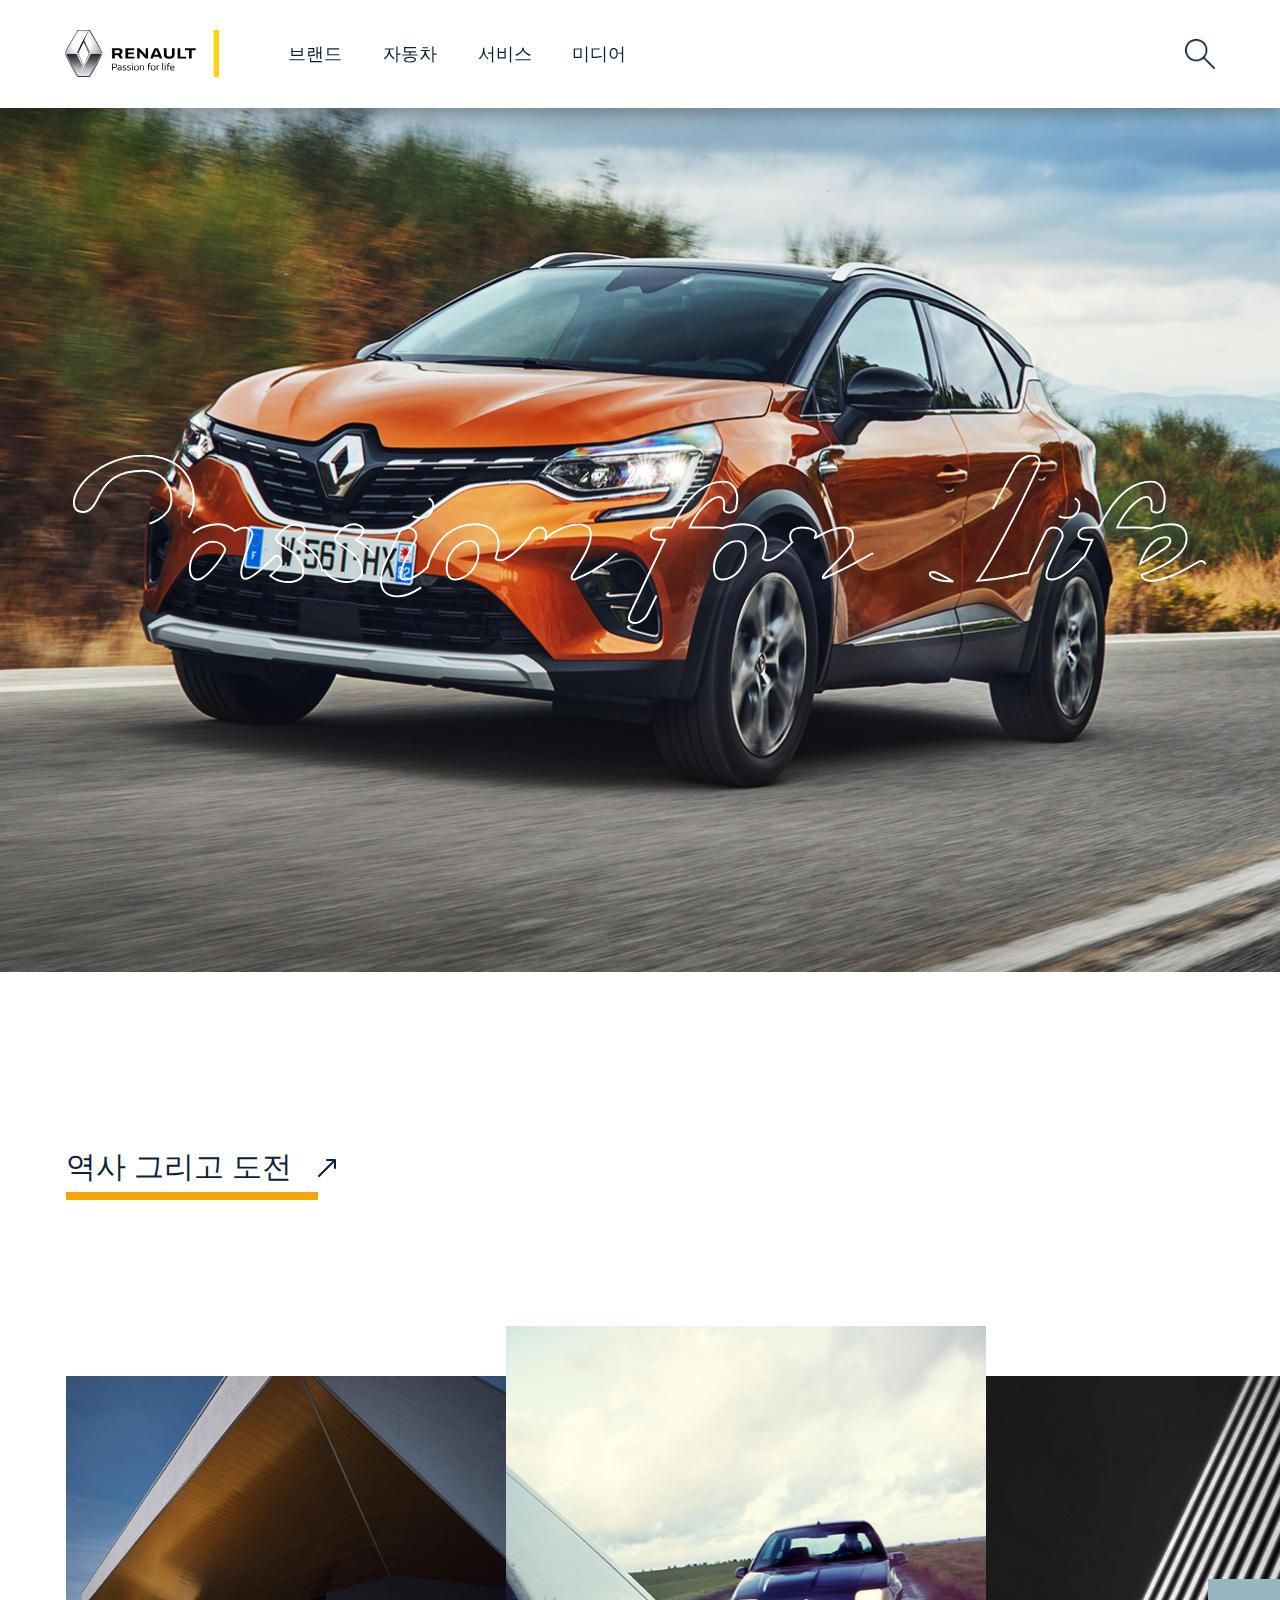
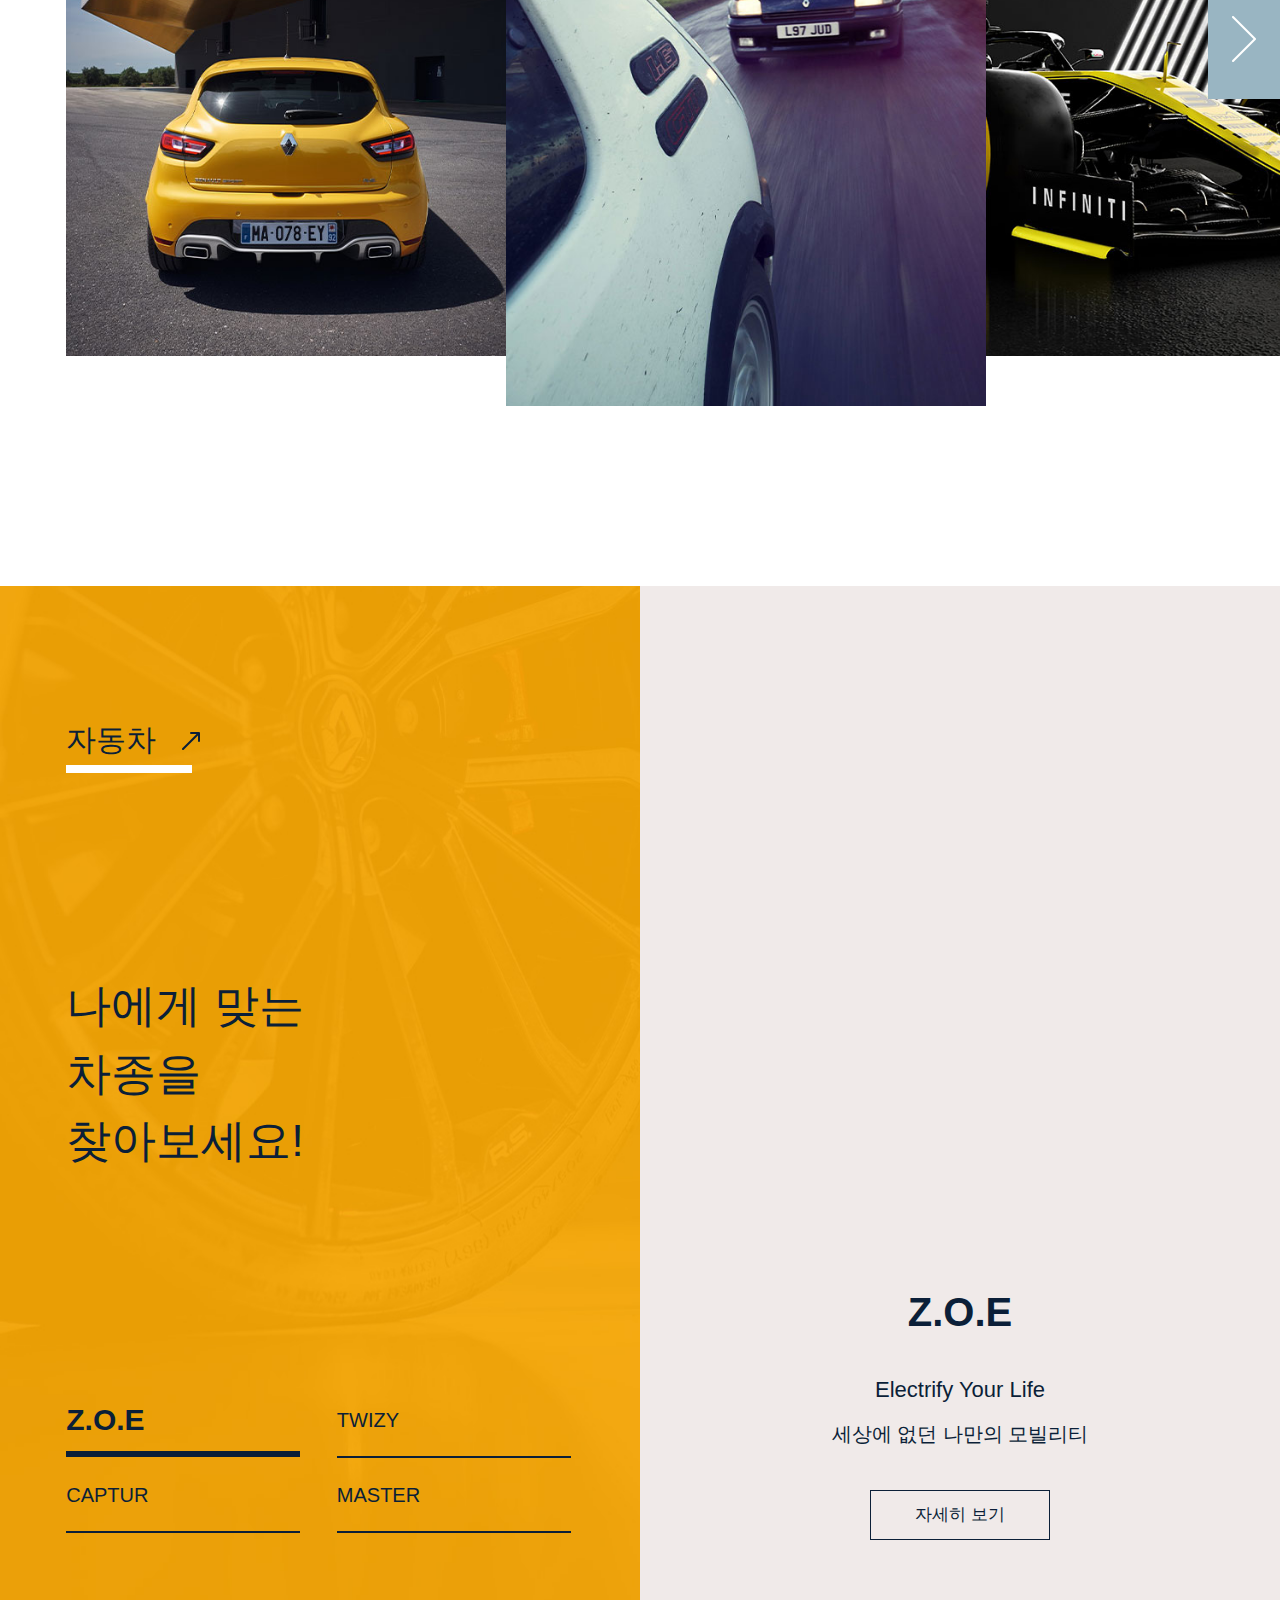
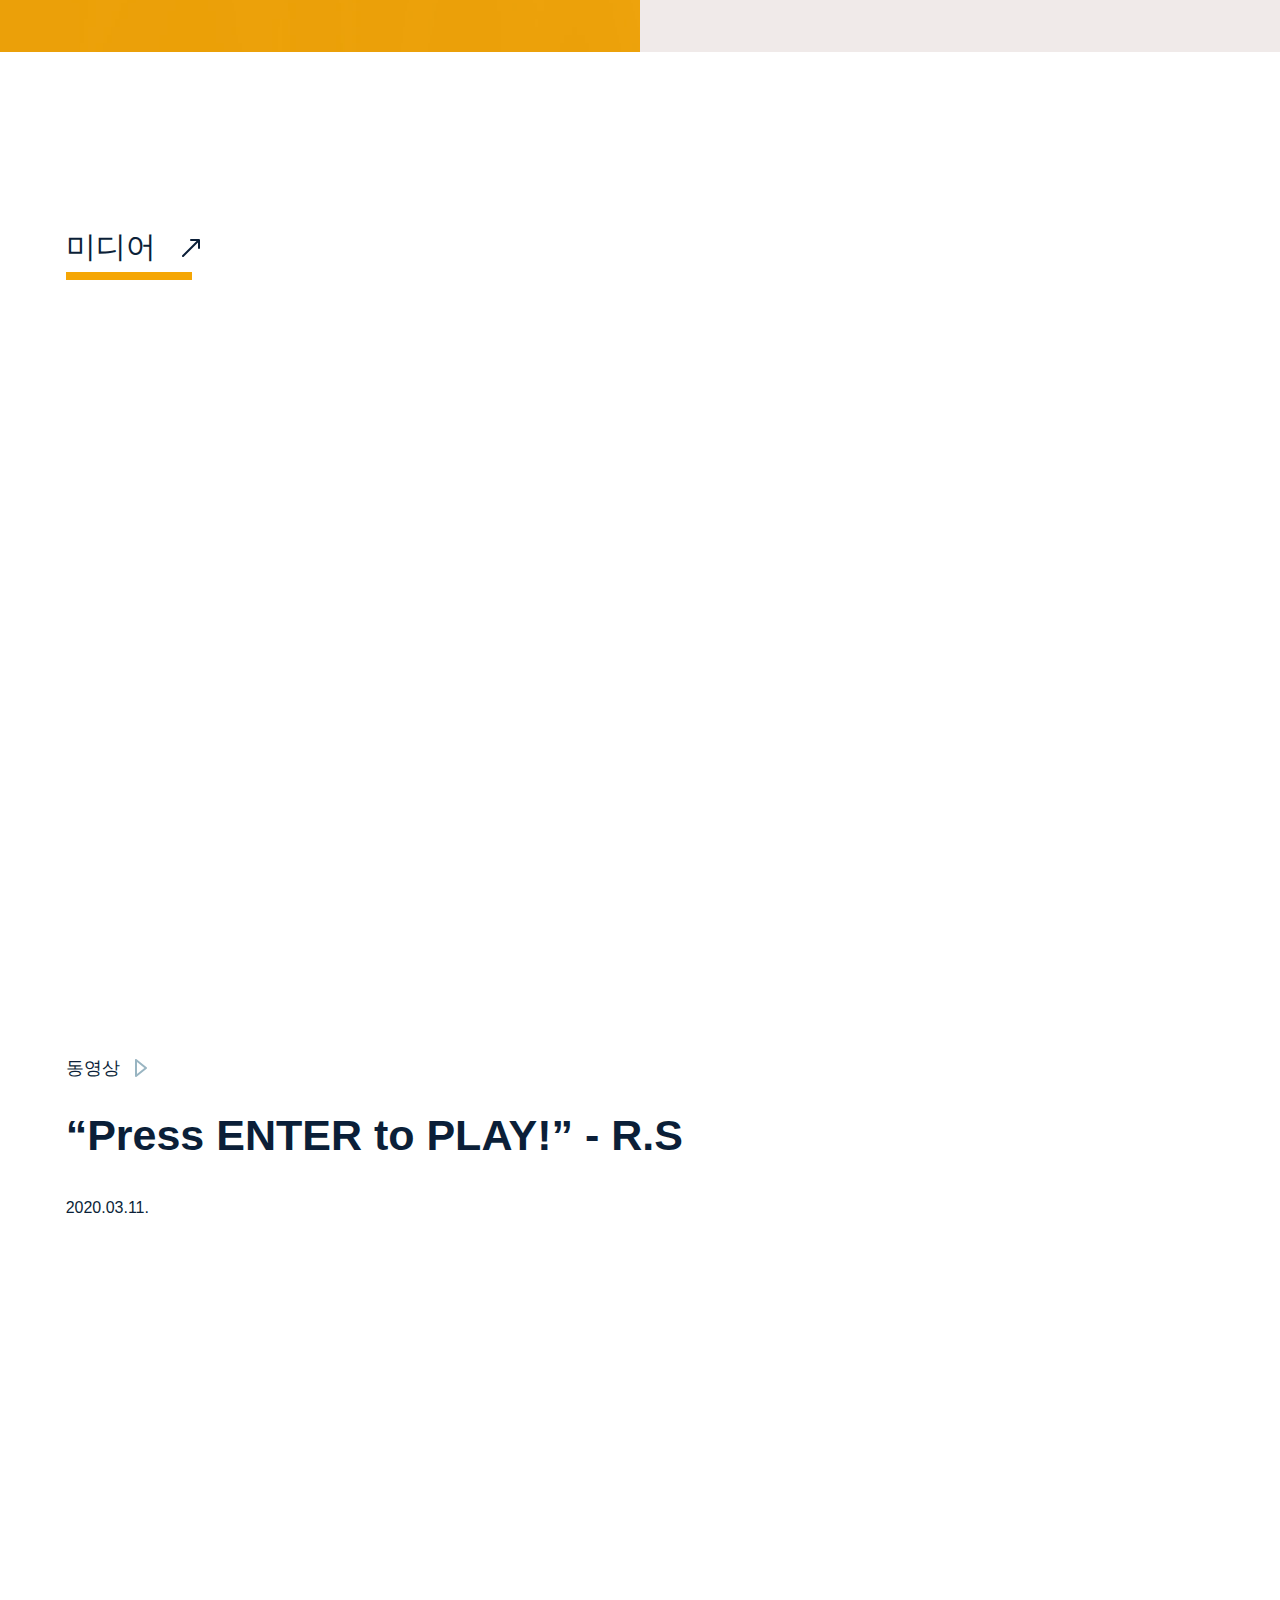
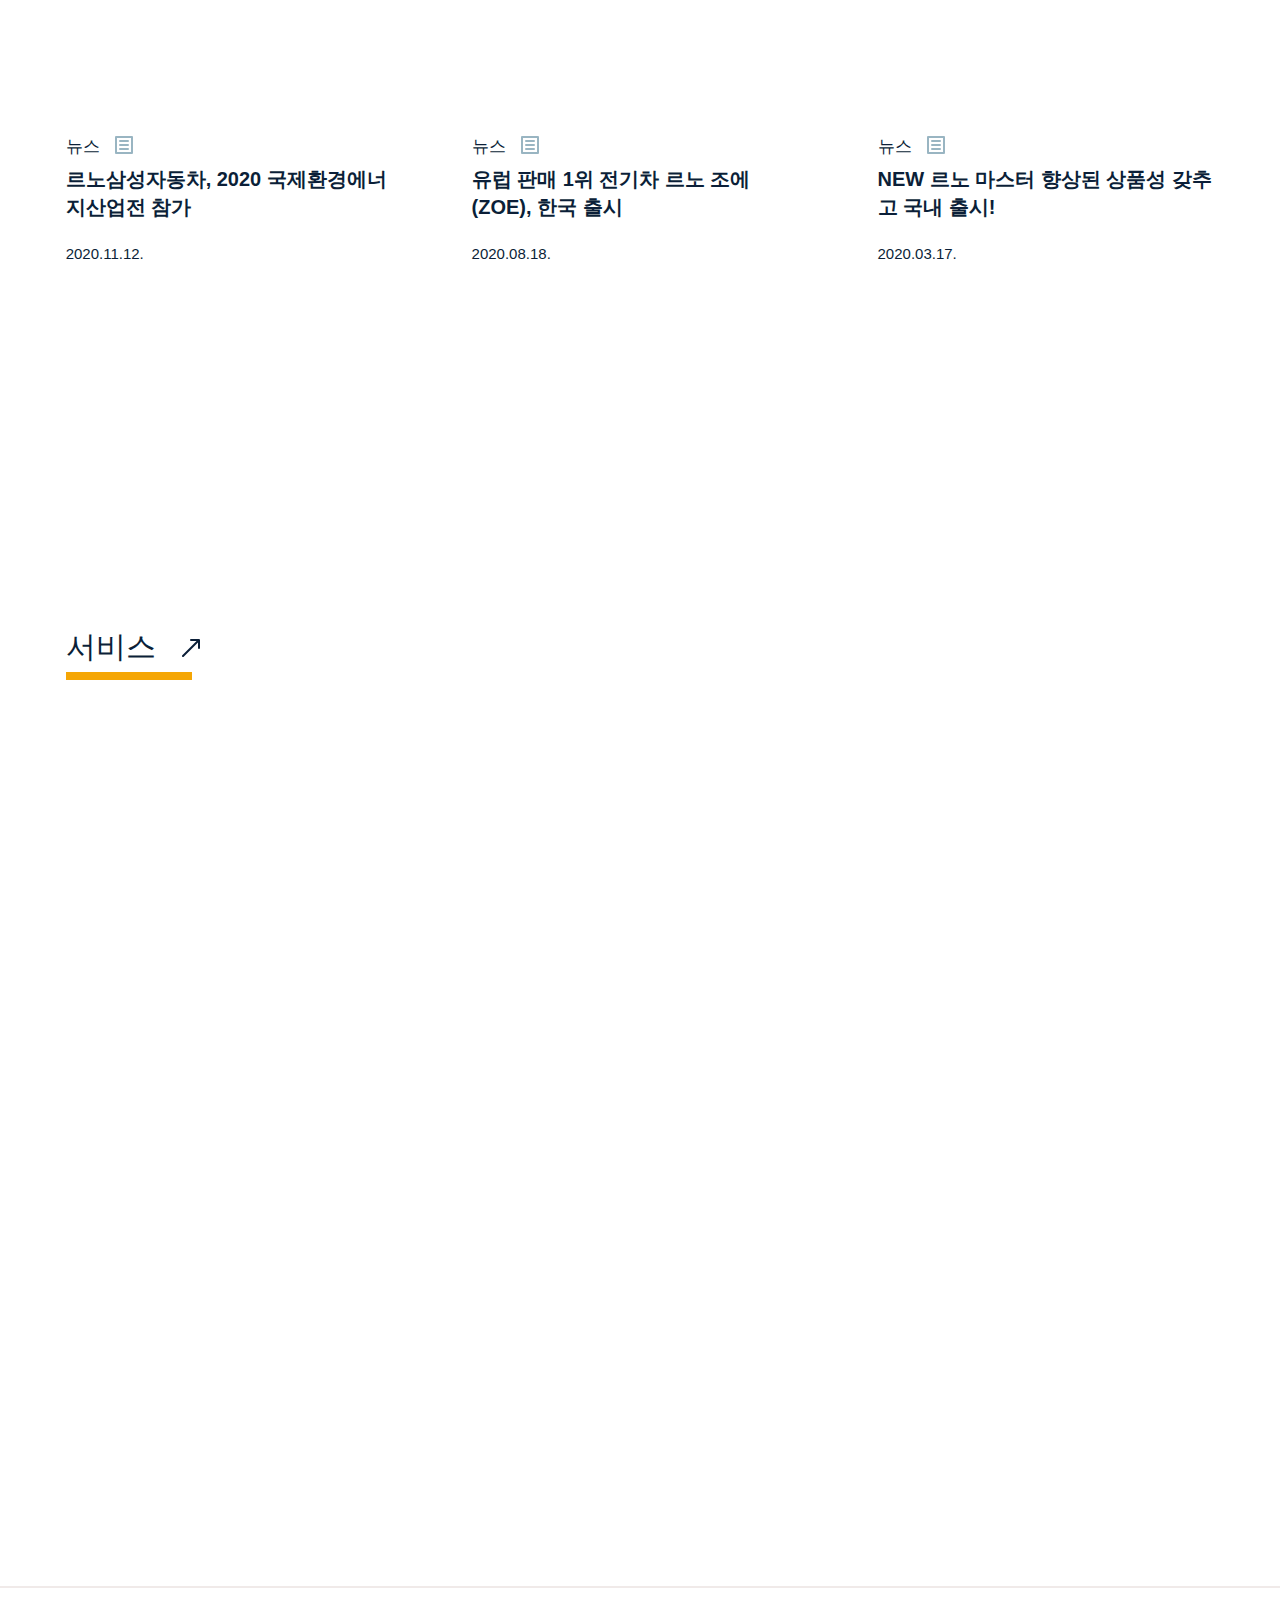
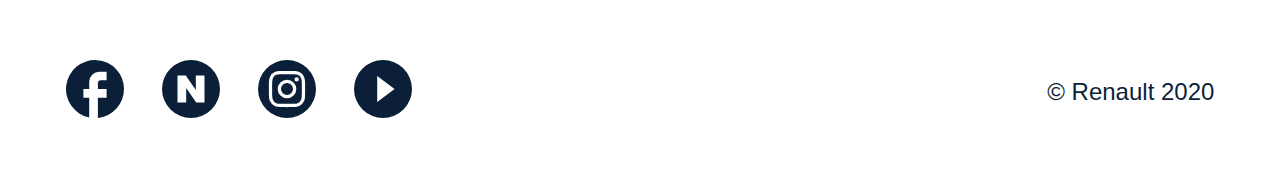
==== index.html @ d4c4ac8d "responsive web and subpage1" ====
<!DOCTYPE html>
<html lang="ko">
<head>
    <meta charset="UTF-8">
    <meta name="viewport" content="width=device-width, initial-scale=1.0, shrink-to-fit=no">
    <link href="css/normalize.css" rel="stylesheet">
    <link href="css/stylesheet.css" rel="stylesheet">
    <script src="https://ajax.googleapis.com/ajax/libs/jquery/3.5.1/jquery.min.js"></script>
    <script src="js/jquery.mousewheel.min.js"></script>
    <script src="js/anime.min.js"></script>
    <script src="js/interaction.js"></script>
    <title>르노</title>
</head>
<body>
    <header>
        <div class="header_inner">
            <h1 class="logo"><a href="./index.html"><img src="img/rn-header-logo.svg" alt="르노"></a></h1>
            <nav class="gnb">
                <h2 class="blind">대메뉴</h2>
                <ul>
                    <li><a href="./brand.html">브랜드</a></li>
                    <li><a href="#">자동차</a></li>
                    <li><a href="#">서비스</a></li>
                    <li><a href="#">미디어</a></li>
                </ul>
            </nav>
        
            <button class="search blind">검색</button>
        
            <button class="hamburger mobile">
                <span></span>
                <span></span>
                <span></span>
            </button>
       </div>
    </header>
    
    <section id="visual">
        <div class="visual_wrap">
            <h2 class="blind">Passion for life</h2>
            <svg class="identity" viewBox="0 0 1154 173">
                <path class="visualLine" d="M118,64.23A35.35,35.35,0,0,0,123,45.73a43.42,43.42,0,0,0-4.15-19.58,41,41,0,0,0-11.08-13.92,47.82,47.82,0,0,0-16-8.35A63.66,63.66,0,0,0,73,1.1,83.67,83.67,0,0,0,53.1,3.39,89.91,89.91,0,0,0,35.67,9.5a79.33,79.33,0,0,0-14.41,8.74,69.68,69.68,0,0,0-10.89,10.3A48.44,48.44,0,0,0,3.44,39.23,23.71,23.71,0,0,0,1,49.05c0,3,.76,5.31,2.29,6.93s3.89,2.44,7.08,2.44a10.51,10.51,0,0,0,6.25-1.8,18.76,18.76,0,0,0,4.55-4.74A52.89,52.89,0,0,0,25,45.14c1.24-2.54,2.65-5.11,4.25-7.71A57.83,57.83,0,0,1,35,29.71,33.83,33.83,0,0,1,43.24,23a45.68,45.68,0,0,1,11.81-4.73,65.26,65.26,0,0,1,16.46-1.81,30.28,30.28,0,0,1,12.4,2.39,26.63,26.63,0,0,1,9,6.45,27.87,27.87,0,0,1,5.57,9.37,33,33,0,0,1,1.9,11.19A19.5,19.5,0,0,1,96.8,57.5,31.05,31.05,0,0,1,87.28,66,53.16,53.16,0,0,1,74,71.56a82,82,0,0,1-15,2.59,87,87,0,0,0,6.15-14.07,31.58,31.58,0,0,0,1.66-8.59c0-2.15-.49-3.63-1.46-4.44A4.89,4.89,0,0,0,62,45.83a15.64,15.64,0,0,0-2.45.24,9.59,9.59,0,0,0-3.37,1.42,19.83,19.83,0,0,0-4.1,3.61,39.33,39.33,0,0,0-4.64,6.74l-37.4,68.84a24.56,24.56,0,0,0-1.8,4.5A16.5,16.5,0,0,0,7.54,136,13.28,13.28,0,0,0,8,139.23a8.76,8.76,0,0,0,1.52,3.13,8,8,0,0,0,3,2.34,11.65,11.65,0,0,0,5,.93,10.73,10.73,0,0,0,7.08-3,40.34,40.34,0,0,0,6.74-7.86,88.59,88.59,0,0,0,6.25-11q3-6.17,5.62-12.41t4.88-12q2.25-5.76,4.1-9.86A45.92,45.92,0,0,0,57.3,90q2.58.09,5.13.09a84.73,84.73,0,0,0,23-3.07,65.09,65.09,0,0,0,19.29-8.79A44.38,44.38,0,0,0,118,64.23Z" transform="translate(-0.5 -0.5)"/>
                <path class="visualLine" d="M306.62,102.51a51.37,51.37,0,0,0-8-8.44A57.33,57.33,0,0,0,288,86.94c.91-.72,1.84-1.47,2.78-2.25a29.33,29.33,0,0,0,2.54-2.34,11.49,11.49,0,0,0,1.81-2.44,5.58,5.58,0,0,0,.68-2.64,3.89,3.89,0,0,0-.73-2.1,8.06,8.06,0,0,0-2-2A10.73,10.73,0,0,0,290,71.61a13.2,13.2,0,0,0-4-.59,14.91,14.91,0,0,0-5.66,1.12,22,22,0,0,0-5.08,2.93,40.25,40.25,0,0,0-4.4,4,50.2,50.2,0,0,0-3.61,4.2,2.74,2.74,0,0,0-.59,1.85,5,5,0,0,0,1,2.88,6.3,6.3,0,0,0,1.47,1.71q4.49,2.83,9,5.91a55.64,55.64,0,0,1,8.11,6.64A33.26,33.26,0,0,1,292,110a19.21,19.21,0,0,1,2.24,9.18A8.56,8.56,0,0,1,293,124a10,10,0,0,1-3.46,3.22,16.72,16.72,0,0,1-5.08,1.86,30.18,30.18,0,0,1-6,.58,27.37,27.37,0,0,1-6.2-.73,30.39,30.39,0,0,1-6-2,24.9,24.9,0,0,1-5.12-3.17,14.09,14.09,0,0,1-3.57-4.2,3.21,3.21,0,0,0-2-1.76,8.66,8.66,0,0,0-2.15-.37,28,28,0,0,0-1.46-5.78,37.35,37.35,0,0,0-5-9,51.37,51.37,0,0,0-8-8.44,57.33,57.33,0,0,0-10.65-7.13q1.36-1.08,2.79-2.25a30.88,30.88,0,0,0,2.54-2.34,11.43,11.43,0,0,0,1.8-2.44,5.48,5.48,0,0,0,.69-2.64,3.91,3.91,0,0,0-.74-2.1,7.74,7.74,0,0,0-2-2,10.66,10.66,0,0,0-3.12-1.51,13.31,13.31,0,0,0-4-.59,14.91,14.91,0,0,0-5.66,1.12,22.16,22.16,0,0,0-5.08,2.93,39.24,39.24,0,0,0-4.39,4,48.6,48.6,0,0,0-3.62,4.2,2.73,2.73,0,0,0-.58,1.85,5,5,0,0,0,1,2.88,6.3,6.3,0,0,0,1.47,1.71q4.48,2.83,9,5.91a55.64,55.64,0,0,1,8.11,6.64,33.26,33.26,0,0,1,5.81,7.77,19.21,19.21,0,0,1,2.24,9.18,8.56,8.56,0,0,1-1.27,4.78,10,10,0,0,1-3.46,3.22,16.72,16.72,0,0,1-5.08,1.86,30.11,30.11,0,0,1-6,.58,27.43,27.43,0,0,1-6.2-.73,30.3,30.3,0,0,1-6-2,25,25,0,0,1-5.13-3.17c-.21-.17-.4-.35-.6-.53q2.72-2.52,4.95-4.75,2.93-2.92,4.68-4.59a6.2,6.2,0,0,0,1.86-4.59A7.27,7.27,0,0,0,211,105a3.89,3.89,0,0,0-3.27-1.91,4.89,4.89,0,0,0-3,1.27q-6.15,6.25-11.62,11.13-2.34,2.05-4.83,4.06c-1.66,1.33-3.28,2.52-4.84,3.56a33.32,33.32,0,0,1-4.34,2.49,8.51,8.51,0,0,1-3.47.93,3.44,3.44,0,0,1-3.32-1.9,10.61,10.61,0,0,1-1-4.84,26.17,26.17,0,0,1,.69-5.42c.45-2.11,1-4.38,1.75-6.79s1.52-4.86,2.4-7.37,1.74-4.91,2.58-7.23,1.62-4.41,2.3-6.29,1.19-3.45,1.51-4.69a4.39,4.39,0,0,0,.1-1.08,6,6,0,0,0-2.34-4.49,9.06,9.06,0,0,0-8.84-1.51,28.2,28.2,0,0,0-3.08,1.22c-1.17.52-2.31,1.07-3.42,1.66a26.91,26.91,0,0,0-4.49-3.42A31.37,31.37,0,0,0,155,72a23.63,23.63,0,0,0-7.52-1.08,37.86,37.86,0,0,0-15,2.88,44.61,44.61,0,0,0-12,7.52,52.52,52.52,0,0,0-9.13,10.5A71.17,71.17,0,0,0,105,103.69a68.4,68.4,0,0,0-3.72,11.57,45.94,45.94,0,0,0-1.22,9.57,18.61,18.61,0,0,0,2,9.08,19.44,19.44,0,0,0,5.08,6.06,20,20,0,0,0,6.4,3.37,20.71,20.71,0,0,0,5.91,1,22.78,22.78,0,0,0,9.81-2.29,47.74,47.74,0,0,0,9.28-5.86,68.77,68.77,0,0,0,8.3-7.91q3.85-4.35,6.88-8.45a17.13,17.13,0,0,0-1,3.76,27.2,27.2,0,0,0-.3,4,23.47,23.47,0,0,0,.79,6.1,16.78,16.78,0,0,0,2.39,5.33,12.94,12.94,0,0,0,4.05,3.81,11.25,11.25,0,0,0,5.86,1.46,20.9,20.9,0,0,0,8.11-1.81,59.4,59.4,0,0,0,8.74-4.63,92.31,92.31,0,0,0,8.15-5.87,18.42,18.42,0,0,0,1.17,1.71,23.77,23.77,0,0,0,6.79,6,31,31,0,0,0,8.74,3.47,43,43,0,0,0,9.86,1.12,56.08,56.08,0,0,0,13.33-1.61,42.19,42.19,0,0,0,11.72-4.69,27.41,27.41,0,0,0,7.67-6.68,20.32,20.32,0,0,0,1.56,2.38,23.77,23.77,0,0,0,6.79,6,30.89,30.89,0,0,0,8.74,3.47,43,43,0,0,0,9.86,1.12,56.14,56.14,0,0,0,13.33-1.61,42.19,42.19,0,0,0,11.72-4.69,27.17,27.17,0,0,0,8.3-7.52,16.77,16.77,0,0,0,3.17-10,25.82,25.82,0,0,0-1.7-9A37.35,37.35,0,0,0,306.62,102.51Zm-153.28-1.8a66.67,66.67,0,0,1-3.8,6.15q-2.35,3.42-5.28,7a78,78,0,0,1-6,6.55,42.32,42.32,0,0,1-6,4.88,9.54,9.54,0,0,1-5,1.9,7.28,7.28,0,0,1-4.35-1.17,8.09,8.09,0,0,1-2.49-2.93,11.6,11.6,0,0,1-1.12-3.86,35.69,35.69,0,0,1-.24-4,24.83,24.83,0,0,1,2-9.52,30.77,30.77,0,0,1,5.27-8.55,27.73,27.73,0,0,1,7.62-6.15,18.35,18.35,0,0,1,8.89-2.34,16.6,16.6,0,0,1,7.61,2.15,11.55,11.55,0,0,1,3.13,2.59,5.14,5.14,0,0,1,1.27,3.36A10,10,0,0,1,153.34,100.71Z" transform="translate(-0.5 -0.5)"/>
                <path class="visualLine" d="M345.92,62.48q2.44,1.91,8.5,1.9A11.45,11.45,0,0,0,360,63.11a11.59,11.59,0,0,0,3.81-3.17,13.82,13.82,0,0,0,2.2-4.15,13.32,13.32,0,0,0,.73-4.11,7.4,7.4,0,0,0-2.24-5.51q-2.25-2.2-7.91-2.2a12.82,12.82,0,0,0-5.91,1.27A13.21,13.21,0,0,0,344,52.81a13.92,13.92,0,0,0-.83,4.64A6.92,6.92,0,0,0,345.92,62.48Z" transform="translate(-0.5 -0.5)"/>
                <path class="visualLine" d="M554.12,101.1a4.3,4.3,0,0,0-1.46.29,5.16,5.16,0,0,0-1.56,1q-2.83,2.64-7.08,5.91t-9.33,6.54c-3.38,2.18-6.92,4.25-10.59,6.2a89,89,0,0,1-10.8,4.88,5.67,5.67,0,0,1-2.14,1,9.49,9.49,0,0,1-1.57.15,1.93,1.93,0,0,1-1.56-.59,2.06,2.06,0,0,1-.49-1.37,5.6,5.6,0,0,1,1.27-3.61q1-1.76,2.69-4.44l3.76-5.91c1.36-2.15,2.75-4.45,4.15-6.89s2.67-4.93,3.81-7.47A57,57,0,0,0,526,89.18a26.74,26.74,0,0,0,1.07-7.32q0-6-3.46-8.45A14.46,14.46,0,0,0,515,70.92a35.25,35.25,0,0,0-9.71,1.47,63.66,63.66,0,0,0-10,3.76,56.53,56.53,0,0,0-8.84,5.17,30.24,30.24,0,0,0-6.15,5.62,13.57,13.57,0,0,0,1.36-5.86,6.53,6.53,0,0,0-1.85-5,6,6,0,0,0-4.2-1.71,10,10,0,0,0-5.76,2A15.26,15.26,0,0,0,465,82.64c-.46,1-1,2.13-1.56,3.33a2.21,2.21,0,0,0-1,.58q-1.28,1.45-3.18,3.56C458,91.51,456.57,93,455,94.56s-3.22,3.12-5,4.68a55.65,55.65,0,0,1-5.27,4.2,34.29,34.29,0,0,1-5.13,3,10.8,10.8,0,0,1-4.54,1.17,7.44,7.44,0,0,1-2.73-.49,5.42,5.42,0,0,1-2.25-1.66,52.73,52.73,0,0,0,2.35-7.86,33.25,33.25,0,0,0,.78-6.69,17.7,17.7,0,0,0-2.4-9.52,19.45,19.45,0,0,0-6-6.2A24.41,24.41,0,0,0,417,71.9a35.79,35.79,0,0,0-8-1,42.06,42.06,0,0,0-15.63,2.79A45.73,45.73,0,0,0,380.88,81a51.61,51.61,0,0,0-9.42,10.25,70.7,70.7,0,0,0-6.54,11.53,61.55,61.55,0,0,0-3.86,11.28c0,.16-.07.32-.1.48-1.55,1.43-3.16,2.85-4.88,4.25a53.19,53.19,0,0,1-6,4.25,38.41,38.41,0,0,1-6,3,15.67,15.67,0,0,1-5.72,1.17,7.11,7.11,0,0,1-3.76-.83c-.88-.55-1.32-1.71-1.32-3.47a18,18,0,0,1,.93-5.37,60.79,60.79,0,0,1,2.25-5.95c.88-2,1.8-4,2.78-5.91s1.86-3.7,2.64-5.32l1.66-3.52c.45-1,.93-2,1.41-3s1-2.1,1.62-3.27,1.33-2.6,2.24-4.3a5.36,5.36,0,0,0,.64-1.76c.09-.58.17-1.17.24-1.75A7.83,7.83,0,0,0,347,76.73a9.3,9.3,0,0,0-6.39-2.39,9.09,9.09,0,0,0-4.4,1.17,10.44,10.44,0,0,0-3.8,3.91q-1.77,3.61-3.33,6.84-1.37,2.73-2.58,5.37c-.82,1.75-1.39,3.06-1.71,3.9-.92,2.28-2,4.67-3.32,7.18s-2.54,5.11-3.71,7.81a70.36,70.36,0,0,0-3,8.35,30.79,30.79,0,0,0-1.27,8.79q0,8.59,4.54,12.65t12.45,4.05a30.06,30.06,0,0,0,11-2.15,59.37,59.37,0,0,0,10.89-5.71,87.93,87.93,0,0,0,8.34-6.25,15.93,15.93,0,0,0,1.28,3,20.69,20.69,0,0,0,5.51,6.49,21.51,21.51,0,0,0,6.89,3.57,22.8,22.8,0,0,0,6.35,1.07,49.74,49.74,0,0,0,13.62-1.81,50.82,50.82,0,0,0,11.91-5,48.83,48.83,0,0,0,10-7.71,58.85,58.85,0,0,0,8-10,17.9,17.9,0,0,0,4.83,2.54,15.85,15.85,0,0,0,4.94.78,15.22,15.22,0,0,0,7.42-2,43.25,43.25,0,0,0,7.13-5l.13-.13c-1.13,2.43-2.19,4.76-3.16,7q-2.14,4.89-3.52,8.6a18,18,0,0,0-1.36,5.37,7.55,7.55,0,0,0,1.95,5.27,6.9,6.9,0,0,0,5.37,2.15,7.69,7.69,0,0,0,5.52-2.1,22.06,22.06,0,0,0,4-5.27c1.17-2.12,2.3-4.4,3.37-6.84a59.35,59.35,0,0,1,3.57-6.88q3.12-4.78,7.22-10.84a106.16,106.16,0,0,1,9-11.48,54.85,54.85,0,0,1,10.5-9.13,21.17,21.17,0,0,1,11.86-3.71,3,3,0,0,1,2.49,1,3.84,3.84,0,0,1,.83,2.49,10.48,10.48,0,0,1-1.27,4.29c-.85,1.76-1.9,3.76-3.17,6s-2.66,4.62-4.15,7.13-2.92,5-4.25,7.57a72.05,72.05,0,0,0-3.42,7.42,22.42,22.42,0,0,0-1.61,6.64c-.07.52-.11,1-.15,1.41s-.05.87-.05,1.32q0,5.18,2.4,8.06t7.57,2.88a21.19,21.19,0,0,0,3.85-.39,42,42,0,0,0,4.64-1.17,97.39,97.39,0,0,0,12.94-4.64,102.43,102.43,0,0,0,10.35-5.37c3.23-1.92,6.38-4,9.48-6.2l10.2-7.33a21.54,21.54,0,0,0,6-6.93,15,15,0,0,0,1.9-6.74,5.29,5.29,0,0,0-.93-3.22A3,3,0,0,0,554.12,101.1Zm-143.26,8.79a30.92,30.92,0,0,1-5.27,8.74,28.32,28.32,0,0,1-7.57,6.25,17.65,17.65,0,0,1-8.74,2.39,7.85,7.85,0,0,1-4.69-1.27,8.36,8.36,0,0,1-2.68-3.17,13.17,13.17,0,0,1-1.22-4.1,30.24,30.24,0,0,1-.3-4.06,25.07,25.07,0,0,1,2-9.71,30.63,30.63,0,0,1,5.22-8.5,26.73,26.73,0,0,1,7.52-6,18.36,18.36,0,0,1,8.84-2.3,8.87,8.87,0,0,1,4.78,1.12,7.57,7.57,0,0,1,2.69,2.88A10.85,10.85,0,0,1,412.57,96a35.76,35.76,0,0,1,.25,4A26.47,26.47,0,0,1,410.86,109.89Z" transform="translate(-0.5 -0.5)"/>
                <path class="visualLine" d="M814.48,100.81a4.89,4.89,0,0,0-1.71.34A12.8,12.8,0,0,0,811,102q-4,2.34-9.76,5.52T789,114q-6.45,3.32-12.94,6.49t-11.77,5.42c-.52,0-.81-.09-.88-.29a4.06,4.06,0,0,1-.1-1.07c0-.59.7-1.66,2.1-3.23s3.16-3.4,5.28-5.51l6.93-6.94q3.76-3.75,7-7.47a89.72,89.72,0,0,0,5.72-7.13,16.27,16.27,0,0,0,2.93-6,22.35,22.35,0,0,0,.39-2.59c.06-.82.09-1.58.09-2.3,0-3.32-.79-5.68-2.39-7.08s-3.86-2.1-6.79-2.1a27.14,27.14,0,0,0-6.2.83,65.42,65.42,0,0,0-7.27,2.25c-2.54.94-5.16,2.07-7.86,3.37a84.25,84.25,0,0,0-7.87,4.3l-.19.09h-.1c-.06,0-.1-.06-.1-.19a2.22,2.22,0,0,1,.2-.78c.13-.33.28-.69.44-1.08l.44-1.07a2.27,2.27,0,0,0,.19-.78A4,4,0,0,0,755,78.25a10.27,10.27,0,0,0-3.27-2.15,19.22,19.22,0,0,0-4.54-1.32,30,30,0,0,0-5.08-.44,19.47,19.47,0,0,0-4.64.54,12.4,12.4,0,0,0-3.85,1.61A7.75,7.75,0,0,0,730,83.33a8.75,8.75,0,0,0,.93,4.24,10.76,10.76,0,0,0,1.1,1.65l-.81.89C730,91.51,728.54,93,727,94.56s-3.23,3.12-5,4.68a57,57,0,0,1-5.28,4.2,34.21,34.21,0,0,1-5.12,3,10.84,10.84,0,0,1-4.55,1.17,7.44,7.44,0,0,1-2.73-.49,5.42,5.42,0,0,1-2.25-1.66,51.58,51.58,0,0,0,2.35-7.86,33.25,33.25,0,0,0,.78-6.69,17.79,17.79,0,0,0-2.39-9.52,19.58,19.58,0,0,0-6-6.2,24.41,24.41,0,0,0-7.86-3.32,35.72,35.72,0,0,0-8-1,42,42,0,0,0-15.62,2.79c-1.24.49-2.44,1-3.61,1.6-.29-.11-.61-.2-.94-.29a23.37,23.37,0,0,0-4.63-.58c-1.76-.07-3.65-.1-5.67-.1H627.76A64.11,64.11,0,0,1,634,62.87a79,79,0,0,1,8-10,45.4,45.4,0,0,1,8.2-7q4.05-2.64,7.08-2.64a5.05,5.05,0,0,1,4,1.76q1.51,1.75,1.52,5.86a15.4,15.4,0,0,1-.15,2.14,17.1,17.1,0,0,0-.15,2.35,3.09,3.09,0,0,0,1.66,2.88,7.28,7.28,0,0,0,3.62.93,8.16,8.16,0,0,0,1.85-.25A8.29,8.29,0,0,0,671.8,58a7.63,7.63,0,0,0,2-1.51,4.69,4.69,0,0,0,1.18-2.3A41.51,41.51,0,0,0,676.1,45a22.78,22.78,0,0,0-1.17-7.67,16.55,16.55,0,0,0-3.08-5.42,12.45,12.45,0,0,0-4.39-3.22,13.06,13.06,0,0,0-5.23-1.08A40.37,40.37,0,0,0,650,29.61a42.87,42.87,0,0,0-13.13,7.33,80,80,0,0,0-13.72,14.35A141.17,141.17,0,0,0,609.2,74.34H597.68c-3.13,0-5.5.73-7.13,2.2a6.19,6.19,0,0,0-2.44,4.54A5,5,0,0,0,590.06,85c1.3,1.1,3.75,1.66,7.33,1.66h5.17l-34.47,73a37,37,0,0,0-1.66,4,9.42,9.42,0,0,0-.59,3,4.06,4.06,0,0,0,1.86,3.71,7.72,7.72,0,0,0,4.2,1.17,10.49,10.49,0,0,0,3.61-.73,16,16,0,0,0,3.81-2.1,19.51,19.51,0,0,0,3.42-3.27,20.37,20.37,0,0,0,2.63-4.15q1.56-3.13,4.11-8.45t5.66-11.92q3.12-6.58,6.59-14t6.94-14.6q3.47-7.23,6.64-13.82T621,86.94h8.5c2.79,0,5.63,0,8.49,0s5.81-.08,8.84-.15H647a52.11,52.11,0,0,0-3.58,4.54,70.7,70.7,0,0,0-6.54,11.53A62.31,62.31,0,0,0,633,114.09a42.2,42.2,0,0,0-1.27,9.37,19.69,19.69,0,0,0,2.25,9.77,20.58,20.58,0,0,0,5.52,6.49,21.46,21.46,0,0,0,6.88,3.57,22.86,22.86,0,0,0,6.35,1.07,49.64,49.64,0,0,0,13.62-1.81,50.64,50.64,0,0,0,11.91-5,48.83,48.83,0,0,0,10-7.71,58.85,58.85,0,0,0,8-10,17.8,17.8,0,0,0,4.84,2.54,15.74,15.74,0,0,0,4.93.78,15.22,15.22,0,0,0,7.42-2,43.25,43.25,0,0,0,7.13-5l.5-.46c-.2.43-.41.87-.6,1.29q-2.34,5-4.15,8.93c-1.21,2.61-2.39,5-3.56,7.23a12.93,12.93,0,0,0-1.76,6.25,4.86,4.86,0,0,0,1.32,3.81,5.16,5.16,0,0,0,3.56,1.17,12.26,12.26,0,0,0,4.3-.88,20.81,20.81,0,0,0,4.59-2.44,21.48,21.48,0,0,0,4.15-3.81,19,19,0,0,0,3.07-5.08c1-2.14,2.15-4.72,3.52-7.71s2.78-6,4.25-9.08,2.88-6,4.25-8.79,2.57-5.11,3.61-6.94a12.27,12.27,0,0,1,3.91-4,42.32,42.32,0,0,1,5.76-3.37,45.72,45.72,0,0,1,5.71-2.34,14.3,14.3,0,0,1,3.86-.88.85.85,0,0,1,.88.49,2.58,2.58,0,0,1,.19,1,9.26,9.26,0,0,1-1.37,4.5,54.15,54.15,0,0,1-3.46,5.32q-2.1,2.88-4.64,6.15t-4.88,6.89a58.9,58.9,0,0,0-4.2,7.61,31.12,31.12,0,0,0-2.54,8.3,5,5,0,0,0-.1,1.18,11,11,0,0,0,3.37,8.3q3.38,3.21,10.11,3.22A21.24,21.24,0,0,0,767,140.6a70.82,70.82,0,0,0,8.25-3.47q4.39-2.15,9.13-4.88t9.37-5.61q4.65-2.88,8.89-5.57l7.67-4.83a24.19,24.19,0,0,0,6.39-6,9.65,9.65,0,0,0,1.91-5.13,4.22,4.22,0,0,0-1.17-3.12A4,4,0,0,0,814.48,100.81Zm-131.64,9.08a31.19,31.19,0,0,1-5.28,8.74,28.17,28.17,0,0,1-7.57,6.25,17.63,17.63,0,0,1-8.74,2.39,7.79,7.79,0,0,1-4.68-1.27,8.3,8.3,0,0,1-2.69-3.17,13.44,13.44,0,0,1-1.22-4.1,30.13,30.13,0,0,1-.29-4.06,25.24,25.24,0,0,1,2-9.71,30.63,30.63,0,0,1,5.22-8.5,26.88,26.88,0,0,1,7.52-6,18.39,18.39,0,0,1,8.84-2.3,8.91,8.91,0,0,1,4.79,1.12,7.62,7.62,0,0,1,2.68,2.88A10.85,10.85,0,0,1,684.54,96a33.58,33.58,0,0,1,.25,4A26.45,26.45,0,0,1,682.84,109.89Z" transform="translate(-0.5 -0.5)"/>
                <path class="visualLine" d="M1003.44,62.48q2.44,1.91,8.5,1.9a11.45,11.45,0,0,0,5.56-1.27,11.59,11.59,0,0,0,3.81-3.17,13.82,13.82,0,0,0,2.2-4.15,13.32,13.32,0,0,0,.73-4.11,7.4,7.4,0,0,0-2.24-5.51q-2.25-2.2-7.91-2.2a12.82,12.82,0,0,0-5.91,1.27,13.21,13.21,0,0,0-6.64,7.57,13.92,13.92,0,0,0-.83,4.64A6.92,6.92,0,0,0,1003.44,62.48Z" transform="translate(-0.5 -0.5)"/>
                <path class="visualLine" d="M1152.46,111.79a4.27,4.27,0,0,0-.73-1.56,5.5,5.5,0,0,0-1.32-1.27,3.35,3.35,0,0,0-2-.54,11.15,11.15,0,0,0-1.32.1,4,4,0,0,0-1.61.68c-.58.26-1.74.92-3.47,2s-3.87,2.28-6.44,3.71-5.45,2.94-8.64,4.54-6.47,3.08-9.82,4.44a78.87,78.87,0,0,1-10.15,3.37,38.72,38.72,0,0,1-9.62,1.32,12.47,12.47,0,0,1-6.74-1.61,6.41,6.41,0,0,1-3-4.44,167.61,167.61,0,0,0,22.12-9.72,78.59,78.59,0,0,0,14.11-9.47,29.78,29.78,0,0,0,7.42-9.13,19.84,19.84,0,0,0,2.15-8.6q0-6.93-4-10.84t-12.11-3.9a45.73,45.73,0,0,0-14.5,2.24,56.46,56.46,0,0,0-5.87,2.33,10.53,10.53,0,0,0-1.16-.38,23.57,23.57,0,0,0-4.64-.58c-1.76-.07-3.65-.1-5.67-.1h-22.75A64.75,64.75,0,0,1,1069,62.87a79,79,0,0,1,8-10,45.4,45.4,0,0,1,8.2-7q4-2.64,7.08-2.64a5.05,5.05,0,0,1,4,1.76q1.52,1.75,1.52,5.86a15.4,15.4,0,0,1-.15,2.14,17.1,17.1,0,0,0-.15,2.35,3.09,3.09,0,0,0,1.66,2.88,7.31,7.31,0,0,0,3.62.93,8.09,8.09,0,0,0,1.85-.25,8.29,8.29,0,0,0,2.15-.83,7.63,7.63,0,0,0,2-1.51,4.69,4.69,0,0,0,1.18-2.3,41.51,41.51,0,0,0,1.17-9.27,22.78,22.78,0,0,0-1.17-7.67,16.37,16.37,0,0,0-3.08-5.42,12.45,12.45,0,0,0-4.39-3.22,13,13,0,0,0-5.23-1.08,40.3,40.3,0,0,0-12.25,2.05,42.8,42.8,0,0,0-13.14,7.33,80,80,0,0,0-13.72,14.35,141.17,141.17,0,0,0-13.92,23.05h-11.52q-4.68,0-7.13,2.2a6.19,6.19,0,0,0-2.44,4.54A5,5,0,0,0,1025,85c1.31,1.1,3.75,1.66,7.33,1.66h5.17L1029.33,104a7.63,7.63,0,0,0-1.77,1.29q-1.45,1.76-3.66,4c-1.46,1.5-3.06,3.06-4.78,4.69s-3.57,3.24-5.52,4.83a53.19,53.19,0,0,1-6,4.25,38.06,38.06,0,0,1-6,3,15.58,15.58,0,0,1-5.71,1.17,7.11,7.11,0,0,1-3.76-.83c-.88-.55-1.32-1.71-1.32-3.47a18,18,0,0,1,.93-5.37,60.79,60.79,0,0,1,2.25-5.95c.88-2,1.8-4,2.78-5.91s1.86-3.7,2.64-5.32l1.66-3.52c.45-1,.93-2,1.41-3s1-2.1,1.61-3.27,1.34-2.6,2.25-4.3a5.36,5.36,0,0,0,.64-1.76c.09-.58.17-1.17.24-1.75a7.83,7.83,0,0,0-2.69-6.11,9.3,9.3,0,0,0-6.39-2.39,9.12,9.12,0,0,0-4.4,1.17A10.53,10.53,0,0,0,990,79.42c-1.17,2.41-2.27,4.69-3.32,6.84q-1.36,2.73-2.58,5.37c-.82,1.75-1.39,3.06-1.71,3.9Q981,99,979,102.71c-1.31,2.51-2.54,5.11-3.71,7.81a70.36,70.36,0,0,0-3,8.35c-.11.38-.2.76-.29,1.14q-4.85,1-9.23,2-6.6,1.52-13.14,2.78c-4.36.85-8.88,1.59-13.57,2.25s-9.86,1.17-15.53,1.56q3.62-4.69,8.06-11.82t9.52-16.11q5.07-9,10.55-19.48T959.84,59.4q5.71-11.32,11.37-23.19t11.14-23.59a13.05,13.05,0,0,0,1.27-5.27,5.58,5.58,0,0,0-2.15-4.74A8.56,8.56,0,0,0,976.2,1a16.21,16.21,0,0,0-4.59.73,19.6,19.6,0,0,0-4.79,2.2,21,21,0,0,0-4.39,3.71,22.6,22.6,0,0,0-3.52,5.18q-1.47,2.54-4,7.32t-5.91,11q-3.33,6.24-7.23,13.77t-8,15.62q-4.1,8.12-8.2,16.46T917.7,93.34q-3.72,7.95-6.89,15.18t-5.42,13.09a50.83,50.83,0,0,0-6.2-5.42,64.63,64.63,0,0,0-7.52-4.89,47.62,47.62,0,0,0-8-3.56,25,25,0,0,0-7.91-1.37,41.55,41.55,0,0,0-8.74.88,20.7,20.7,0,0,0-7,2.83,13.94,13.94,0,0,0-4.69,5.13,16.18,16.18,0,0,0-1.71,7.76,15.31,15.31,0,0,0,2.68,8.7,21.81,21.81,0,0,0,8.31,6.93,52.61,52.61,0,0,0,14.3,4.59,111.74,111.74,0,0,0,20.71,1.66q10.35,0,20.8-.83t20-2.25q9.55-1.41,17.82-3.32c5.27-1.21,9.88-2.48,13.84-3.78a12.65,12.65,0,0,0,3.54,5.64q4.55,4,12.45,4.05a30.06,30.06,0,0,0,11-2.15,59.37,59.37,0,0,0,10.89-5.71c2.08-1.37,4.14-2.88,6.18-4.5l-13.07,27.69a37,37,0,0,0-1.66,4,9.42,9.42,0,0,0-.59,3,4.06,4.06,0,0,0,1.86,3.71,7.72,7.72,0,0,0,4.2,1.17,10.49,10.49,0,0,0,3.61-.73,15.77,15.77,0,0,0,3.81-2.1,19.51,19.51,0,0,0,3.42-3.27,20.85,20.85,0,0,0,2.64-4.15q1.56-3.13,4.1-8.45t5.66-11.92q3.12-6.58,6.59-14t6.94-14.6q3.46-7.23,6.64-13.82T1056,86.94h8.5q4.2,0,8.49,0c2.6,0,5.27-.07,8-.13-.27.27-.55.53-.81.81a62.4,62.4,0,0,0-7.67,9.92,48.29,48.29,0,0,0-4.78,10.1,29.59,29.59,0,0,0-1.66,9.23,32.72,32.72,0,0,0,1.66,10.45,27,27,0,0,0,4.83,8.79,23.37,23.37,0,0,0,7.72,6.05,23.12,23.12,0,0,0,10.4,2.25,55.34,55.34,0,0,0,13.87-1.81A95.81,95.81,0,0,0,1118,138a120.11,120.11,0,0,0,12.31-6q5.81-3.27,10.2-6.2t7.18-5.08q2.77-2.15,3.27-2.64a6.2,6.2,0,0,0,1.46-2.78,13.82,13.82,0,0,0,.2-2.1A6.49,6.49,0,0,0,1152.46,111.79Zm-267.33,16.7a34.92,34.92,0,0,1-7.42-1.9,13.45,13.45,0,0,1-4.25-2.49,3.72,3.72,0,0,1-1.37-2.59c0-1.24,1.18-1.86,3.52-1.86a10.36,10.36,0,0,1,3.81.93c1.49.62,3.16,1.4,5,2.34s3.72,2,5.71,3.13,4,2.23,5.91,3.27A76.08,76.08,0,0,1,885.13,128.49Zm202.74-21.82a51.28,51.28,0,0,1,2.78-5.72,70.16,70.16,0,0,1,3.76-6,30.28,30.28,0,0,1,4.78-5.42,23.33,23.33,0,0,1,5.91-3.86A16.52,16.52,0,0,1,1112,84.2h.87a4.94,4.94,0,0,1,.88.1,3.94,3.94,0,0,1,2.1,1.08,3.05,3.05,0,0,1,.93,2.34,7.65,7.65,0,0,1-1.66,4.15,20.54,20.54,0,0,1-6.05,5.13c-.66.39-1.78,1.14-3.37,2.24s-3.47,2.35-5.62,3.71-4.44,2.8-6.88,4.3-4.81,2.83-7.08,4Q1086.74,109.4,1087.87,106.67Z" transform="translate(-0.5 -0.5)"/>
            </svg>
        </div>
    </section>
    
    <main>
        <div class="main_wrap">
            <section id="history">
                <div class="history_inner">
                    <h2><a href="./brand.html">역사 그리고 도전</a><span class="titleLink"></span></h2>
                    <div class="slider_wrap">
                        <h3 class="blind">르노의 역사와 도전에 대해 알아보세요</h3>
                        <ul class="slides">
                            <li><a href="./brand.html#introduce"><span>르노</span></a></li>
                            <li><a href="./brand.html#years"><span>역사</span></a></li>
                            <li><a href="./brand.html#racing"><span>레이싱</span></a></li>
                            <li><a href="./brand.html#future"><span>미래</span></a></li>
                        </ul>
                    </div>
                </div>
                <button class="prev pc">이전</button>
                <button class="next pc">다음</button>
            </section>
            
            <section id="cars">
                <div class="car_left">
                    <div class="Mleft_inner">
                        <h2><a href="#">자동차</a><span class="titleLink"></span></h2>
                        <strong>
                            <span class="line_break">나에게 맞는</span>
                            <span class="line_break">차종을</span>
                            <span class="line">찾아보세요!</span>
                        </strong>
                        <ul>
                            <li class="on"><a href="#">Z.O.E</a></li>
                            <li><a href="#">TWIZY</a></li>
                            <li><a href="#">CAPTUR</a></li>
                            <li><a href="#">MASTER</a></li>
                        </ul>
                    </div>
                </div>
                <div class="car_right">
                    <div class="carslide">
                        <div class="carImg">차량 이미지</div>
                        <div class="carSummery">
                            <h3 class="c_name">Z.O.E</h3>
                            <strong class="c_title">Electrify Your Life</strong>
                            <p class="c_summery">세상에 없던 나만의 모빌리티</p>
                        </div>
                        <a href="#" class="btn">자세히 보기</a>
                    </div>
                </div>
            </section>
            
            <section id="media">
                <div class="media_inner">
                    <div class="bg"></div>
                   
                    <h2><a href="#">미디어</a><span class="titleLink"></span></h2>
                    
                    <article class="video">
                        <div class="youtube_area">
                            <iframe  src="https://www.youtube.com/embed/OPRdIrXnnfM" allow="accelerometer; autoplay; clipboard-write; encrypted-media; gyroscope; picture-in-picture" allowfullscreen></iframe>
                        </div>
                        <b>동영상</b>
                        <h3>“Press ENTER to PLAY!” - R.S</h3>
                        <p>2020.03.11.</p>
                    </article>
                    
                    <div class="news pc">
                        <article class="newses">
                            <a href="#" class="news_img">뉴스 이미지</a>
                            <b>뉴스</b>
                            <h3>르노삼성자동차, 2020 국제환경에너지산업전 참가</h3>
                            <p>2020.11.12.</p>
                        </article>
                        
                        <article class="newses">
                            <a href="#" class="news_img">뉴스 이미지</a>
                            <b>뉴스</b>
                            <h3>유럽 판매 1위 전기차 르노 조에(ZOE), 한국 출시</h3>
                            <p>2020.08.18.</p>
                        </article>
                        
                        <article class="newses">
                            <a href="#" class="news_img">뉴스 이미지</a>
                            <b>뉴스</b>
                            <h3>NEW 르노 마스터 향상된 상품성 갖추고 국내 출시!</h3>
                            <p>2020.03.17.</p>
                        </article>
                    </div>
                    
                </div>
            </section>
            
            <section id="sevice">
                <div class="service_inner">
                    <h2><a href="#">서비스</a><span class="titleLink"></span></h2>
                    <div class="banner">
                        <h3>최고의 주행을 위한 솔루션</h3>
                        <a href="#" class="btn">알아보기</a>
                    </div>
                </div>
            </section>
            
        </div>
    </main>
    
    <footer>
        <div class="footer_inner">
            <h2 class="blind">sns와 저작권</h2>
            <ul class="sns">
                <li><a href="#" class="blind">페이스북</a></li>
                <li><a href="#" class="blind">네이버 블로그</a></li>
                <li><a href="#" class="blind">인스타그램</a></li>
                <li><a href="#" class="blind">유튜브</a></li>
            </ul>
            <p>&copy; Renault 2020</p>
        </div>
    </footer>
</body>
</html>
---- css/stylesheet.css ----
@charset "utf-8";

.pc {display:none;}
.mobile {}

header{
    position:fixed;
    left:0;
    top:0;
    width: 100%;
    height: 108px;
    background-color:#fff;
    z-index:100;
    box-shadow: 0 7px 15px rgba(0,0,0,0.3);
}
header.active{ /*스크롤이 멈출 때 숨는경우*/
    top: -108px;   
}

.logo{
    float:left;
    width: 128px; /*255/2*/
    height: 39px;
    margin-top: 34px;
    margin-left: 7%;
}
.logo img{
    width: 100%;
    height: 100%;
}

.gnb{
    display: none;
    position:absolute;
    z-index: 10;
    top: 108px;
    left:0;
    width: 100%;
    height: 100vh;
    background-color:rgba(255,255,255,0.98);
    transition: 150ms ease-out;
}
.gnb.on{
    display: block;
}
.gnb ul{
    padding: 49px 7%;
    width: 100%;
}
.gnb ul li{
    font-size: 2rem;
    padding-bottom: 31px
}
.gnb ul li:last-child{
    padding: 0;
}
.gnb ul li a{
    width: 100%;
    color:#0b1f38;
}
.gnb ul li.current_page a{
    color:#f5a605;
    font-weight: 900;
}

.search{    
    position:absolute;
    top: 38px;
    right: 21%;
    width: 35px;
    height: 35px;
    background: url(../img/rn-icon-search.png) no-repeat;
    background-size: contain;
}
.hamburger{
    position:absolute;
    top: 36px;
    right: 7%;
    width: 36px;
    height: 35px;
}
.hamburger span{
    display: block;
    width: 36px;
    height: 2px;
    background-color:#0B1F38;
    margin-bottom: 14px;
    transition: 150ms ease-out;
}

.hamburger.open span:first-child{
    transform: rotate(45deg) translate(4px, 7px) scaleX(1.3);
    margin-left: 2px;
}
.hamburger.open span:nth-child(2){
    display:none;
}
.hamburger.open span:last-child{
    transform: rotate(-45deg) translate(4px, -7px) scaleX(1.3);
    margin-left: 2px;
}

.hamburger span:last-child{
    margin: 0;
}



#visual{
    width: 100%;
    height: 377px;
    background: url(../img/rn-visual.jpg) center/cover;
    margin-top: 108px;
}
.visual_wrap{
    position:relative;
    width: 84%;
    height: 377px;
    margin:0 auto;
}
.visual_wrap h2{
    text-indent: -9999px;
    overflow: hidden;
}
.identity{
    position:absolute;
    top:50%;
    margin-top: -85px;
    width: 100%;
    height: 170px;
}
.identity .visualLine{
    stroke-width: 2px;
    stroke: #fff;
    fill:rgba(255,255,255,0);
}

#history{
    overflow: hidden;
    width: 100%;
    height: auto;
}
.history_inner{
    width: 84%;
    margin: 0 auto;
}
.history_inner h2{
    padding-top: 90px;
    font-size: 1.8rem;
}
.history_inner h2 a{
    display: inline;
}
.history_inner h2 a::after{
    display: inline-block;
    content:'';
    width: 14px;
    height: 14px;
    background: url(../img/rn-icon-arrow.svg) no-repeat;
    background-size: contain;
    margin-left: 15px;
}
.history_inner h2 .titleLink{
    display: block;
    width: 154px;
    height: 4px;
    background-color:#f5a605;
    margin-top: 5px;
}
.slider_wrap{
    margin-top: 32px;
    position: relative;
    width: 92vw;
    height: 239px;
    overflow: scroll;
    margin-bottom: 90px;
    /*
    스크롤바는 768부터 사라짐, 
    768부터 이전/다음 버튼방식
    */
}
.slider_wrap .slides{
    position:absolute;
    vertical-align: middle;
    width: 700px;
    height: 239px;
    left: 0;
    top: 0;
}
.slider_wrap .slides li{
    float:left;
    background-position: center;
    background-size: cover;
}
.slider_wrap .slides a{
    position:relative;
    width: 100%;
    height: 100%;
    background: linear-gradient(rgba(0,0,0,0), rgba(0,0,0,0.8));
}
.slider_wrap .slides a span{
    position:absolute;
    left: 20px;
    bottom: 18px;
    color:#fff;
    font-size: 1.8rem;
}
.slider_wrap .slides li:nth-child(2n+1){
    display: block;
    width: 156px;
    height: 204px;
    margin-top: 18px;
}
.slider_wrap .slides li:nth-child(2n){
    display: block;
    width: 178px;
    height: 239px;
}
.slider_wrap .slides li:nth-child(1){
    background-image: url(../img/rn-history-renault.jpg);
}
.slider_wrap .slides li:nth-child(2){
    background-image: url(../img/rn-history-history.jpg);
}
.slider_wrap .slides li:nth-child(3){
    background-image: url(../img/rn-history-racing.jpg);
}
.slider_wrap .slides li:nth-child(4){
    background-image: url(../img/rn-history-future.jpg);
}
.main_wrap .next,
.main_wrap .prev{
    display: none;
    /*모바일에서는 이전다음버튼 불필요*/
}

.car_left{
    width: 100%;
    height: 305px;
    background-image: url(../img/rn-car-leftbg.jpg);
    background-position: top;
    background-size: cover;
}
.car_left .Mleft_inner{
    width: 84%;
    margin: 0 auto;
}
.car_left h2{
    padding-top: 48px;
    font-size: 1.8rem;
}
.car_left h2 a{
    display: inline;
}
.car_left h2 a::after{
    display: inline-block;
    content:'';
    width: 14px;
    height: 14px;
    background: url(../img/rn-icon-arrow.svg) no-repeat;
    background-size: contain;
    margin-left: 15px;
}
.car_left h2 .titleLink{
    display: block;
    width: 78px;
    height: 4px;
    background-color:#fff;
    margin-top: 5px;
}
.car_left strong{
    display: block;
    padding-top: 14px;
    font-size: 2.2rem;
}
.car_left ul{
    margin-top: 13px;
}
.car_left ul li{
    display: block;
    width: 100%;
    height: 40px;
    border-bottom: 1px solid #0B1F38;
    transition: 150ms ease-out;
}

.car_left ul li a{
    width: 100%;
    height: 100%;
    display: block;
    font-size: 1.2rem;
    line-height: 40px;
    transition: 150ms ease-out;
}
.car_left ul li.on{
    /*선택됐을 시*/
    border-bottom-width: 2px;
}
.car_left ul li.on a{
    font-size: 2rem;
    font-weight: 900;
    /*폰트 강약조절*/
}
.car_right{
    width: 100%;
    height: 249px;
}
.car_right .carslide{
    width: 100%;
    height: 100%;
    position:relative;
}
.car_right .carImg{
    opacity: 0;
    width: 100%;
    height: 100%;
    background: linear-gradient(rgba(0,0,0,0),rgba(0,0,0,0.8)), url(../img/rn-car-1.jpg) center/cover;
    text-indent: -9999px;
    position:relative;
}

.car_right .carImg.reach::after{
    position:absolute;
    top:0;
    left:0;
    content: '';
    width: 0;
    height: 100%;
    background-color:#f0eae9;
    animation: 700ms wipe1 forwards; 
}
.car_right .carImg.reach::before{
    position:absolute;
    top:0;
    left:0;
    content: '';
    width: 0;
    height: 100%;
    background-color:#baaba9;
    animation: 700ms wipe2 forwards;
}
.car_right .carSummery{ 
    position: absolute;
    left: 8%;
    bottom: 12.048%;
}
.car_right .carSummery .c_name{
    font-size: 1.8rem;
    font-weight: 900;
    /*폰트 강약조절*/
    
    color:#fff;
    padding-bottom: 10px;
}
.car_right .carSummery .c_title{
    padding-bottom: 10px;
    display: block;
    font-size: 1.4rem;
    color:#fff;
}
.car_right .carSummery .c_summery{
    color:#fff;
    font-size: 1.2rem;
}
.car_right .carslide .btn{
    position:absolute;
    top:0;
    left: 0;
    width: 100%;
    height: 100%;
    text-indent: -9999px;
}

.media_inner{
    width: 84%;
    margin: 0 auto;
}
.media_inner h2{
    padding-top: 90px;
    font-size: 1.8rem;
}
.media_inner h2 a{
    display: inline;
}
.media_inner h2 a::after{
    display: inline-block;
    content:'';
    width: 14px;
    height: 14px;
    background: url(../img/rn-icon-arrow.svg) no-repeat;
    background-size: contain;
    margin-left: 15px;
}
.media_inner h2 .titleLink{
    display: block;
    width: 78px;
    height: 4px;
    background-color:#f5a605;
    margin-top: 5px;
}
.media_inner .video{
    width: 100%;
    padding-top: 32px;
}
.media_inner .video .youtube_area{
    width: 100%;
    height: 238px;
}
.media_inner .video iframe{
    width:100%;
    height: 100%;
}
.video b{
    padding-top:19px;
    display: inline-block;
    font-size: 1.2rem;
}
.video b::after{
    display: inline-block;
    content:'';
    width: 12px;
    height: 18px;
    background: url(../img/rn-icon-video.svg);
    vertical-align: -5px;
    margin-left: 10px;
}
.video h3{
    font-size: 2.2rem;
    font-weight: 900;
    /*폰트 강약조절*/
    
    padding-top: 15px;
}
.video p{
    font-size: 1.2rem;
    padding-top: 18px;
}

.service_inner h2{
    margin: 90px auto 0;
    font-size: 1.8rem;
    width: 84%;
}
.service_inner h2 a{
    display: inline;
}
.service_inner h2 a::after{
    display: inline-block;
    content:'';
    width: 14px;
    height: 14px;
    background: url(../img/rn-icon-arrow.svg) no-repeat;
    background-size: contain;
    margin-left: 15px;
}
.service_inner h2 .titleLink{
    display: block;
    width: 78px;
    height: 4px;
    background-color:#f5a605;
    margin-top: 5px;
}
.service_inner .banner{
    margin-top: 32px;
    height: 362px;
    width: 100%;
    background: url(../img/rn-service.jpg) center/cover;
    position:relative;
    opacity: 0;
}
.service_inner .banner.reach:after{
    content:'';
    background-color:#fff;
    width: 0;
    height: 100%;
    position:absolute;
    top: 0;
    left:0;
    opacity:0;
    animation: 1000ms wipe1 forwards;
}
.service_inner .banner.reach:before{
    content:'';
    background-color:#eee;
    width: 0;
    height: 100%;
    position:absolute;
    top: 0;
    left:0;
    animation: 850ms wipe2 forwards;
}

.service_inner .banner h3{
    font-size: 1.8rem;
    font-weight: 900;
    color:#fff;
    text-align: center;
    padding-top: 158px;
}
.service_inner .banner .btn{
    display: block;
    margin: 24px auto 0;
    font-size: 1.2rem;
    color:#fff;
    text-align: center;
    width: 105px;
    height: 35px;
    line-height: 33px;
    border: 1px solid #fff; 
}

footer{
    width: 100%;
    height: 100px;
    border-top: 1px solid #f0eae9;
    margin-top: 64px;
}
.footer_inner{
    width: 84%;
    height: 100%;
    margin: 0 auto;
}
.footer_inner .sns li{
    float:left;
    width: 29px;
    height: 29px;
    margin-right: 19px;
    background-repeat: no-repeat;
    background-size: contain;
    margin-top: 36px;
}
.sns li a{
    width: 100%;
    height: 100%;
    display: block;
}
.footer_inner .sns li:nth-child(1){
    background-image: url(../img/rn-sns-facebook.svg);
}
.footer_inner .sns li:nth-child(2){
    background-image: url(../img/rn-sns-naverblog.svg);
}
.footer_inner .sns li:nth-child(3){
    background-image: url(../img/rn-sns-instagram.svg);
}
.footer_inner .sns li:nth-child(4){
    background-image: url(../img/rn-sns-youtube.svg);
}

.footer_inner p{
    margin-top: 46px;
    font-size: 1.2rem;
    float:right;
}

@media all and (min-width:768px){
    .logo{
        float:left;
        width: 154px;
        height: 47px;
        margin-top: 32px;
        margin-left: 7.813%;
    }

    .search{
        right: 16.661%;
    }
    .hamburger{
        right: 7.813%;
    }
    
    .gnb ul{
        padding: 126px 7.813%;
        width: 100%;
    }
    .gnb ul li{
        font-size: 4rem;
        padding-bottom: 62px
    }
    .gnb ul li a{
        position:relative;
        width: 100%;
        height: 100%;
    }
    .gnb ul li a::after{
        transition: 150ms ease-out;
        content: '';
        position:absolute;
        right: 0;
        top:0;
        width: 70%;
        height: 50%;
        border-bottom: 2px solid rgba(245, 166, 5, 0);
    }
    .gnb ul li a:hover::after{
        border-bottom: 2px solid rgba(245, 166, 5, 1);
    }
    
    #visual{
        height: 864px;
    }
    .visual_wrap{
        width: 84.375%;
        height: 864px;
    }
    
    .history_inner{
        width: 84.375%;
    }
    .history_inner h2{
        padding-top: 180px;
        font-size: 3rem;
    }
    .history_inner h2 a::after{
        width: 18px;
        height: 18px;
        margin-left: 26px;
        transition: 150ms ease-out;
    }
    .history_inner h2 a:hover::after{
        transform:translate(20px, -20px);
    }
    .history_inner h2 .titleLink{
        width: 252px;
        height: 8px;
        margin-top: 10px;
        transition: 150ms ease-out;
    }
    .history_inner h2 a:hover + .titleLink{
        width: 272px;
    }
    .slider_wrap{
        margin-top: 73px;
        height: 480px;
        overflow: hidden;
        margin-bottom: 180px;
    }
    .slider_wrap .slides{
        width: 1296px;
        height: 480px;
    }
    .slider_wrap .slides a{
        background: none;
        transition: 150ms ease-out;
        width: 100%;
        height: 100%;
    }
    .slider_wrap .slides li{
        overflow: hidden;
        transition: 150ms ease-out;
    }
    .slider_wrap .slides li:hover a{
        background-color: rgba(0,0,0,0.5);
    }
    .slider_wrap .slides li:hover{
        transform: scale(0.9);
    }
    .slider_wrap .slides a span{
        color: #fff;
        top: 50%;
        bottom: auto;
        left: 50%;
        transform: translate(-50%, -50%);
        opacity: 0;
        font-size: 3.6rem;
        transition: 150ms ease-out;
    }
    .slider_wrap .slides li:hover span{
        opacity:1;
    }
    .slider_wrap .slides li:nth-child(2n+1){
        width: 312px;
        height: 408px;
        margin-top: 36px;
    }
    .slider_wrap .slides li:nth-child(2n){
        width: 336px;
        height: 480px;
    }
    
    #history{
        position:relative;
    }
    .main_wrap .next,
    .main_wrap .prev{
        display: block;
        position:absolute;
        right: 0;
        top: 50%;
        width: 72px;
        height: 120px;
        background:url(../img/rn-icon-right.png) no-repeat center, #99b5c2;
        text-indent: -9999px;
    }
    .main_wrap .prev{
        display: none;/*제이쿼리 넣기 전까지 유지*/
        left: 0;
        right: auto;
        background-image:url(../img/rn-icon-left.png);
    }
    /*prev는 슬라이드 오른쪽으로 이동했을 때 나타난다.*/
    
    .car_left{
        width: 100%;
        height: 409px;
    }
    .car_left .Mleft_inner{
        width: 84%;
    }
    .car_left h2{
        padding-top: 101px;
        font-size: 3rem;
    }
    .car_left h2 a::after{
        width: 18px;
        height: 18px;
        margin-left: 26px;
        transition: 150ms ease-out;
    }
    .car_left h2 a:hover::after{
        transform:translate(20px, -20px);
    }
    .car_left h2 .titleLink{
        width: 126px;
        height: 8px;
        margin-top: 10px;
        transition: 150ms ease-out;
    }
    .car_left h2 a:hover + .titleLink{
        width: 146px;
    }
    .car_left strong{
        padding-top: 30px;
        font-size: 4.5rem;
    }
    .car_left ul{
        margin-top: 33px;
        display: flex;
    }
    .car_left ul li{
        width: 23.611%; /*153/648*100*/
        margin-right: 2.006%;/*13/648*100*/
        height: 74px;
        border-bottom: 2px solid #0B1F38;
        transition: 150ms ease-out;
    }
    .car_left ul li a{
        width: 100%;
        height: 100%;
        display: block;
        font-size: 2rem;
        line-height: 74px;
    }
    .car_left ul li:last-child{
        margin-right: 0;
    }
    .car_left ul li.on{
        /*선택됐을 시*/
        border-bottom-width: 6px;
        height: 74px;
    }
    .car_left ul li.on a{
        font-size: 3rem;
        font-weight: 900;
        /*폰트 강약조절*/
    }
    .car_left ul li:hover{
        border-bottom-width: 6px;
    }
    .car_right{
        width: 100%;
        height: 580px;
        background-color:#f0eae9;
    }
    .car_right .carslide{
        width: 84.375%;
        height: 100%;
        margin: 0 auto;
        position: relative;
    }
    .car_right .carImg{
        width: 100%;
        height: 430px;
        background: url(../img/rn-car-1.jpg) center/cover;
        position: absolute;
        top: -57px;
    }
    .car_right .carSummery{ 
        position: static;
        float:left;
        padding-top: 391px;
    }
    .car_right .carSummery .c_name{
        font-size: 3.5rem;
        font-weight: 900;
        color:#0B1F38;
        padding-bottom: 24px;
    }
    .car_right .carSummery .c_title{
        padding-bottom: 14px;
        display: block;
        font-size: 1.8rem;
        color:#0B1F38;
    }
    .car_right .carSummery .c_summery{
        color:#0B1F38;
        font-size: 1.8rem;
    }
    .car_right .carslide .btn{
        position:relative;
        float:right;
        width: 180px;
        height: 50px;
        text-indent: 0;
        display: block;
        border: 1px solid #0B1F38;
        margin-top: 420px;
        text-align: center;
        line-height: 48px;
        font-size: 1.7rem;
        transition: 100ms ease-out;
    }
    .car_right .carslide .btn:hover{
        color:#fff;
        background-color:#0B1F38;
    }
    
    .media_inner{
        width: 84.375%;
        height: 1435px;
        position: relative;
    }
    .media_inner .bg{
        position: absolute;
        z-index: -1;
        bottom: 0;
        right:0;
        width: 668px;
        height: 456px;
        opacity:0;
        background: url(../img/rn-news-bg.png) no-repeat center/cover;
    }
    .media_inner .bg.reach{
        animation: 500ms toRight ease-out forwards;
    }
    .media_inner h2{
        font-size: 3rem;
        margin-top: 180px;
        padding: 0;
    }
    .media_inner h2 a::after{
        width: 18px;
        height: 18px;
        margin-left: 26px;
        transition: 150ms ease-out;
    }
    .media_inner h2 a:hover::after{
        transform:translate(20px, -20px);
    }
    .media_inner h2 .titleLink{
        width: 126px;
        height: 8px;
        margin-top: 10px;
        transition: 150ms ease-out;
    }
    .media_inner h2 a:hover + .titleLink{
        width: 146px;
    }
    .media_inner .video{
        width: 100%;
        padding-top: 65px;
    }
    .media_inner .video .youtube_area{
        width: 100%;
        height: 475px;
    }
    .video b{
        padding-top:42px;
        font-size: 1.8rem;
    }
    .video b::after{
        vertical-align: -3px;
        margin-left: 15px;
    }
    .video h3{
        font-size: 4.3rem;
        font-weight: 900;
        /*폰트 강약조절*/

        padding-top: 37px;
    }
    .video p{
        font-size: 1.6rem;
        padding-top: 43px;
    }
    
    .news.pc{
        display: block;
        margin-top: 114px;
    }
    .newses{
        float: left;
        width: 29.321%;
        margin-right: 6.019%;
    }
    .newses:last-child{
        margin: 0;
    }
    .newses .news_img{
        width: 100%;
        height: 270px;
        text-indent: -9999px;
        background-size: cover;
        background-position: center;
        background-repeat: no-repeat;
        position:relative;
        opacity: 0;
    }
    .newses .news_img::before{
        position:absolute;
        z-index: -1;
        width: 100%;
        height: 100%;
        content: '';
        left: 0;
        top: 0;
        background-color:#f5a605;
        transition: 150ms ease-out;
        opacity: 0;
    }
    .newses .news_img.reach::after{
        position:absolute;
        top:0;
        left:0;
        content: '';
        width: 0;
        height: 100%;
        background-color:#fff;
        animation: 700ms wipe1 forwards;
    }
    .newses .news_img:hover::before{
        top: 10px;
        left: 10px;
        opacity:1;
    }
    .newses:nth-child(1) .news_img{
        background-image: url(../img/rn-news-globalenv.jpg);
    }
    .newses:nth-child(2) .news_img{
        background-image: url(../img/rn-news-zoerelease.jpg);
    }
    .newses:nth-child(3) .news_img{
        background-image: url(../img/rn-news-masterrelease.jpg);
    }
    .newses b{
        font-size: 1.7rem;
        display: inline-block;
        margin-top: 26px;
    }
    .newses b::after{
        display: inline-block;
        content: '';
        width: 18px;
        height: 18px;
        background: url(../img/rn-icon-news.svg) no-repeat;
        background-size: contain;
        vertical-align: -2px;
        margin-left: 15px;
    }
    .newses h3{
        line-height: 28px;
        font-size: 2rem;
        font-weight: 900;
        padding-top: 10px;
    }
    .newses p{
        font-size: 1.5rem;
        padding-top: 25px;
    }
    
    .service_inner h2{
        margin: 180px auto 0;
        font-size: 3rem;
        width: 84.375%;
    }
    .service_inner h2 a::after{
        width: 18px;
        height: 18px;
        margin-left: 26px;
        transition: 150ms ease-out;
    }
    .service_inner h2 a:hover::after{
        transform:translate(20px, -20px);
    }
    .service_inner h2 .titleLink{
        width: 126px;
        height: 8px;
        margin-top: 10px;
        transition: 150ms ease-out;
    }
    .service_inner h2 a:hover + .titleLink{
        width: 146px;
    }
    .service_inner .banner{
        margin-top: 50px;
        height: 724px;
        width: 100%;
        background: url(../img/rn-service.jpg) center/cover;
    }
    .service_inner .banner h3{
        font-size: 3.5rem;
        padding-top: 304px;
    }
    .service_inner .banner .btn{
        display: block;
        margin-top: 36px;
        font-size: 1.5rem;
        color:#fff;
        text-align: center;
        width: 180px;
        height: 50px;
        line-height: 48px;
        transition: 150ms ease-out;
    }
    .service_inner .banner .btn:hover{
        background-color:#fff;
        color:#0B1F38;
    }
    
    footer{
        height: 200px;
        border-top: 2px solid #f0eae9;
        margin-top: 125px;
    }
    .footer_inner{
        width: 84%;
        height: 100%;
        margin: 0 auto;
    }
    .footer_inner .sns li{
        float:left;
        width: 58px;
        height: 58px;
        margin-right: 38px;
        margin-top: 72px;
    }

    .footer_inner p{
        margin-top: 92px;
        font-size: 2.4rem;
        float:right;
    }
}

@media all and (min-width:1024px){
    .mobile{
        display: none;
    }
    
    .logo{
        float:left;
        width: 154px;
        height: 47px;
        margin-top: 30px;
        margin-left: 5.078%;
    }
    .header_inner{
        height: 100%;
    }
    .gnb{
        display: block;
        position:static;
        z-index: 105;
        top:0;
        margin-left: 50px;
        float: left;
        width: auto;
        height: 100%;
        background-color:transparent;
    }
    .gnb ul{
        display: block;
        padding:0;
        width: auto;
        height: 100%;
    }
    .gnb ul li{
        display: inline-block;
        height: 100%;
        font-size: 1.8rem;
        padding-bottom: 0;
        width: 92px;
        text-align: center;
    }
    .gnb ul li:last-child{
        margin-right: 0;
    }
    .gnb ul li a{
        width: 100%;
        height: 100%;
        line-height: 108px;
    }
    .gnb ul li a::after{
        transition: 150ms ease-out;
        content: '';
        position:absolute;
        right: auto;
        left: 50%;
        top:70px;
        margin-left: -4px;
        width: 8px;
        height: 8px;
        background-color:rgba(245, 166, 5, 0);
        border-bottom: none;
        border-radius: 50%;
    }
    .gnb ul li a:hover::after{
        border-bottom: none;
        background-color:rgba(245, 166, 5, 1);
    }
    
    .search{    
        float:right;
        position: static;
        margin-top: 39px;
        margin-right: 5.078%;
        width: 30px;
        height: 30px;
        background: url(../img/rn-icon-search.png) no-repeat;
        background-size: contain;
    }
    
    #visual{
        height: 864px;
        background: url(../img/rn-visual.jpg) center/cover;
    }
    .visual_wrap{
        width: 89.746%;
        height: 100%;
    }
    .visual_wrap h2{
        text-indent: -9999px;
        overflow: hidden;
    }
    
    .history_inner{
        width: 89.746%;
    }
    .slider_wrap{
        margin-top: 126px;
        height: 680px;
        width: 95vw; /*972/1024*100*/
    }
    .slider_wrap .slides{
        width: 1840px;
        height: 680px;
    }
    .slider_wrap .slides a span{
        color: #fff;
        font-size: 5rem;
    }
    .slider_wrap .slides li:nth-child(2n+1){
        width: 440px;
        height: 580px;
        margin-top: 50px;
    }
    .slider_wrap .slides li:nth-child(2n){
        width: 480px;
        height: 680px;
    }
    
    #cars{
        height: 1066px;
        width: 100%;
    }
    .car_left{
        float:left;
        width: 50%;
        height: 100%;
        background-position: center;
    }
    .car_left .Mleft_inner{
        margin: 0 auto;
        width: 79.297%;
    }
    .car_left h2{
        padding-top: 139px;
    }
    .car_left strong{
        display: block;
        padding-top: 199px;
        font-size: 4.5rem;
        line-height: 1.5;
    }
    .car_left strong .line_break{
        display: block;
    }
    .car_left ul{
        width: 100%;
        height: auto;
        display: block;
        margin-top: 208px;
    }
    .car_left ul li{
        display: block;
        float: left;
        width: 46.084%; /*153/332*100*/
        margin-right: 7.229%; /*24/332*100*/
        height: 75px;
    }
    .car_left ul li:nth-child(2n){
        margin-right: 0;
    }
    
    .car_right{
        float: left;
        width: 50%;
        height: 100%;
    }
    .car_right .carslide{
        width: 79.297%;
        margin: 0 auto;
        position:static;
    }
    .car_right .carImg{
        width: 400px;
        height: 500px;
        position: relative;
        margin: 134px auto 0;
    }
    .car_right .carSummery{ 
        position: static;
        float:none;
        padding-top: 72px;
        text-align: center;
    }
    .car_right .carSummery .c_name{
        font-size: 4rem;
        font-weight: 900;
        color:#0B1F38;
        padding-bottom: 47px;
    }
    .car_right .carSummery .c_title{
        padding-bottom: 23px;
        display: block;
        font-size: 2.2rem;
        color:#0B1F38;
    }
    .car_right .carSummery .c_summery{
        color:#0B1F38;
        font-size: 2rem;
    }
    .car_right .carslide .btn{
        position:relative;
        float:none;
        display: block;
        margin: 46px auto 0;
        font-size: 1.7rem;
    }
    
    .media_inner{
        width: 89.746%;
        height: 1820px;
        position: relative;
    }
    .media_inner .bg{
        position: absolute;
        z-index: -1;
        bottom: 0;
        right:0;
        width: 761px;
        height: 521px;
        background: url(../img/rn-news-bg.png) no-repeat center/cover;
    }
    .media_inner .video{
        width: 100%;
        padding-top: 65px;
    }
    .media_inner .video .youtube_area{
        width: 100%;
        height: 680px;
    }
    .video b{
        padding-top:34px;
    }
    .newses .news_img{
        height: 380px;
    }
    
    .service_inner h2{
        width: 89.746%;
    }
    .service_inner .banner{
        margin-top: 57px;
    }
    .service_inner .banner h3{
        font-size: 5rem;
        padding-top: 290px;
    }
    .service_inner .banner .btn{
        margin-top: 60px;
        font-size: 2rem;
    }
    
    .footer_inner{
        width: 89.746%;
    }

}

@media all and (min-width:1300px){
    .logo{
        width: 138px;
        height: 43px;
        margin-top: 32px;
        margin-left: 6.25%; /*120/1920*100*/
    }
    .header_inner{
        height: 100%;
    }
    .gnb{
        display: block;
        margin-left: 74px;
    }
    .gnb ul li a{
        width: 100%;
        height: 100%;
        line-height: 108px;
    }
    
    .search{
        margin-right: 6.25%;
    }
    
    #visual{
        height: 864px;
    }
    .visual_wrap{
        width: 1153px;
        height: 100%;
    }
    
    .history_inner{
        width: 87.5%; /*1680/1920*100*/
    }
    .slider_wrap{
        margin-top: 126px;
        height: 800px;
        width: 95vw; /*972/1024*100*/
    }
    .slider_wrap .slides{
        width: 2160px;
        height: 800px; /*560+520*2*/
    }
    .slider_wrap .slides a span{
        color: #fff;
        font-size: 5rem;
    }
    .slider_wrap .slides li:nth-child(2n+1){
        width: 520px;
        height: 680px;
        margin-top: 60px;
    }
    .slider_wrap .slides li:nth-child(2n){
        width: 560px;
        height: 800px;
    }
    
    #cars{
        height: 1066px;
        width: 100%;
    }
    .car_left{
        float:left;
        width: 50%;
        height: 100%;
        background-position: center;
    }
    .car_left .Mleft_inner{
        margin: 0 auto;
        width: 75%;
    }
    .car_left strong{
        padding-top: 257px;
        font-size: 5rem;
        line-height: 1.4;
    }
    .car_left ul{
        width: 100%;
        height: auto;
        display: block;
        margin-top: 208px;
    }
    .car_left ul li{
        display: block;
        float: left;
        width: 21.25%; /*153/720*100*/
        margin-right: 3.333%; /*24/720*100*/
        height: 75px;
    }
    .car_left ul li:nth-child(2n){
        margin-right: 3.333%;
    }
    .car_left ul li:last-child{
        margin-right: 0;
    }
    
    .car_right{
        float: left;
        width: 50%;
        height: 100%;
    }
    .car_right .carslide{
        width: 79.297%;
        margin: 0 auto;
        position:static;
    }
    .car_right .carImg{
        width: 430px;
        height: 530px;
        margin: 120px auto 0;
    }
    .car_right .carSummery{ 
        position: static;
        float:none;
        padding-top: 72px;
        text-align: center;
    }
    .car_right .carslide .btn{
        margin-top: 44px;
        font-size: 2rem;
    }
    
    .media_inner{
        max-width: 1680px;
        width: 87.5%; /*1680*/
        height: 838px;
        position: relative;
        
    }
    .media_inner .bg{
        position: absolute;
        z-index: -1;
        bottom: 0;
        right:0;
        width: 668px;
        height: 456px;
        background: url(../img/rn-news-bg.png) no-repeat center/cover;
    }
        
    .media_inner .video{
        float:left;
        width: 40.476%; /*680/1680*100*/
        padding:0;
        margin-top: 61px;
        margin-right: 4.583%;
    }
    .media_inner .video .youtube_area{
        width: 100%;
        height: 510px;
    }
    .video h3{
        font-size: 4.4rem;
    }
    
    .news.pc{
        float:right;
        margin-top: 61px;
        width: 54.226%; /*911/1680*100*/
    }
    .newses{
        float: left;
        width: 29.638%; /*270/911*100*/
        margin-right: 5.269%;
    }
    .newses:last-child{
        margin: 0;
    }
    .newses .news_img{
        width: 100%;
        height: 380px;
        text-indent: -9999px;
        background-size: cover;
        background-position: center;
        background-repeat: no-repeat;
        position:relative;
    }
    .newses .news_img::before{
        position:absolute;
        z-index: -1;
        width: 100%;
        height: 100%;
        content: '';
        left: 0;
        top: 0;
        background-color:#f5a605;
        transition: 150ms ease-out;
    }
    .newses .news_img:hover::before{
        top: 10px;
        left: 10px;
    }
    .newses:nth-child(1) .news_img{
        background-image: url(../img/rn-news-globalenv.jpg);
    }
    .newses:nth-child(2) .news_img{
        background-image: url(../img/rn-news-zoerelease.jpg);
    }
    .newses:nth-child(3) .news_img{
        background-image: url(../img/rn-news-masterrelease.jpg);
    }
    .newses b{
        font-size: 1.5rem;
        display: inline-block;
        margin-top: 21px;
    }
    .newses h3{
        line-height: 28px;
        font-size: 1.8rem;
        font-weight: 900;
        padding-top: 26px;
    }
    .newses p{
        font-size: 1.2rem;
        padding-top: 35px;
    }
    
    .service_inner h2{
        width: 87.5%;
    }
    .service_inner .banner{
        width: 87.5%;
        margin: 60px auto 0
    }
    .service_inner .banner h3{
        font-size: 5rem;
        padding-top: 290px;
    }
    .service_inner .banner .btn{
        margin-top: 56px;
        font-size: 2rem;
    }
    
    footer{
        border-top: 2px solid #f0eae9;
        margin-top: 125px;
    }
    .footer_inner{
        width: 87.5%;
    }
}

@media all and (min-width:2450px){
    .main_wrap .next,
    .main_wrap .prev{
        display: none;
    /*모바일에서는 이전다음버튼 불필요*/
    }
}

@keyframes toRight{
    0%{
        right: 100vw;
    }
    100%{
        right: 0;
    }
}
@keyframes wipe1{
    0%{
        width: 100%;
    }
    49%{
        opacity:1;
    }
    50%{
        width: 0;
        opacity:0;
    }
}
@keyframes wipe2{
    0%{
        width: 100%;
    }
    30%{
        width: 100%;
    }
    79%{
        opacity:1;
    }
    80%{
        width: 0;
        opacity:0;
    }
}
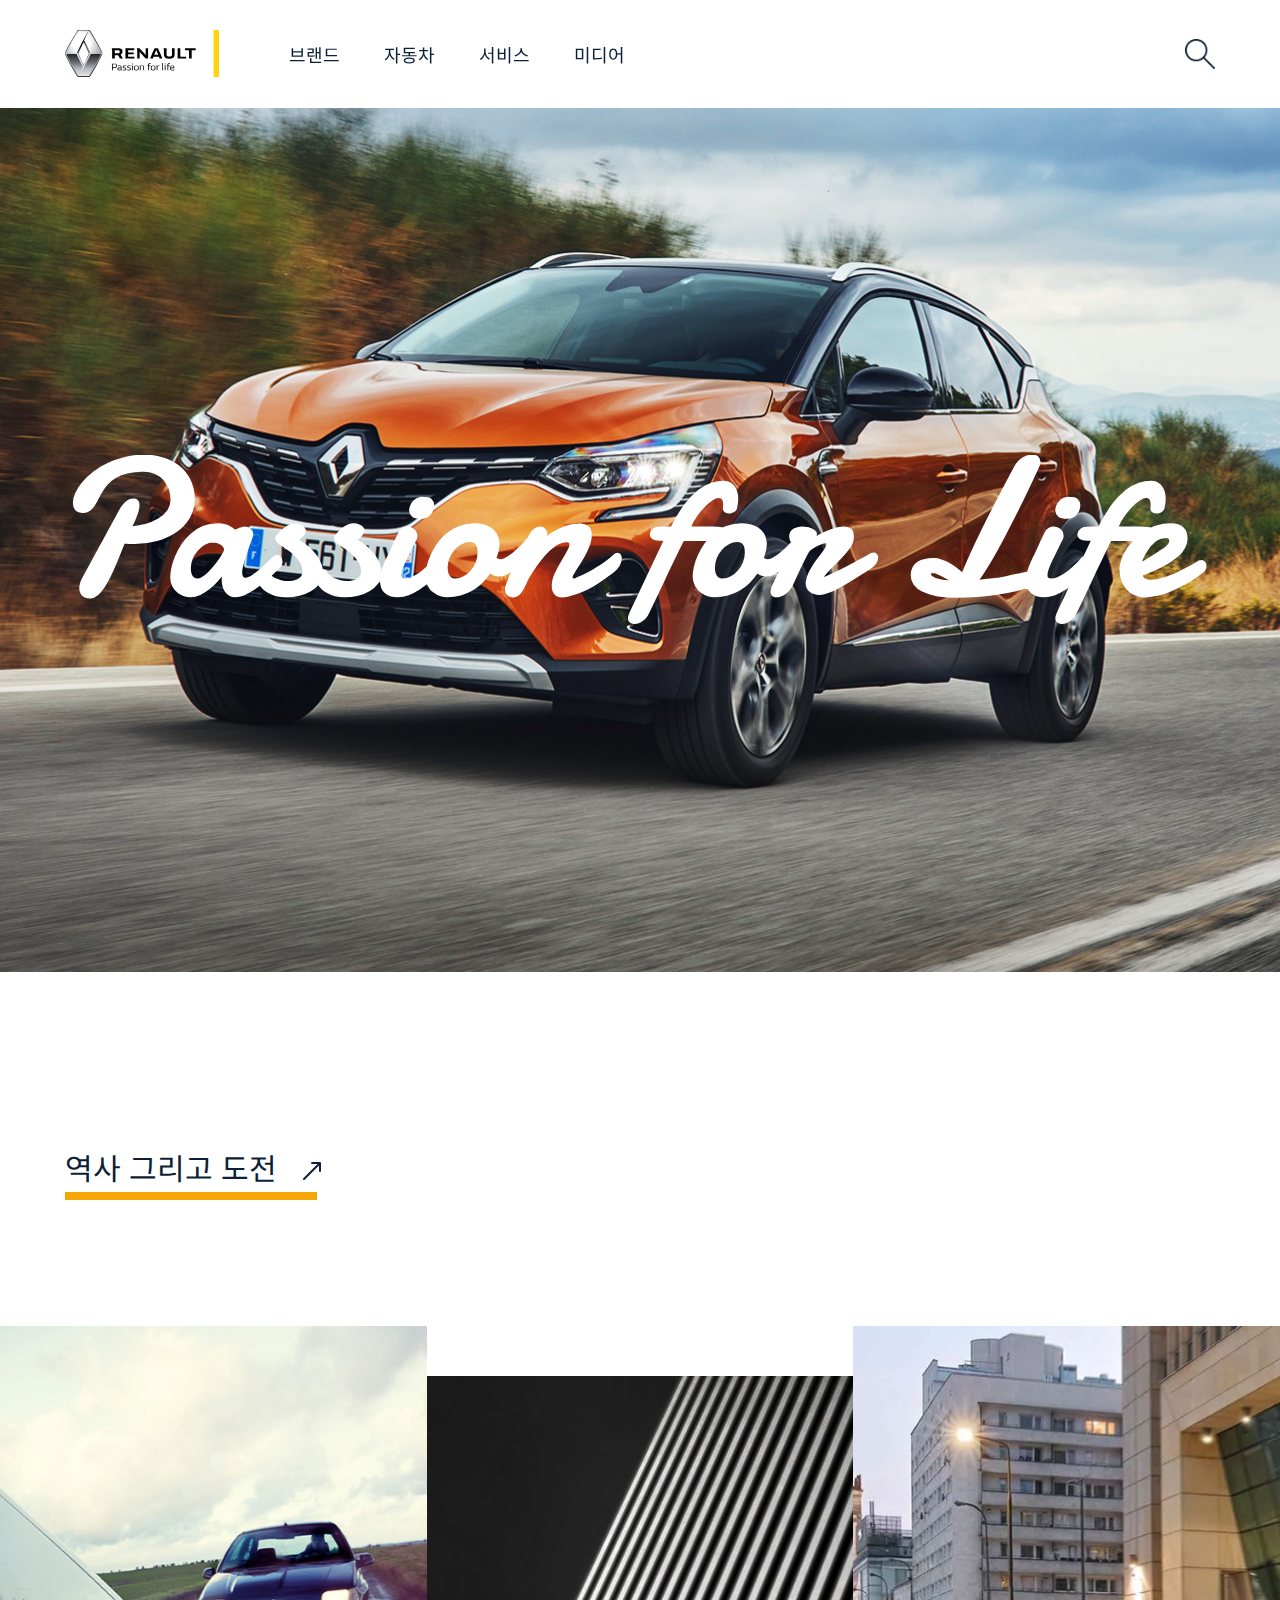
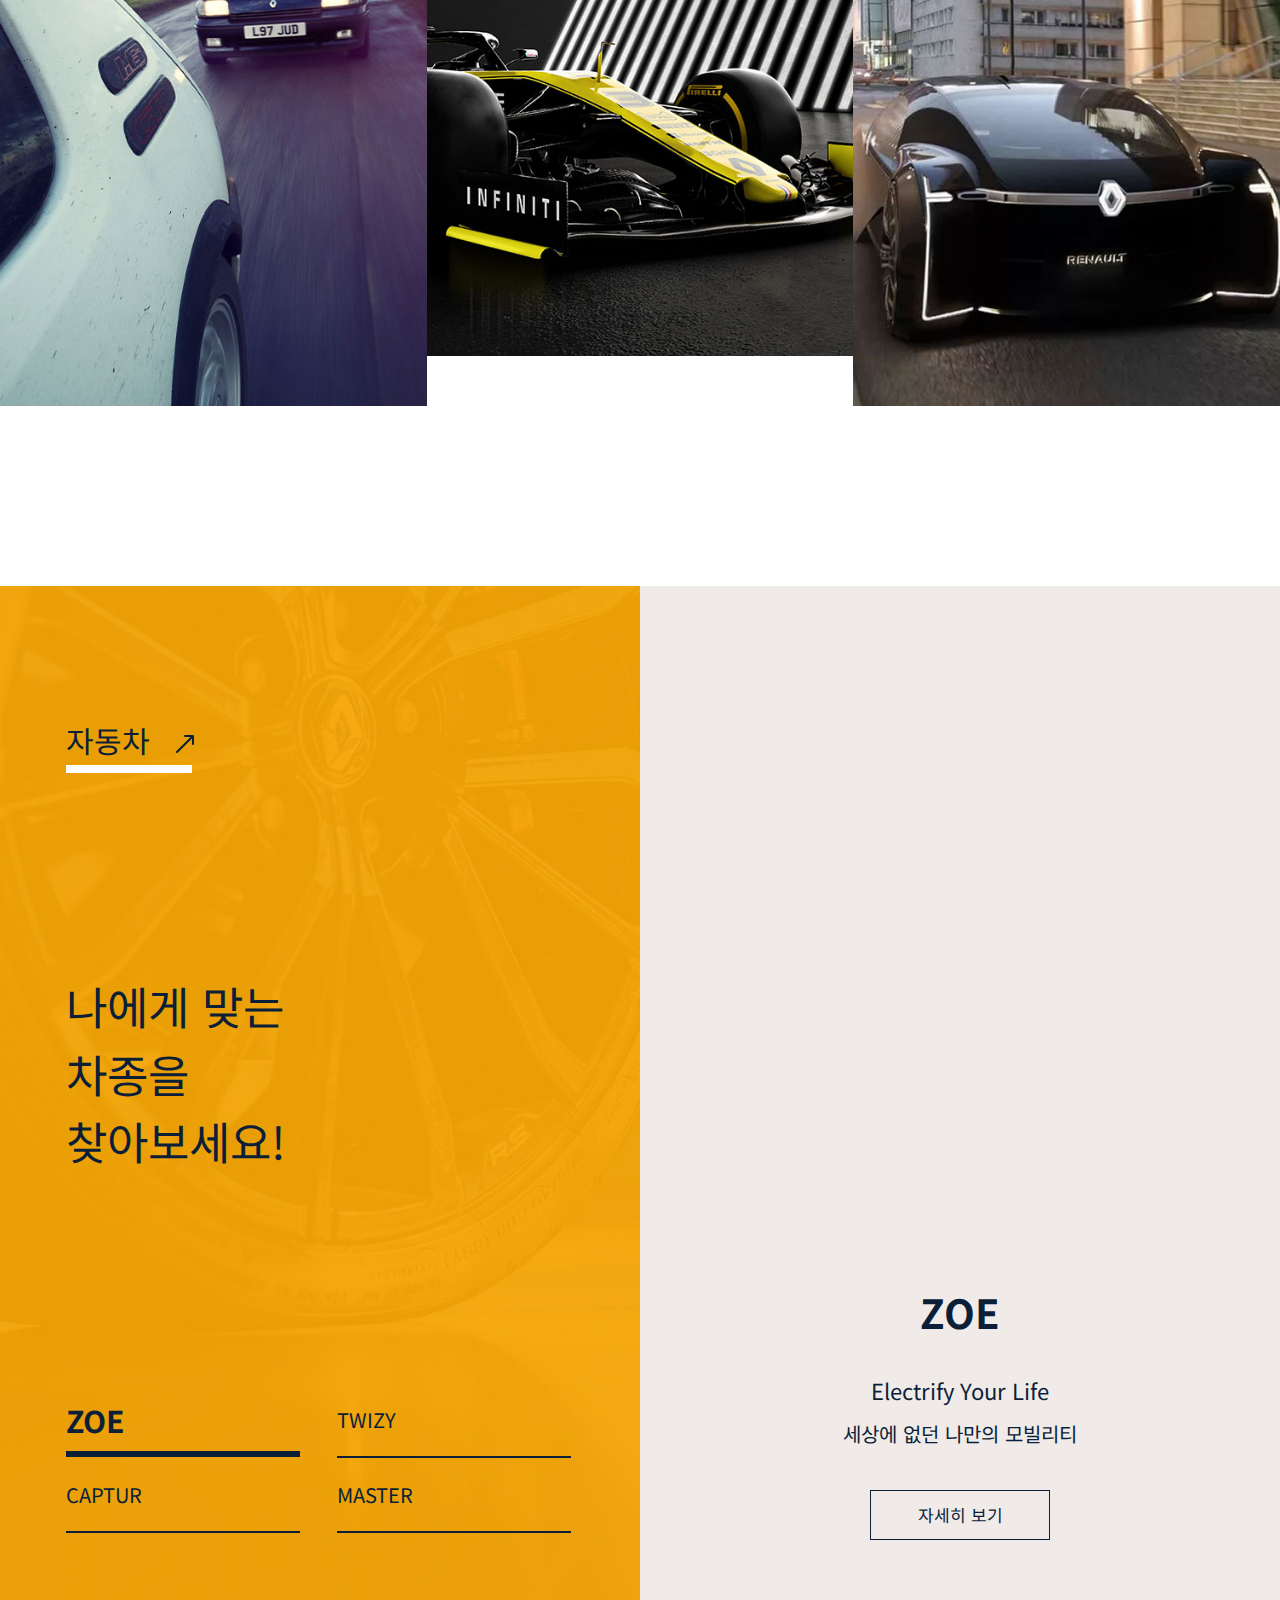
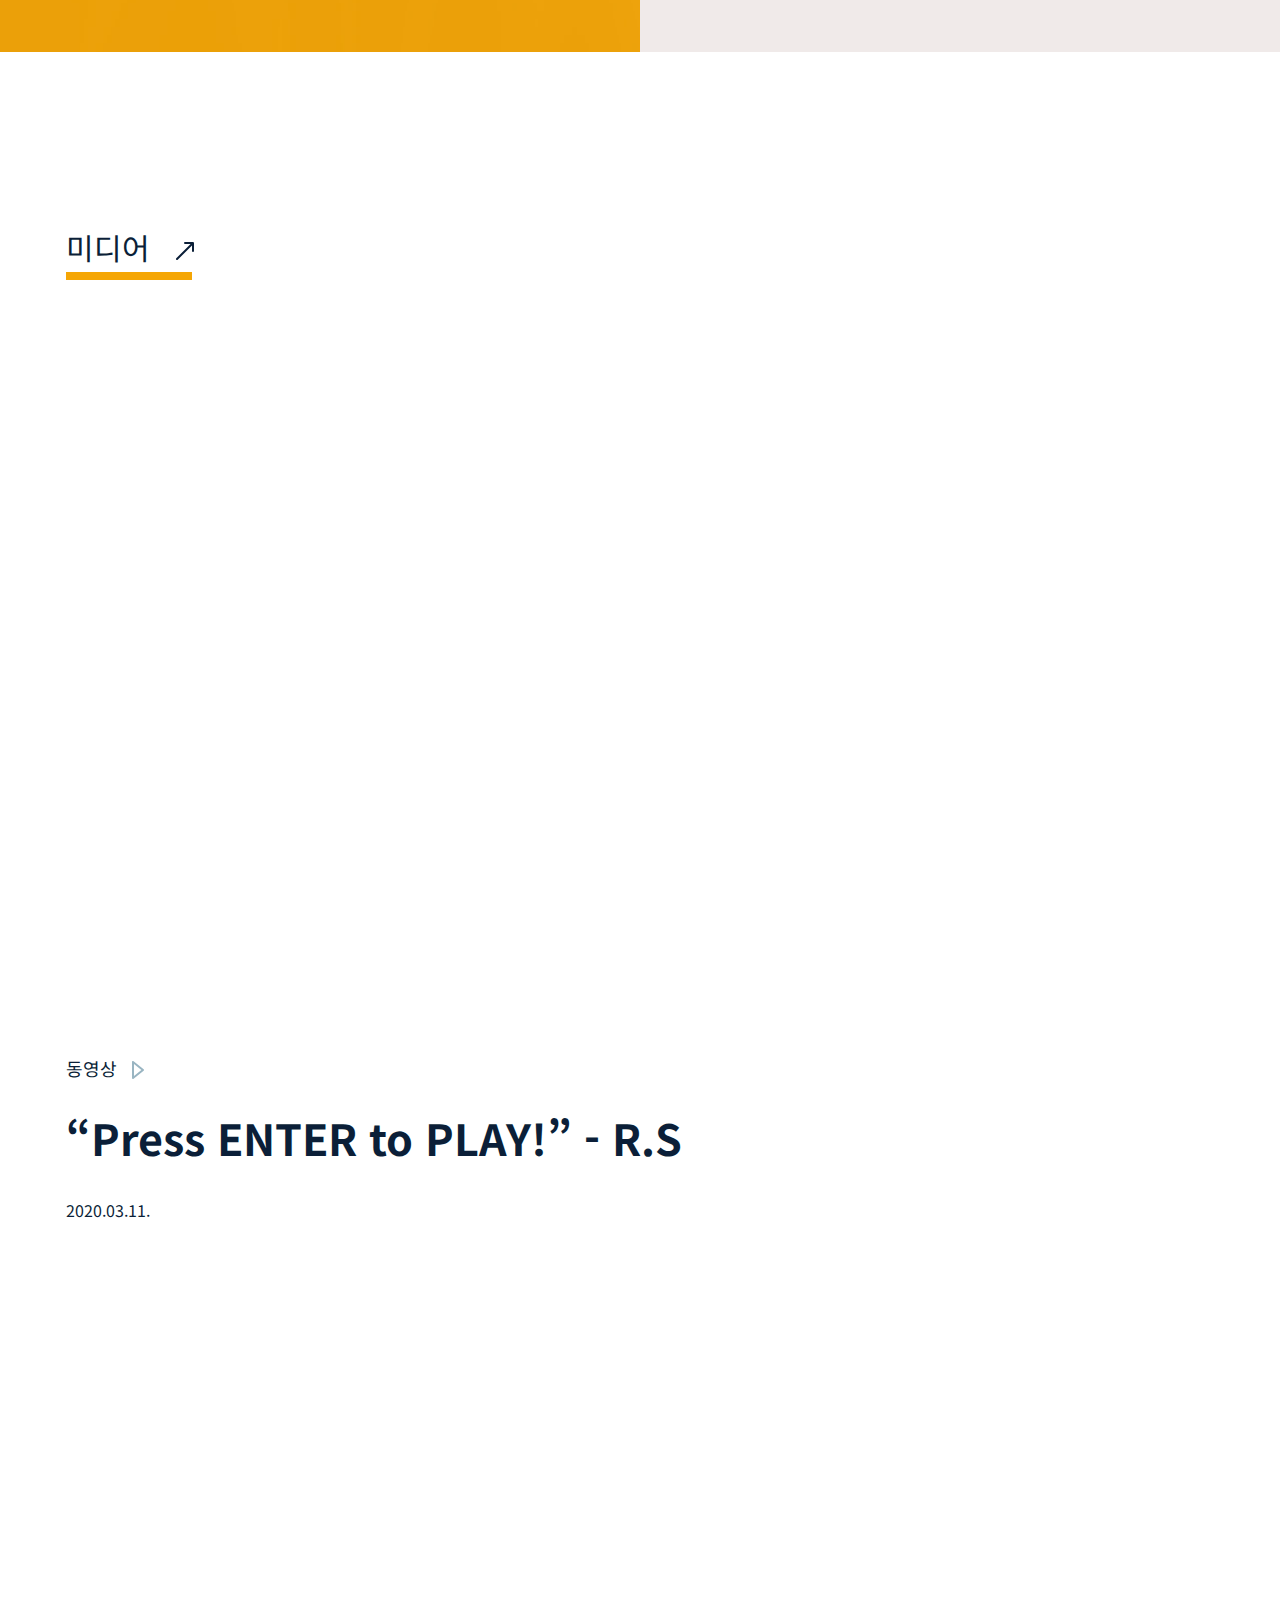
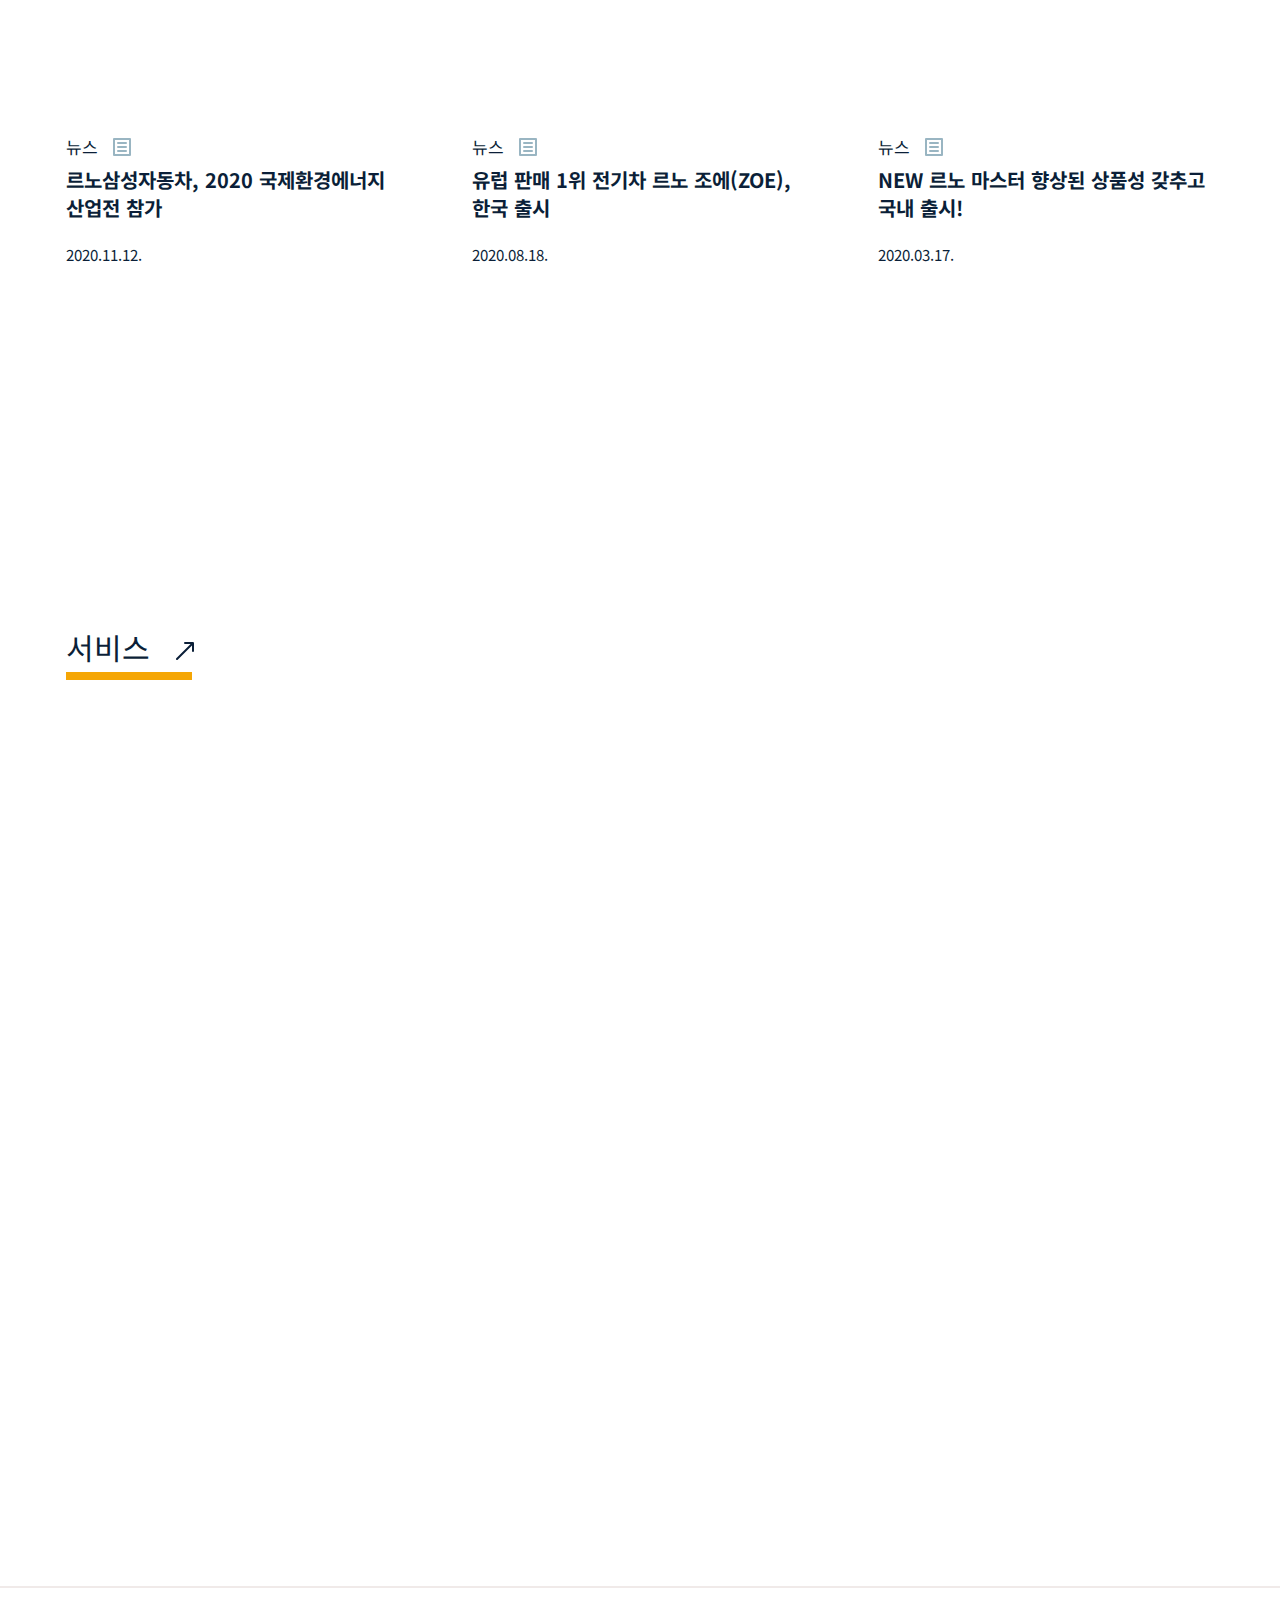
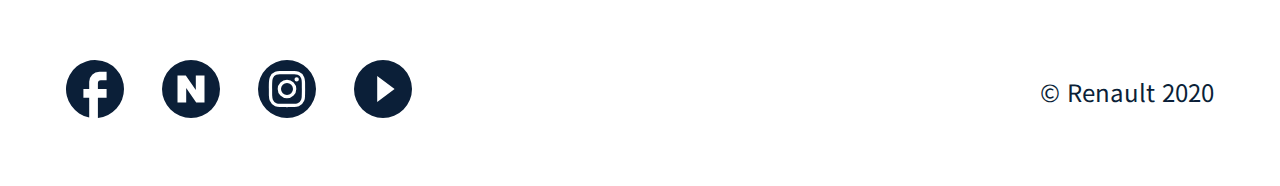
==== commit 1868aded: "sub page1 complete" ====
--- a/index.html
+++ b/index.html
@@ -24,7 +24,7 @@
                     <li><a href="#">미디어</a></li>
                 </ul>
             </nav>
-        
+            
             <button class="search blind">검색</button>
         
             <button class="hamburger mobile">
@@ -58,15 +58,12 @@
                     <div class="slider_wrap">
                         <h3 class="blind">르노의 역사와 도전에 대해 알아보세요</h3>
                         <ul class="slides">
-                            <li><a href="./brand.html#introduce"><span>르노</span></a></li>
                             <li><a href="./brand.html#years"><span>역사</span></a></li>
                             <li><a href="./brand.html#racing"><span>레이싱</span></a></li>
                             <li><a href="./brand.html#future"><span>미래</span></a></li>
                         </ul>
                     </div>
                 </div>
-                <button class="prev pc">이전</button>
-                <button class="next pc">다음</button>
             </section>
             
             <section id="cars">
@@ -79,7 +76,7 @@
                             <span class="line">찾아보세요!</span>
                         </strong>
                         <ul>
-                            <li class="on"><a href="#">Z.O.E</a></li>
+                            <li class="on"><a href="#">ZOE</a></li>
                             <li><a href="#">TWIZY</a></li>
                             <li><a href="#">CAPTUR</a></li>
                             <li><a href="#">MASTER</a></li>
@@ -90,7 +87,7 @@
                     <div class="carslide">
                         <div class="carImg">차량 이미지</div>
                         <div class="carSummery">
-                            <h3 class="c_name">Z.O.E</h3>
+                            <h3 class="c_name">ZOE</h3>
                             <strong class="c_title">Electrify Your Life</strong>
                             <p class="c_summery">세상에 없던 나만의 모빌리티</p>
                         </div>
--- a/css/stylesheet.css
+++ b/css/stylesheet.css
@@ -9,12 +9,10 @@
     top:0;
     width: 100%;
     height: 108px;
-    background-color:#fff;
+    background-color:rgba(255,255,255,0.95);
     z-index:100;
-    box-shadow: 0 7px 15px rgba(0,0,0,0.3);
-}
-header.active{ /*스크롤이 멈출 때 숨는경우*/
-    top: -108px;   
+    transition: 300ms ease-out;
+    backdrop-filter:blur(10px);
 }
 
 .logo{
@@ -30,7 +28,7 @@
 }
 
 .gnb{
-    display: none;
+    margin-left:-9999px;
     position:absolute;
     z-index: 10;
     top: 108px;
@@ -38,10 +36,9 @@
     width: 100%;
     height: 100vh;
     background-color:rgba(255,255,255,0.98);
-    transition: 150ms ease-out;
 }
 .gnb.on{
-    display: block;
+    margin-left:0;
 }
 .gnb ul{
     padding: 49px 7%;
@@ -60,7 +57,7 @@
 }
 .gnb ul li.current_page a{
     color:#f5a605;
-    font-weight: 900;
+    font-weight: 700;
 }
 
 .search{    
@@ -117,6 +114,7 @@
     width: 84%;
     height: 377px;
     margin:0 auto;
+    transition: 150ms ease-out;
 }
 .visual_wrap h2{
     text-indent: -9999px;
@@ -143,6 +141,7 @@
 .history_inner{
     width: 84%;
     margin: 0 auto;
+    transition: 150ms ease-out;
 }
 .history_inner h2{
     padding-top: 90px;
@@ -169,10 +168,8 @@
 }
 .slider_wrap{
     margin-top: 32px;
-    position: relative;
-    width: 92vw;
-    height: 239px;
-    overflow: scroll;
+    width: 100%;
+    height: auto;
     margin-bottom: 90px;
     /*
     스크롤바는 768부터 사라짐, 
@@ -180,17 +177,19 @@
     */
 }
 .slider_wrap .slides{
-    position:absolute;
     vertical-align: middle;
-    width: 700px;
-    height: 239px;
-    left: 0;
-    top: 0;
+    width: 100%;
 }
 .slider_wrap .slides li{
-    float:left;
     background-position: center;
     background-size: cover;
+    width: 100%;
+    height: 239px;
+    display: block;
+    margin-bottom: 20px;
+}
+.slider_wrap .slides li:last-child{
+    margin: 0;
 }
 .slider_wrap .slides a{
     position:relative;
@@ -205,27 +204,13 @@
     color:#fff;
     font-size: 1.8rem;
 }
-.slider_wrap .slides li:nth-child(2n+1){
-    display: block;
-    width: 156px;
-    height: 204px;
-    margin-top: 18px;
-}
-.slider_wrap .slides li:nth-child(2n){
-    display: block;
-    width: 178px;
-    height: 239px;
-}
 .slider_wrap .slides li:nth-child(1){
-    background-image: url(../img/rn-history-renault.jpg);
+    background-image: url(../img/rn-history-history.jpg);
 }
 .slider_wrap .slides li:nth-child(2){
-    background-image: url(../img/rn-history-history.jpg);
+    background-image: url(../img/rn-history-racing.jpg);
 }
 .slider_wrap .slides li:nth-child(3){
-    background-image: url(../img/rn-history-racing.jpg);
-}
-.slider_wrap .slides li:nth-child(4){
     background-image: url(../img/rn-history-future.jpg);
 }
 .main_wrap .next,
@@ -298,7 +283,7 @@
 }
 .car_left ul li.on a{
     font-size: 2rem;
-    font-weight: 900;
+    font-weight: 700;
     /*폰트 강약조절*/
 }
 .car_right{
@@ -317,6 +302,7 @@
     background: linear-gradient(rgba(0,0,0,0),rgba(0,0,0,0.8)), url(../img/rn-car-1.jpg) center/cover;
     text-indent: -9999px;
     position:relative;
+    transition: 150ms ease-out;
 }
 
 .car_right .carImg.reach::after{
@@ -346,21 +332,24 @@
 }
 .car_right .carSummery .c_name{
     font-size: 1.8rem;
-    font-weight: 900;
+    font-weight: 700;
     /*폰트 강약조절*/
     
     color:#fff;
     padding-bottom: 10px;
+    transition: 150ms ease-out;
 }
 .car_right .carSummery .c_title{
     padding-bottom: 10px;
     display: block;
     font-size: 1.4rem;
     color:#fff;
+    transition: 150ms ease-out;
 }
 .car_right .carSummery .c_summery{
     color:#fff;
     font-size: 1.2rem;
+    transition: 150ms ease-out;
 }
 .car_right .carslide .btn{
     position:absolute;
@@ -374,6 +363,7 @@
 .media_inner{
     width: 84%;
     margin: 0 auto;
+    transition: 150ms ease-out;
 }
 .media_inner h2{
     padding-top: 90px;
@@ -426,7 +416,7 @@
 }
 .video h3{
     font-size: 2.2rem;
-    font-weight: 900;
+    font-weight: 700;
     /*폰트 강약조절*/
     
     padding-top: 15px;
@@ -467,6 +457,7 @@
     background: url(../img/rn-service.jpg) center/cover;
     position:relative;
     opacity: 0;
+    transition: 150ms ease-out;
 }
 .service_inner .banner.reach:after{
     content:'';
@@ -476,7 +467,6 @@
     position:absolute;
     top: 0;
     left:0;
-    opacity:0;
     animation: 1000ms wipe1 forwards;
 }
 .service_inner .banner.reach:before{
@@ -492,7 +482,7 @@
 
 .service_inner .banner h3{
     font-size: 1.8rem;
-    font-weight: 900;
+    font-weight: 700;
     color:#fff;
     text-align: center;
     padding-top: 158px;
@@ -605,11 +595,12 @@
     }
     
     .history_inner{
-        width: 84.375%;
+        width: 100%;
     }
     .history_inner h2{
         padding-top: 180px;
         font-size: 3rem;
+        margin-left: 7.813%;
     }
     .history_inner h2 a::after{
         width: 18px;
@@ -631,12 +622,12 @@
     }
     .slider_wrap{
         margin-top: 73px;
+        width: 100%;
         height: 480px;
-        overflow: hidden;
         margin-bottom: 180px;
     }
     .slider_wrap .slides{
-        width: 1296px;
+        width: 100%;
         height: 480px;
     }
     .slider_wrap .slides a{
@@ -646,8 +637,16 @@
         height: 100%;
     }
     .slider_wrap .slides li{
-        overflow: hidden;
-        transition: 150ms ease-out;
+        float: left;
+        transition: 150ms ease-out;
+        width: 33.333%;
+    }
+    .slider_wrap .slides li:nth-child(2n+1){
+        height: 480px;
+    }
+    .slider_wrap .slides li:nth-child(2n){
+        height: 408px;
+        margin-top: 36px;
     }
     .slider_wrap .slides li:hover a{
         background-color: rgba(0,0,0,0.5);
@@ -668,15 +667,6 @@
     .slider_wrap .slides li:hover span{
         opacity:1;
     }
-    .slider_wrap .slides li:nth-child(2n+1){
-        width: 312px;
-        height: 408px;
-        margin-top: 36px;
-    }
-    .slider_wrap .slides li:nth-child(2n){
-        width: 336px;
-        height: 480px;
-    }
     
     #history{
         position:relative;
@@ -761,7 +751,7 @@
     }
     .car_left ul li.on a{
         font-size: 3rem;
-        font-weight: 900;
+        font-weight: 700;
         /*폰트 강약조절*/
     }
     .car_left ul li:hover{
@@ -792,7 +782,7 @@
     }
     .car_right .carSummery .c_name{
         font-size: 3.5rem;
-        font-weight: 900;
+        font-weight: 700;
         color:#0B1F38;
         padding-bottom: 24px;
     }
@@ -884,7 +874,7 @@
     }
     .video h3{
         font-size: 4.3rem;
-        font-weight: 900;
+        font-weight: 700;
         /*폰트 강약조절*/
 
         padding-top: 37px;
@@ -915,6 +905,7 @@
         background-repeat: no-repeat;
         position:relative;
         opacity: 0;
+        transition: 150ms ease-out;
     }
     .newses .news_img::before{
         position:absolute;
@@ -970,7 +961,7 @@
     .newses h3{
         line-height: 28px;
         font-size: 2rem;
-        font-weight: 900;
+        font-weight: 700;
         padding-top: 10px;
     }
     .newses p{
@@ -1067,7 +1058,7 @@
     .header_inner{
         height: 100%;
     }
-    .gnb{
+    .header_inner .gnb{
         display: block;
         position:static;
         z-index: 105;
@@ -1140,32 +1131,35 @@
     }
     .visual_wrap h2{
         text-indent: -9999px;
-        overflow: hidden;
     }
     
     .history_inner{
-        width: 89.746%;
+        width: 100%;
+    }
+    .history_inner h2{
+        margin-left:  5.078%;
     }
     .slider_wrap{
         margin-top: 126px;
         height: 680px;
-        width: 95vw; /*972/1024*100*/
+        width: 100%; /*972/1024*100*/
     }
     .slider_wrap .slides{
-        width: 1840px;
+        width: 100%;
         height: 680px;
     }
     .slider_wrap .slides a span{
         color: #fff;
         font-size: 5rem;
     }
-    .slider_wrap .slides li:nth-child(2n+1){
-        width: 440px;
+    .slider_wrap .slides li{
+        width: 33.333%;
+    }
+    .slider_wrap .slides li:nth-child(2n){
         height: 580px;
         margin-top: 50px;
     }
-    .slider_wrap .slides li:nth-child(2n){
-        width: 480px;
+    .slider_wrap .slides li:nth-child(2n+1){
         height: 680px;
     }
     
@@ -1236,7 +1230,7 @@
     }
     .car_right .carSummery .c_name{
         font-size: 4rem;
-        font-weight: 900;
+        font-weight: 700;
         color:#0B1F38;
         padding-bottom: 47px;
     }
@@ -1318,7 +1312,7 @@
     .header_inner{
         height: 100%;
     }
-    .gnb{
+    .header_inner .gnb{
         display: block;
         margin-left: 74px;
     }
@@ -1341,29 +1335,35 @@
     }
     
     .history_inner{
-        width: 87.5%; /*1680/1920*100*/
+        width: 87.5%; 
+        max-width: 1680px;
+        /*1680/1920*100*/
+    }
+    .history_inner h2 {
+        margin-left: 0;
     }
     .slider_wrap{
         margin-top: 126px;
-        height: 800px;
-        width: 95vw; /*972/1024*100*/
+        height:700px;
+        width: 100%; /*972/1024*100*/
     }
     .slider_wrap .slides{
-        width: 2160px;
-        height: 800px; /*560+520*2*/
+        width: 100%;
+        height: 700px; /*560+520*2*/
     }
     .slider_wrap .slides a span{
         color: #fff;
         font-size: 5rem;
     }
+    .slider_wrap .slides li{
+        width: 33.333%;
+    }
+    .slider_wrap .slides li:nth-child(2n){
+        height: 580px;
+        margin-top: 60px;
+    }
     .slider_wrap .slides li:nth-child(2n+1){
-        width: 520px;
-        height: 680px;
-        margin-top: 60px;
-    }
-    .slider_wrap .slides li:nth-child(2n){
-        width: 560px;
-        height: 800px;
+        height: 700px;
     }
     
     #cars{
@@ -1517,7 +1517,7 @@
     .newses h3{
         line-height: 28px;
         font-size: 1.8rem;
-        font-weight: 900;
+        font-weight: 700;
         padding-top: 26px;
     }
     .newses p{
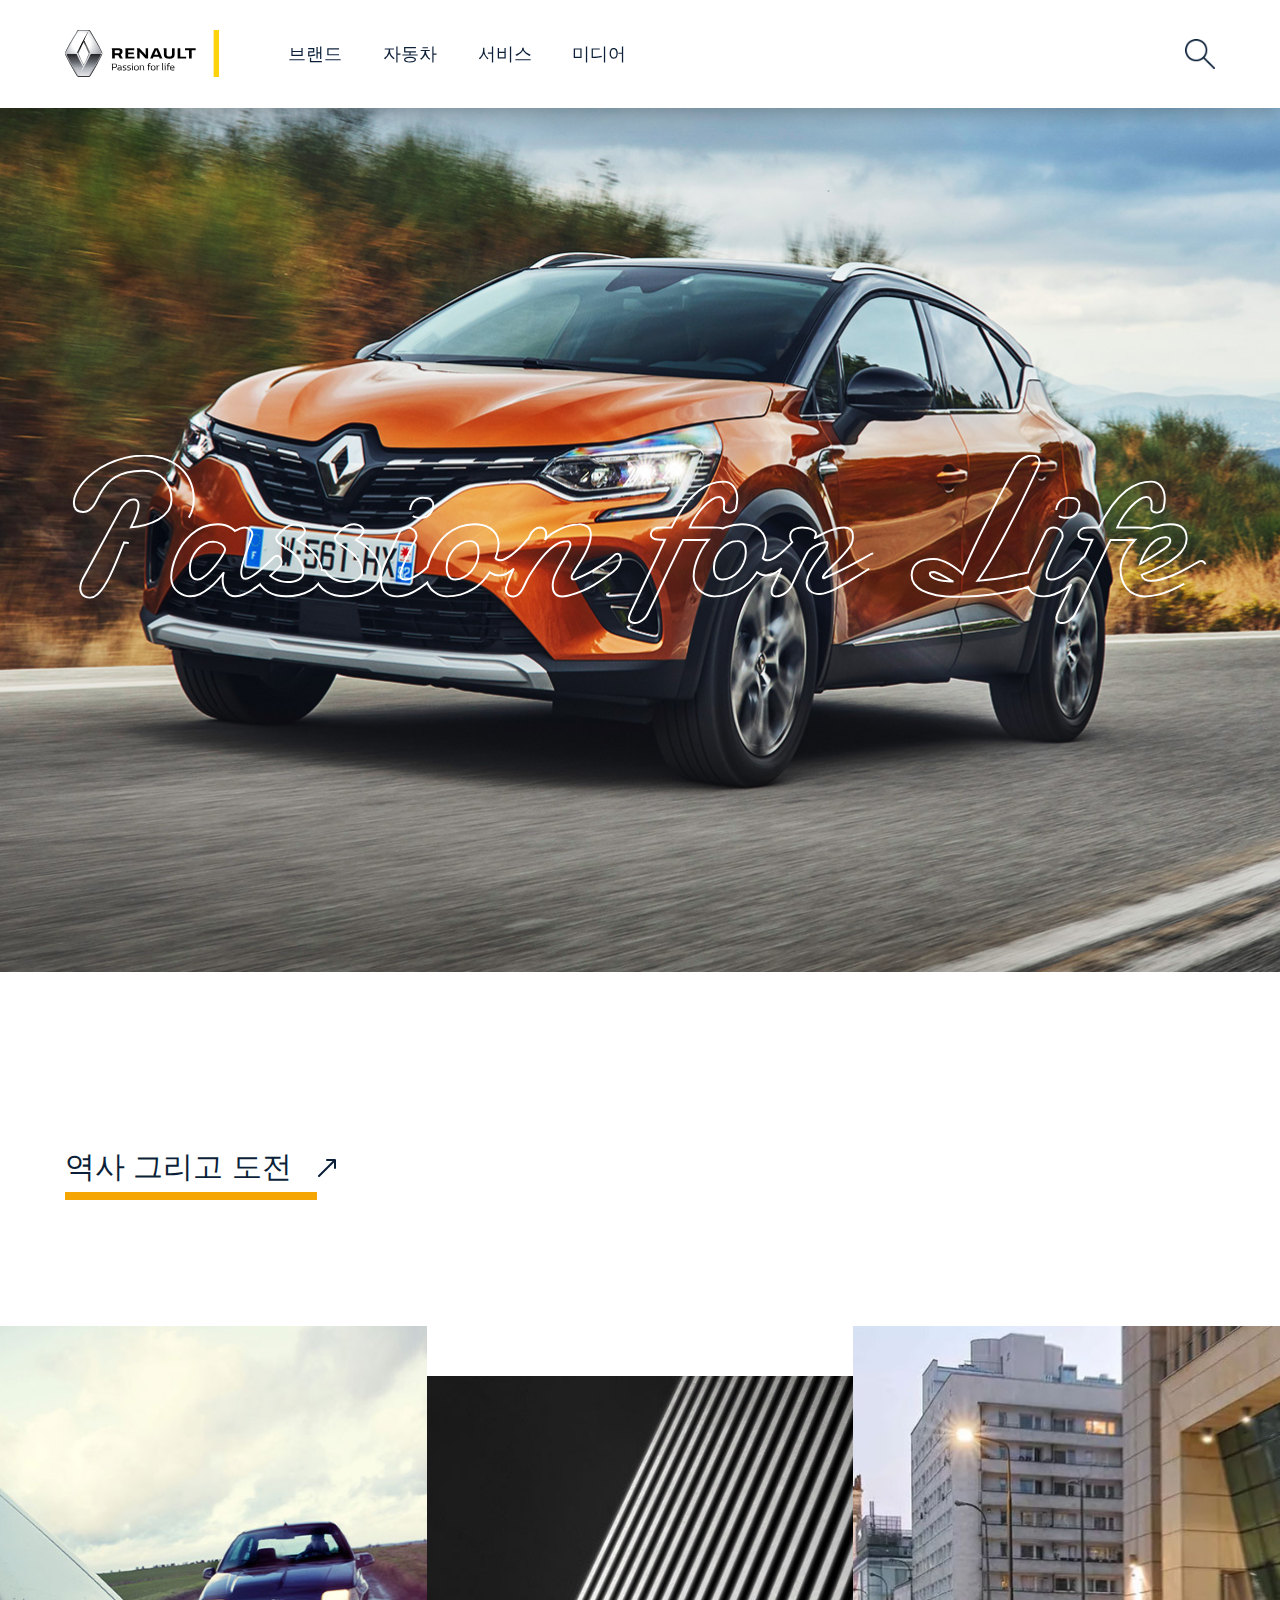
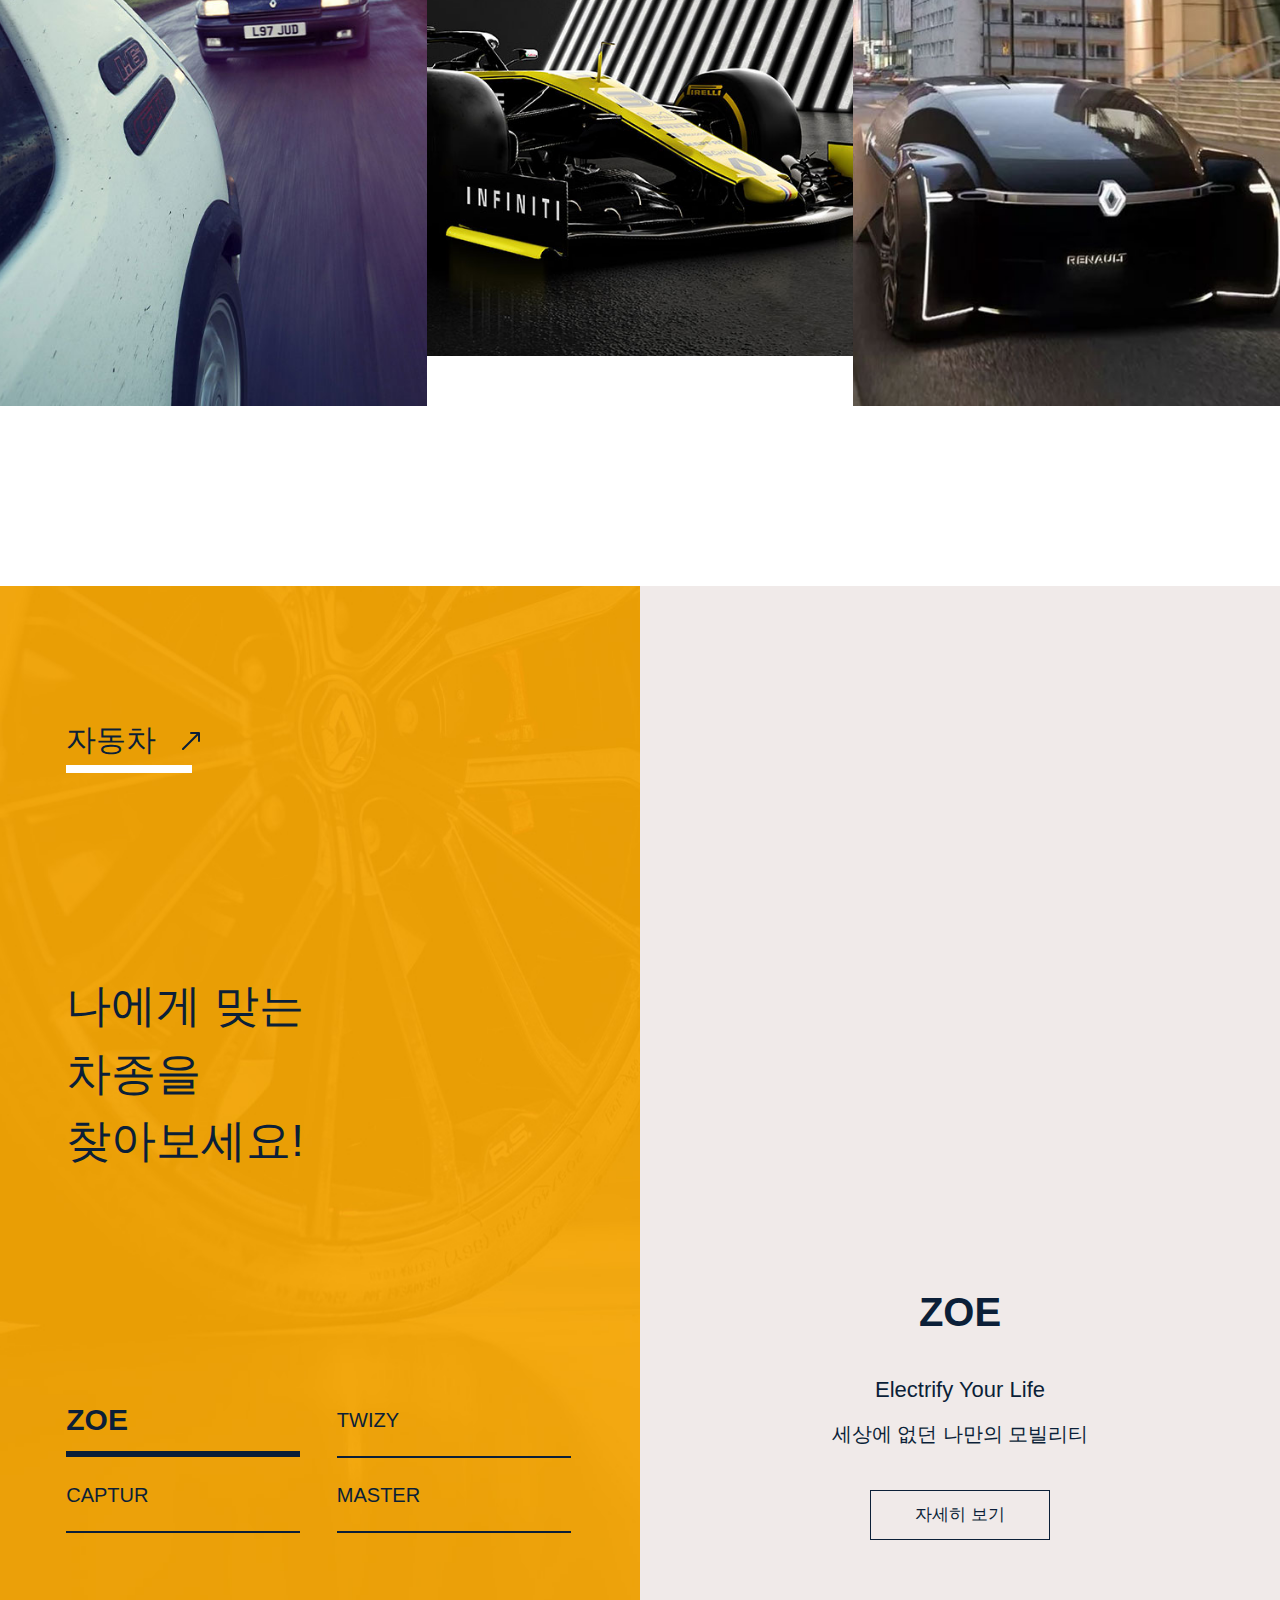
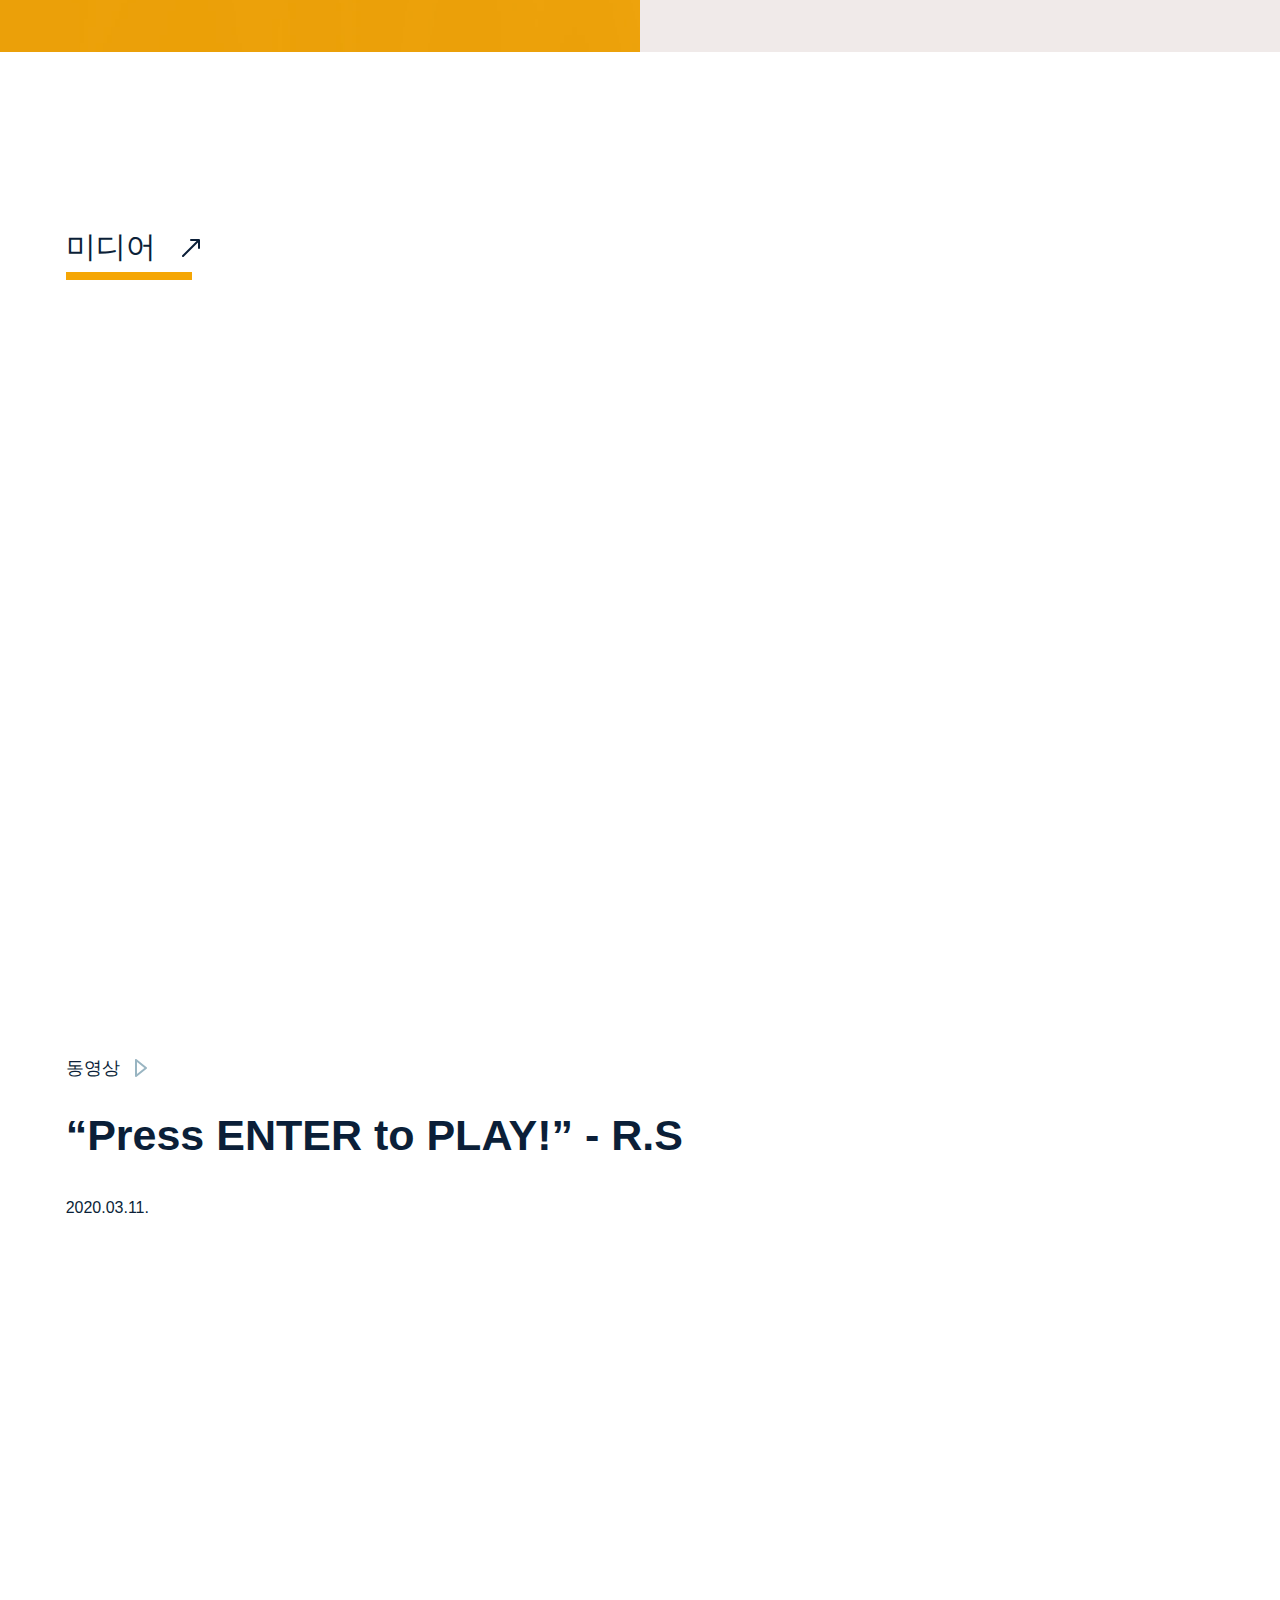
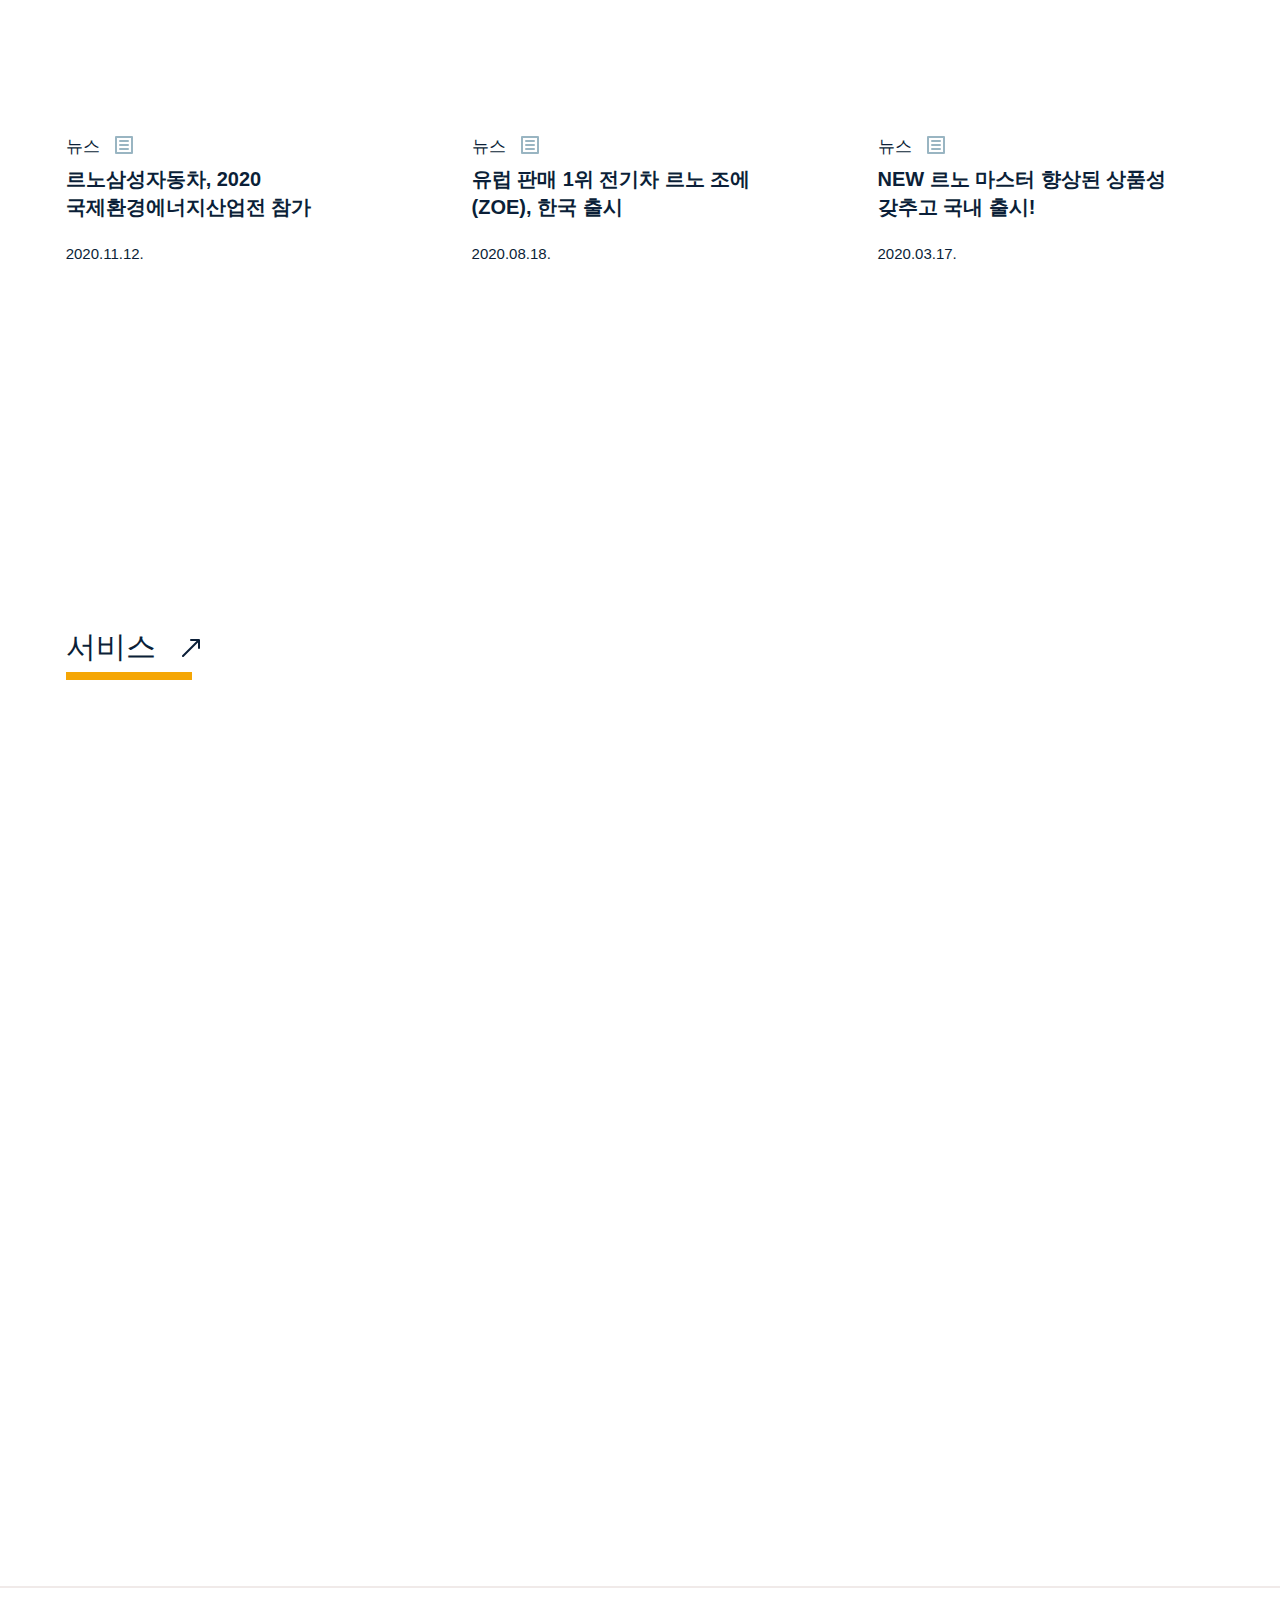
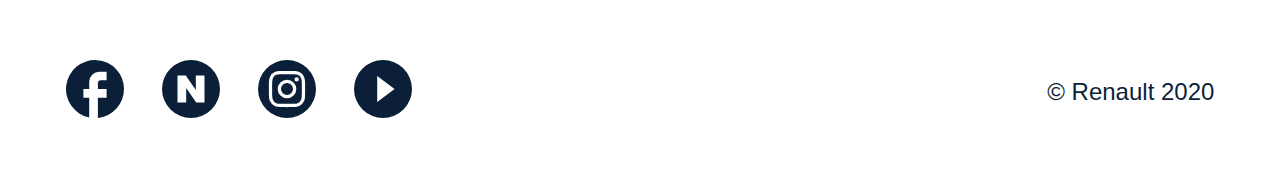
==== commit b5ed09bb: "sub3" ====
--- a/index.html
+++ b/index.html
@@ -19,8 +19,8 @@
                 <h2 class="blind">대메뉴</h2>
                 <ul>
                     <li><a href="./brand.html">브랜드</a></li>
-                    <li><a href="#">자동차</a></li>
-                    <li><a href="#">서비스</a></li>
+                    <li><a href="./car.html">자동차</a></li>
+                    <li><a href="./service.html">서비스</a></li>
                     <li><a href="#">미디어</a></li>
                 </ul>
             </nav>
--- a/css/stylesheet.css
+++ b/css/stylesheet.css
@@ -11,8 +11,8 @@
     height: 108px;
     background-color:rgba(255,255,255,0.95);
     z-index:100;
-    transition: 300ms ease-out;
     backdrop-filter:blur(10px);
+    box-shadow: 0 5px 20px rgba(0,0,0,0.3);
 }
 
 .logo{
@@ -212,11 +212,6 @@
 }
 .slider_wrap .slides li:nth-child(3){
     background-image: url(../img/rn-history-future.jpg);
-}
-.main_wrap .next,
-.main_wrap .prev{
-    display: none;
-    /*모바일에서는 이전다음버튼 불필요*/
 }
 
 .car_left{
@@ -671,24 +666,6 @@
     #history{
         position:relative;
     }
-    .main_wrap .next,
-    .main_wrap .prev{
-        display: block;
-        position:absolute;
-        right: 0;
-        top: 50%;
-        width: 72px;
-        height: 120px;
-        background:url(../img/rn-icon-right.png) no-repeat center, #99b5c2;
-        text-indent: -9999px;
-    }
-    .main_wrap .prev{
-        display: none;/*제이쿼리 넣기 전까지 유지*/
-        left: 0;
-        right: auto;
-        background-image:url(../img/rn-icon-left.png);
-    }
-    /*prev는 슬라이드 오른쪽으로 이동했을 때 나타난다.*/
     
     .car_left{
         width: 100%;
@@ -1550,14 +1527,6 @@
     }
 }
 
-@media all and (min-width:2450px){
-    .main_wrap .next,
-    .main_wrap .prev{
-        display: none;
-    /*모바일에서는 이전다음버튼 불필요*/
-    }
-}
-
 @keyframes toRight{
     0%{
         right: 100vw;
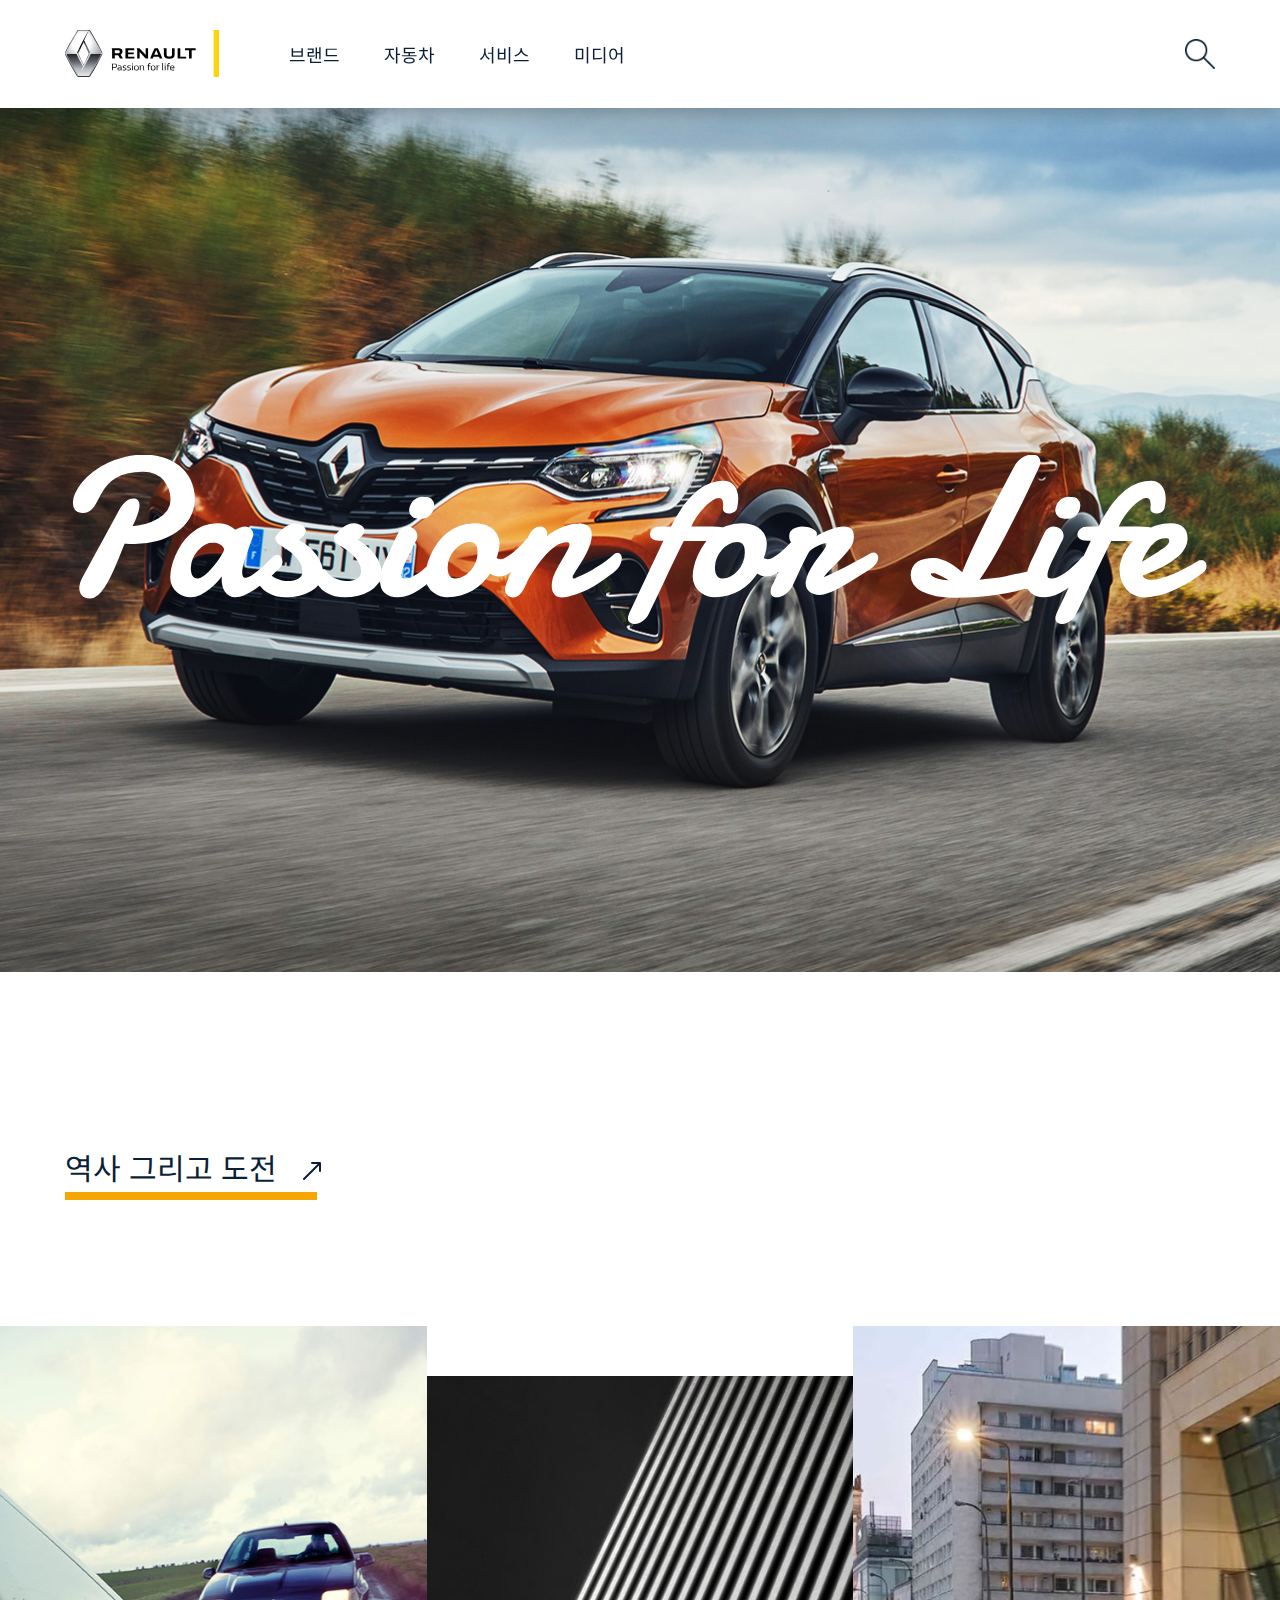
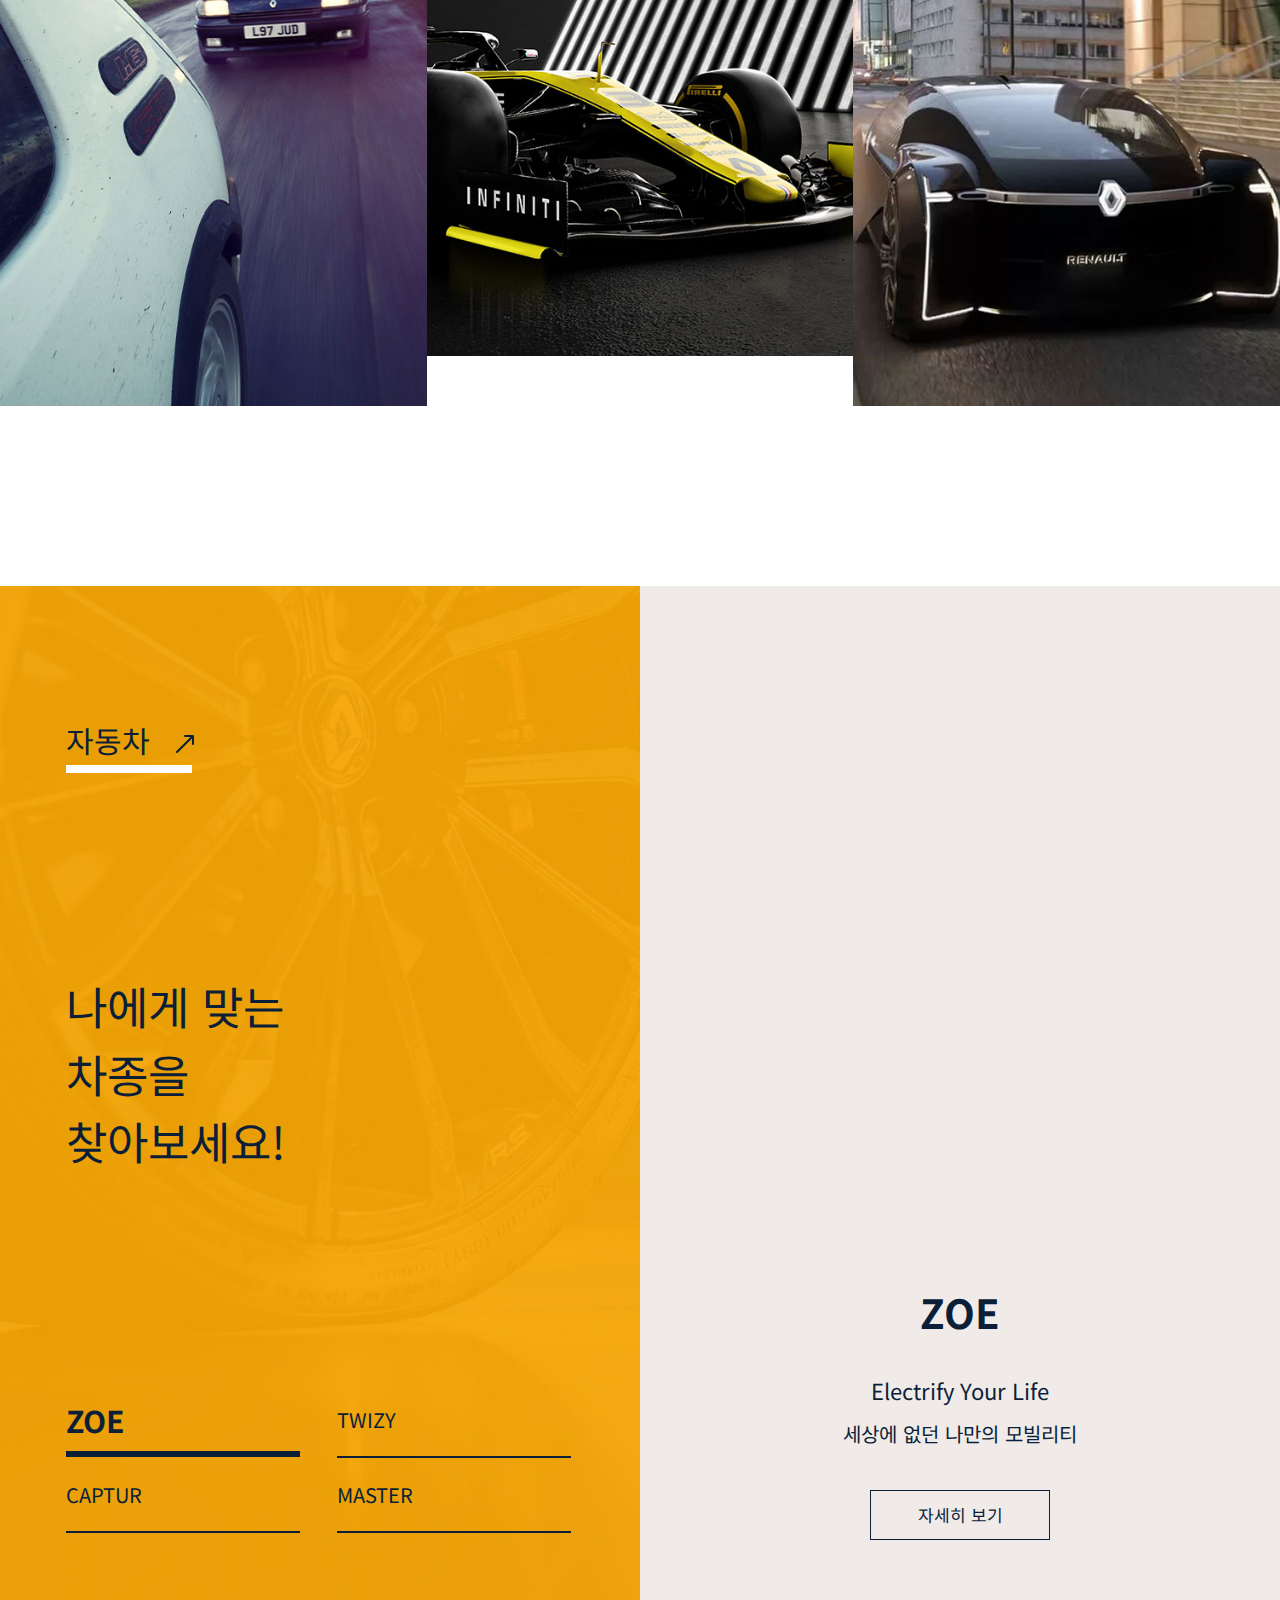
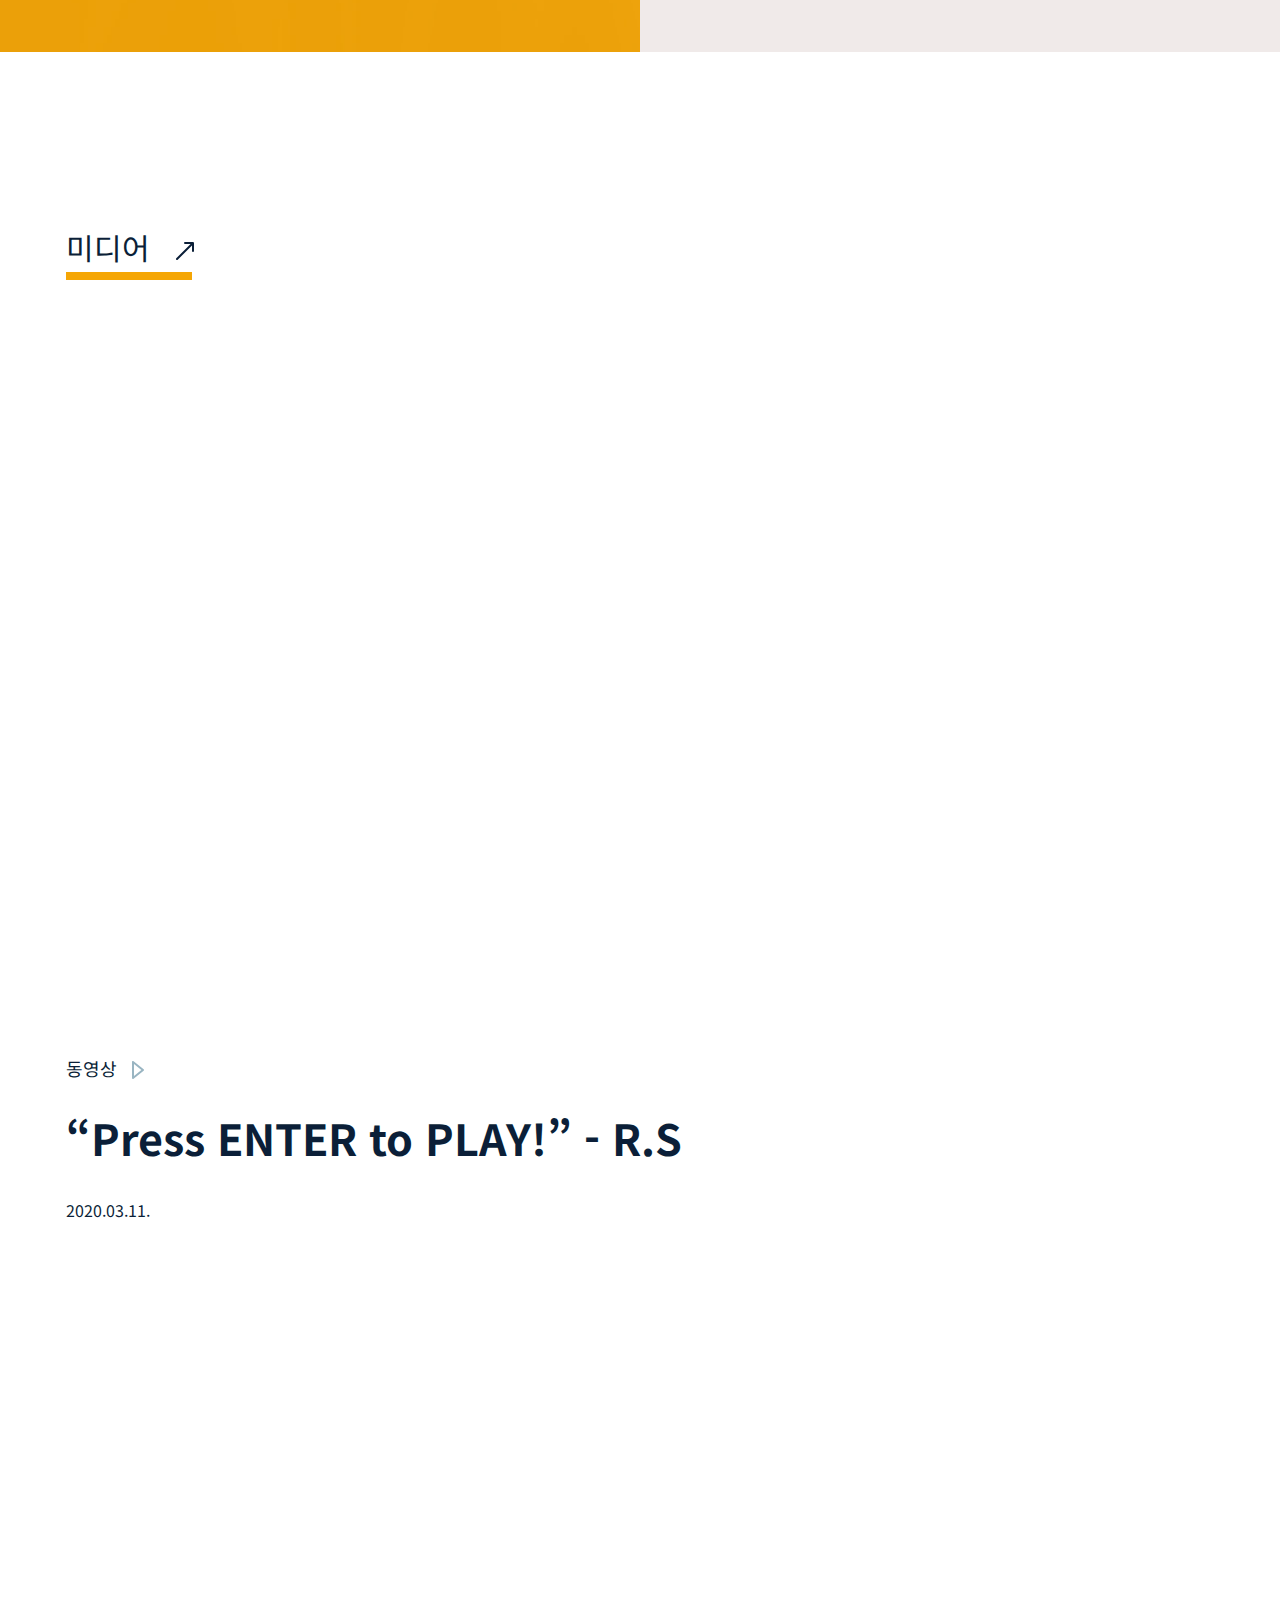
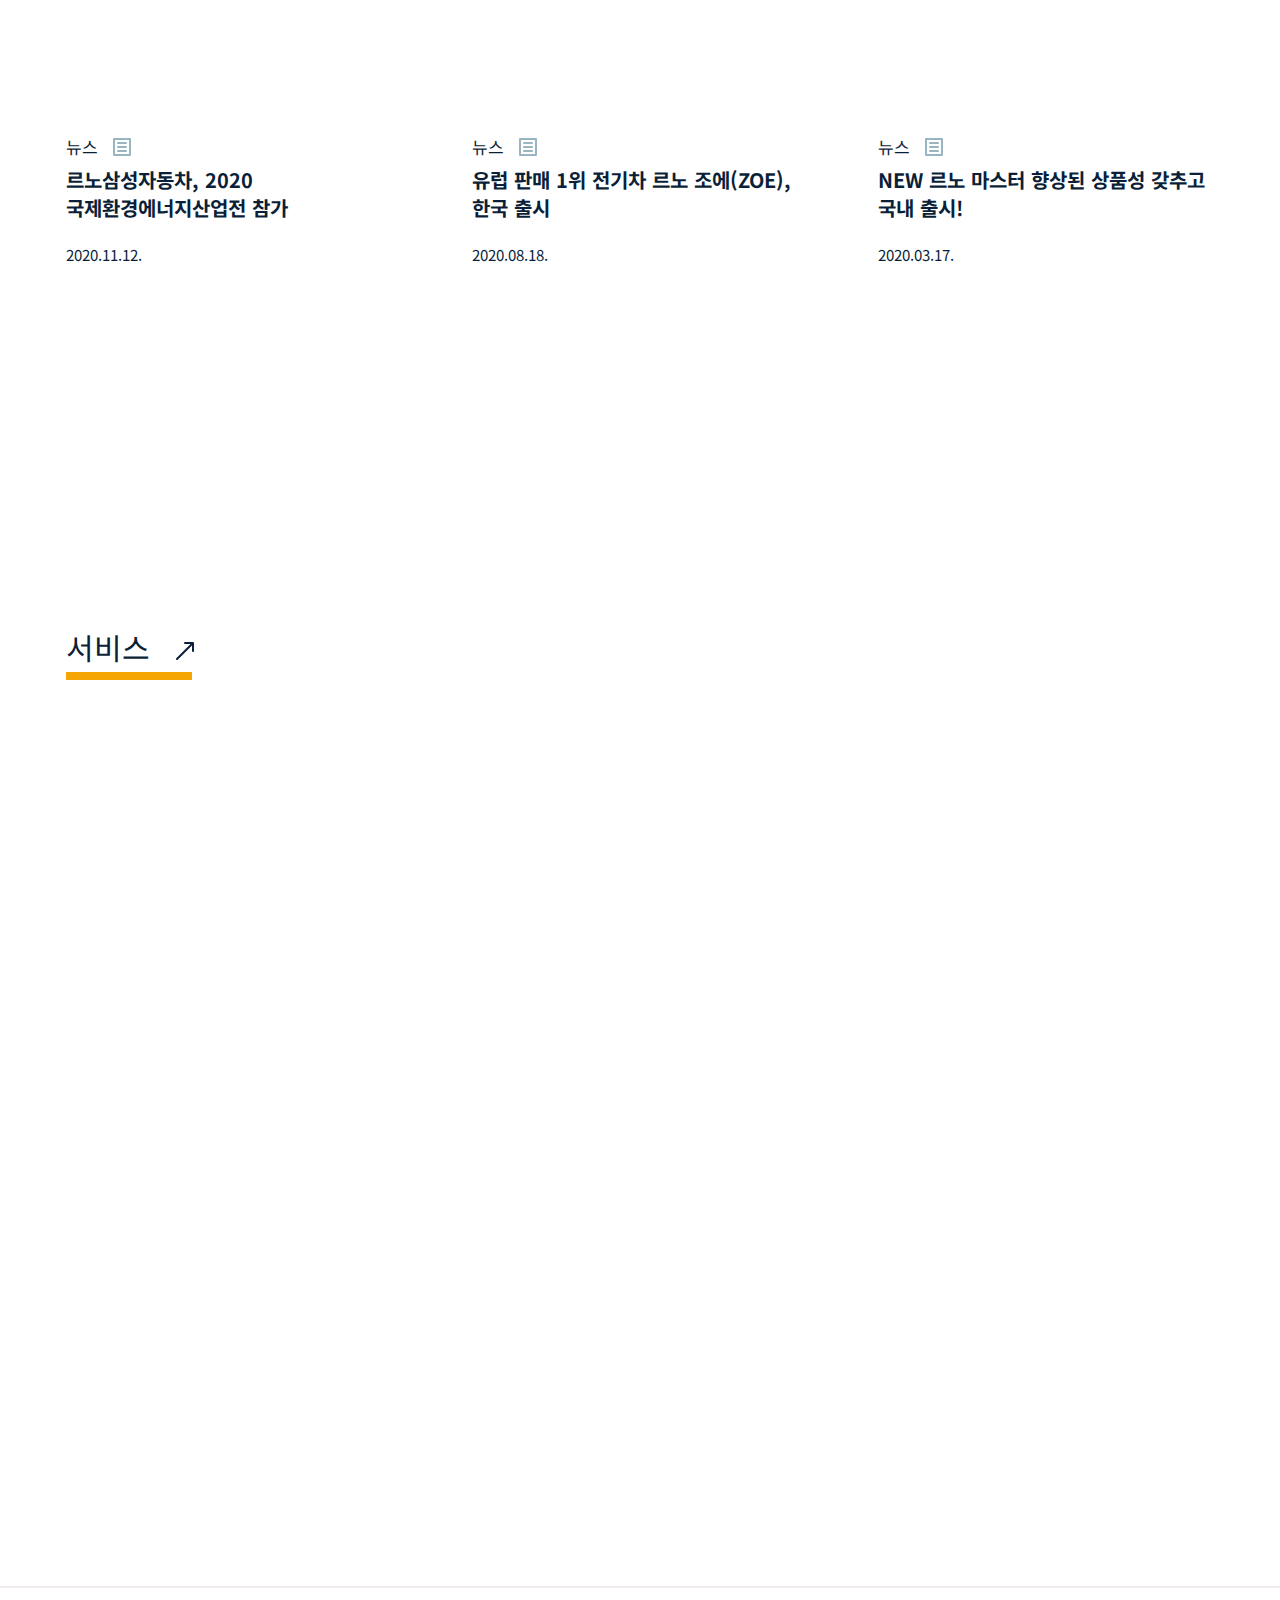
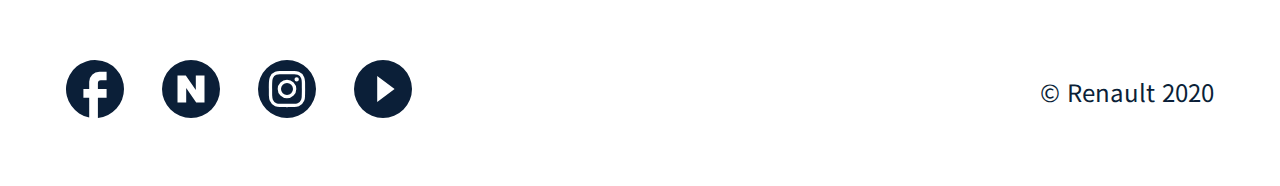
==== commit 0853c68e: "sub4 mobile complete" ====
--- a/index.html
+++ b/index.html
@@ -21,7 +21,7 @@
                     <li><a href="./brand.html">브랜드</a></li>
                     <li><a href="./car.html">자동차</a></li>
                     <li><a href="./service.html">서비스</a></li>
-                    <li><a href="#">미디어</a></li>
+                    <li><a href="./media.html">미디어</a></li>
                 </ul>
             </nav>
             
@@ -104,7 +104,7 @@
                     
                     <article class="video">
                         <div class="youtube_area">
-                            <iframe  src="https://www.youtube.com/embed/OPRdIrXnnfM" allow="accelerometer; autoplay; clipboard-write; encrypted-media; gyroscope; picture-in-picture" allowfullscreen></iframe>
+                            <iframe src="https://www.youtube.com/embed/OPRdIrXnnfM" allow="accelerometer; autoplay; clipboard-write; encrypted-media; gyroscope; picture-in-picture" allowfullscreen></iframe>
                         </div>
                         <b>동영상</b>
                         <h3>“Press ENTER to PLAY!” - R.S</h3>
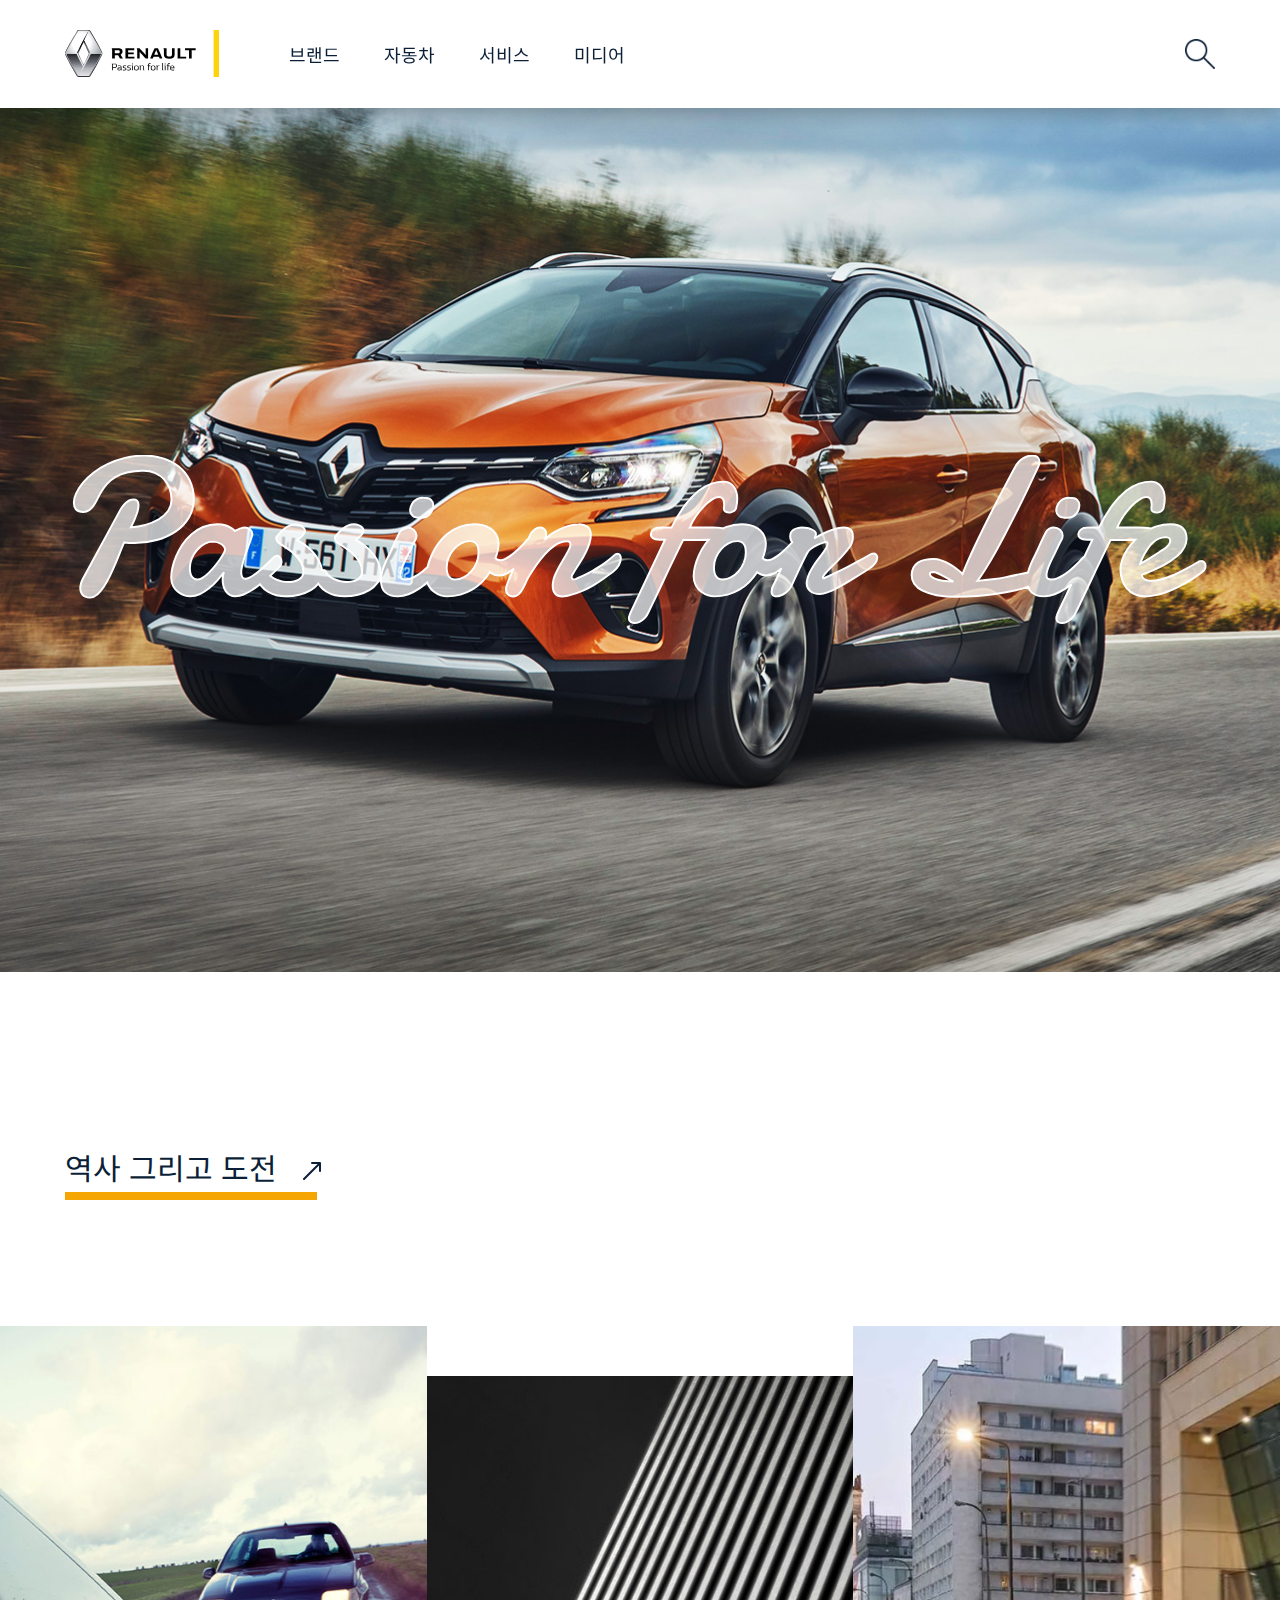
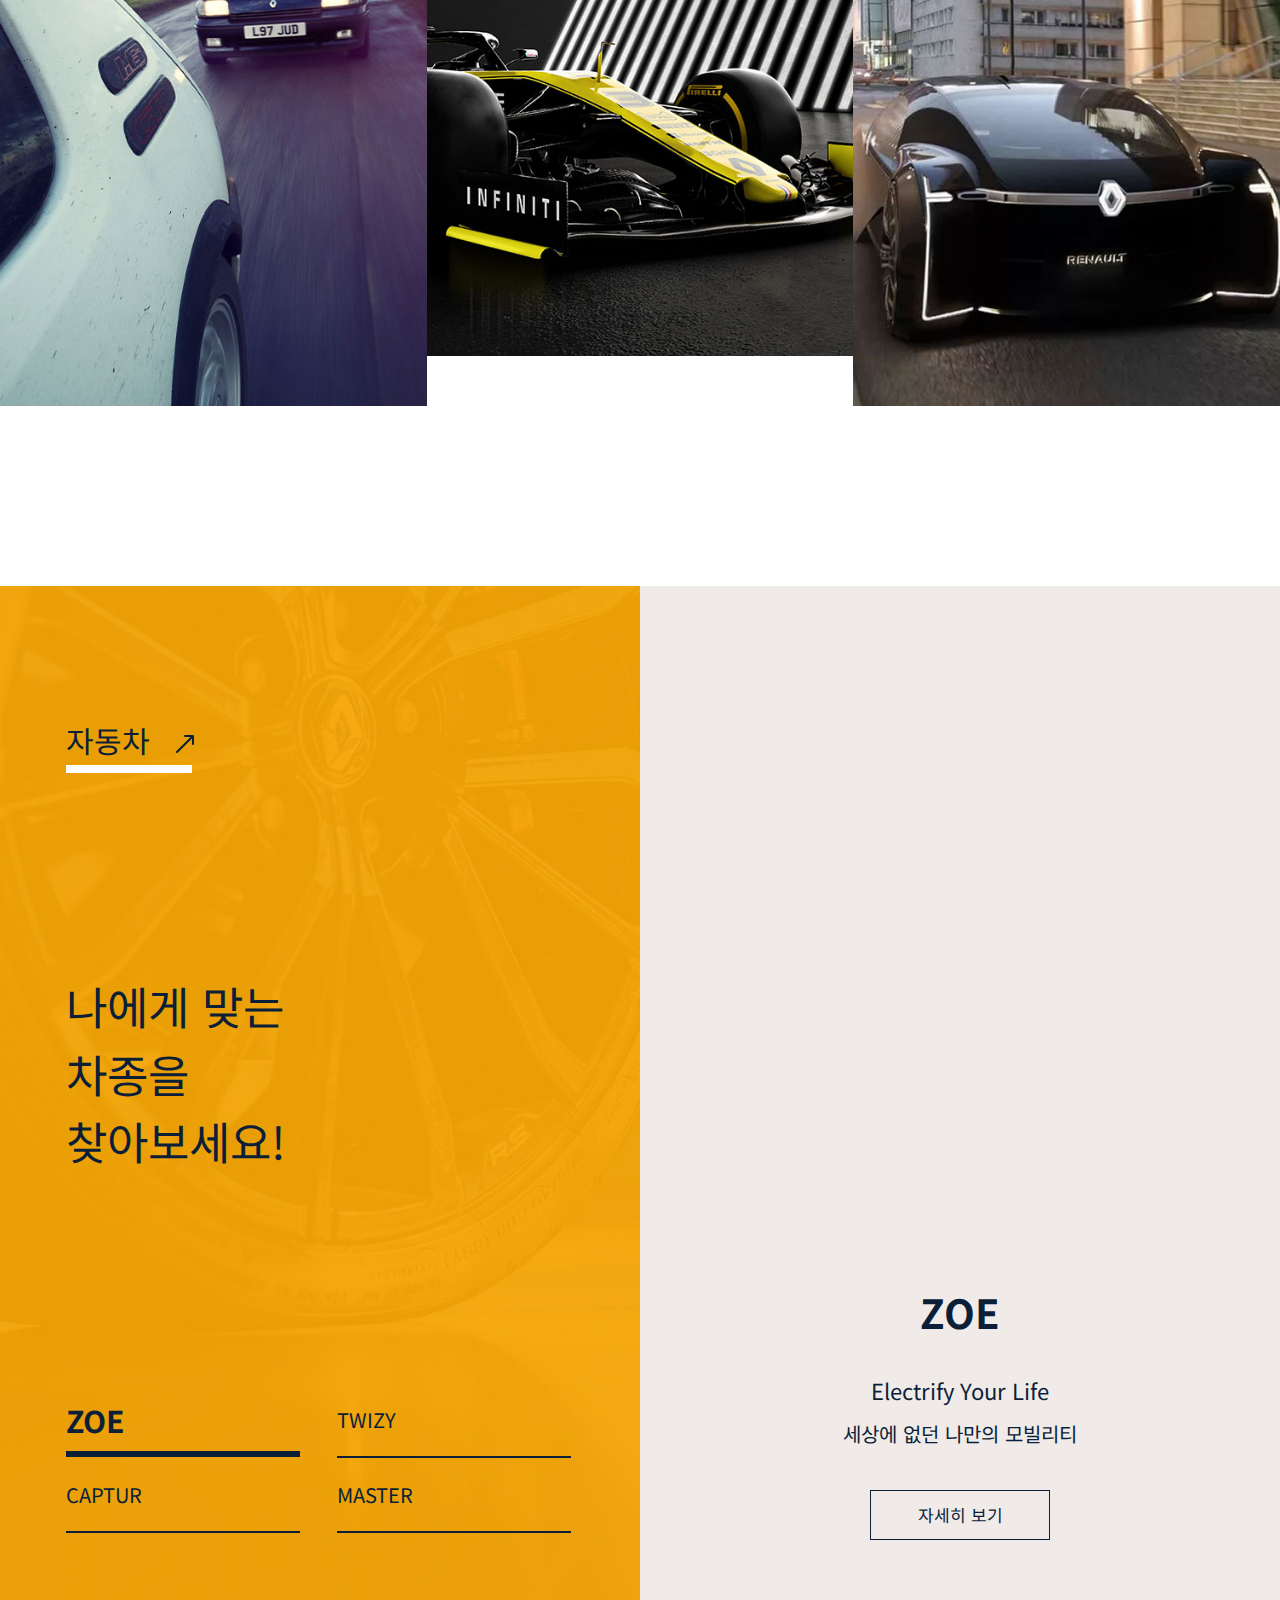
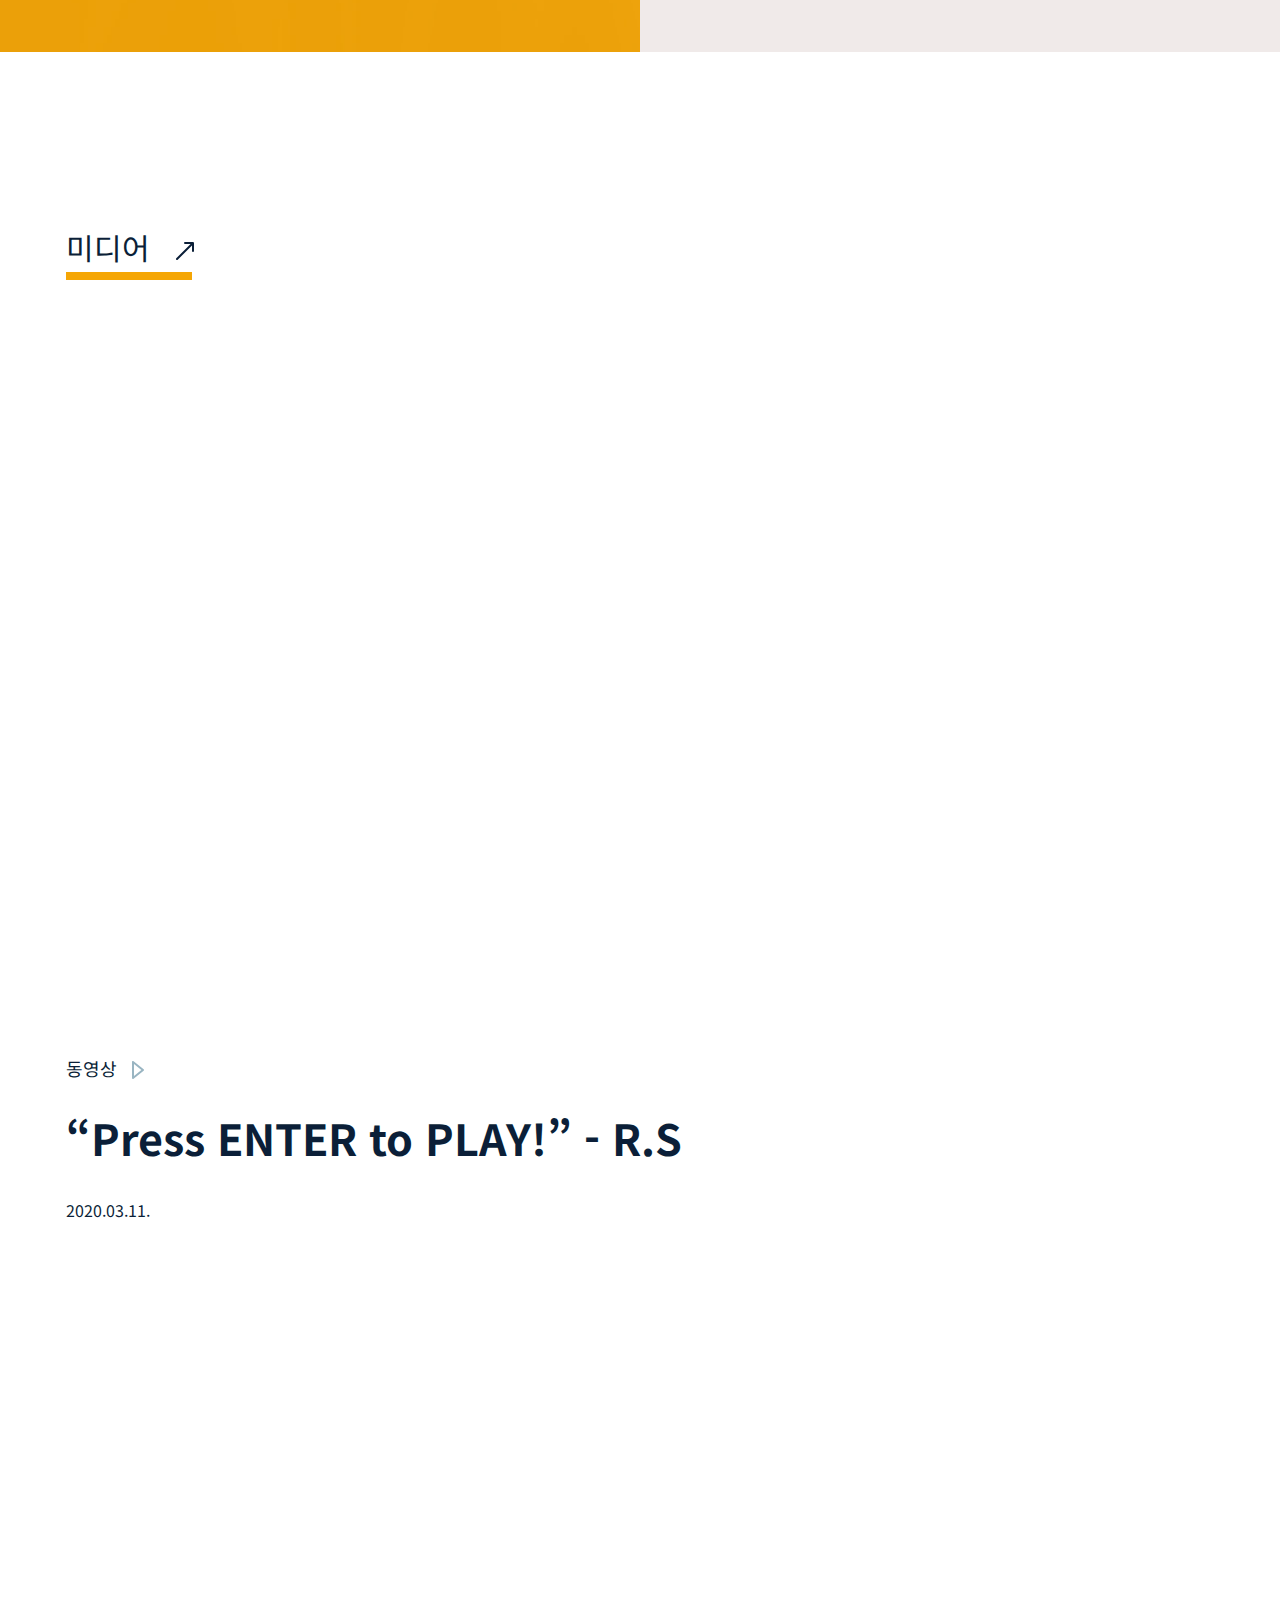
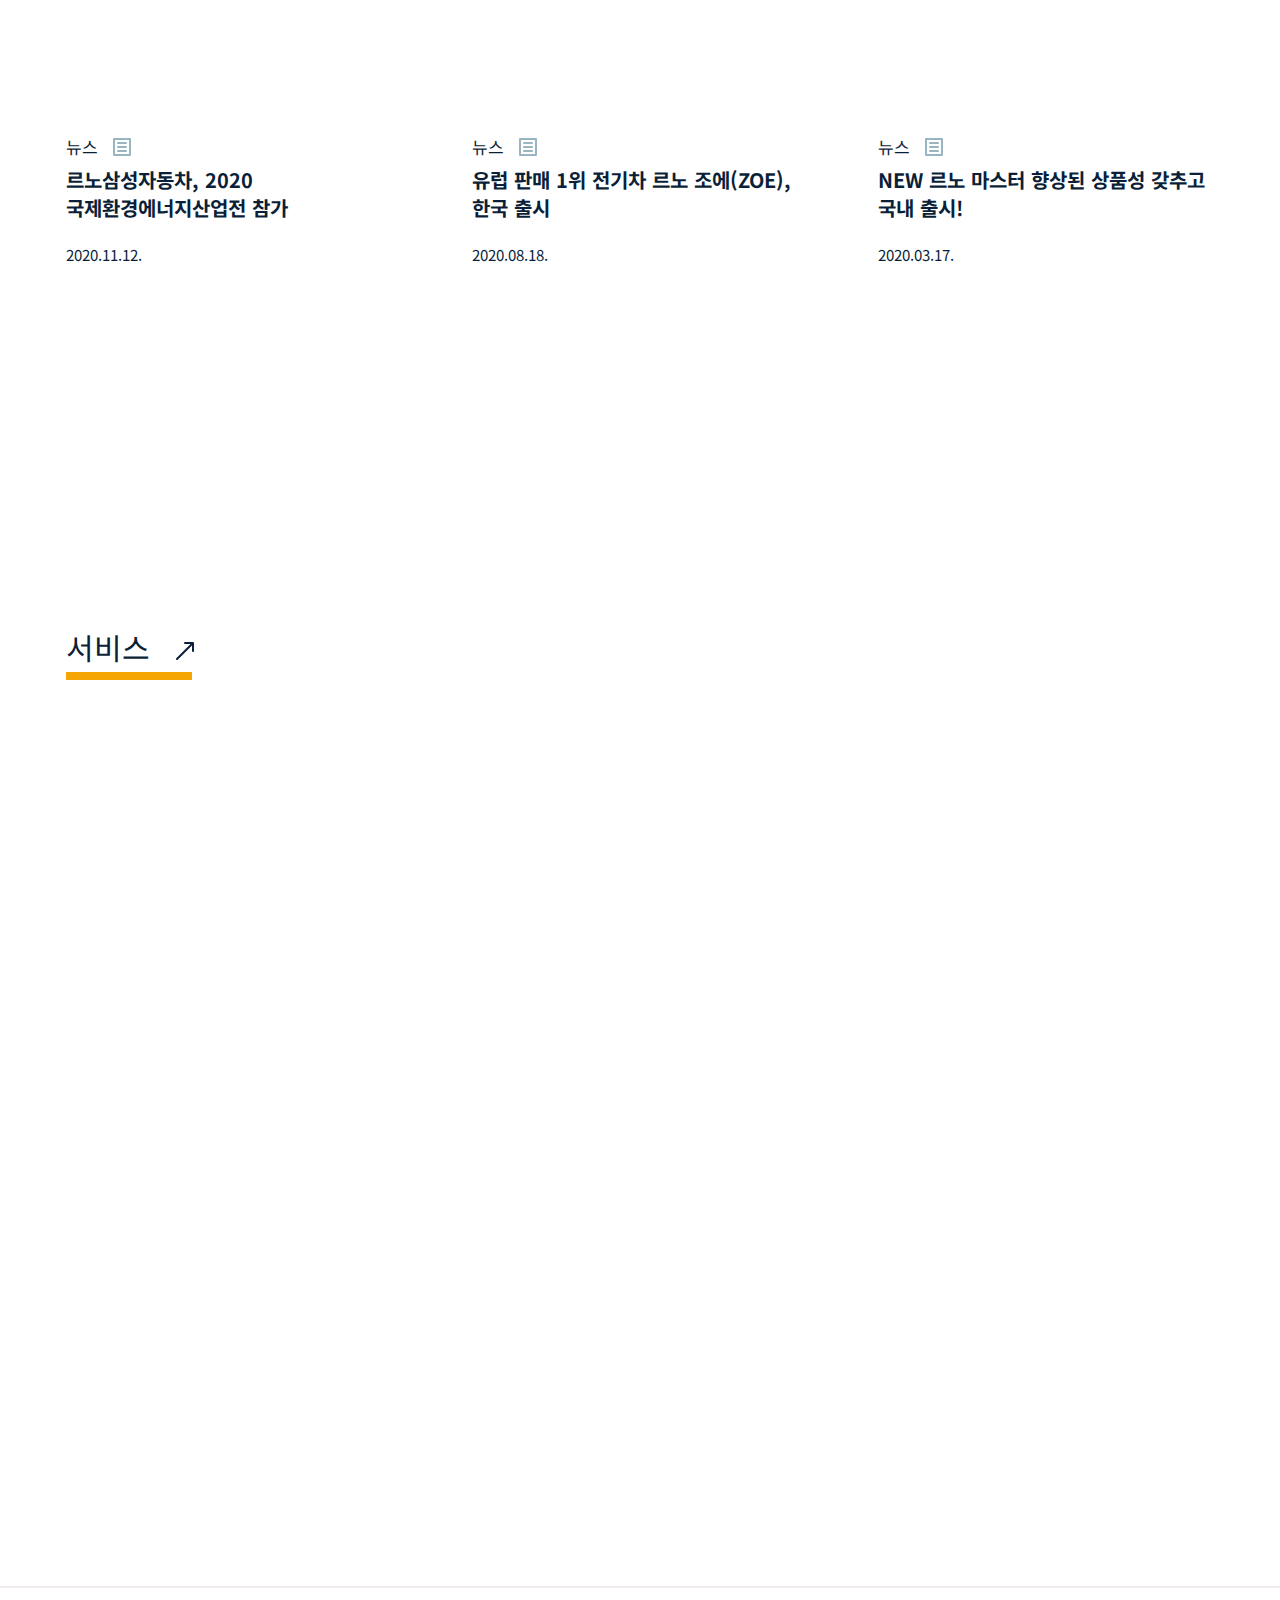
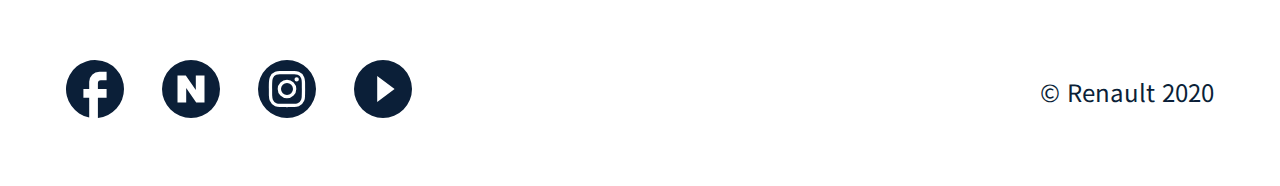
==== commit 5f0eb93f: "SEO" ====
--- a/index.html
+++ b/index.html
@@ -3,13 +3,22 @@
 <head>
     <meta charset="UTF-8">
     <meta name="viewport" content="width=device-width, initial-scale=1.0, shrink-to-fit=no">
+    <meta name="title" content="르노 | Passion for Life">
+    <meta name="description" content="Passion for Life, 르노에 오신 것을 환영합니다. 다양한 차종을 만나보세요!">
+    <meta name="keywords" content="르노, 온라인 견적, 캡처, 조에, 트위지, 마스터"> 
+    <meta property="og:site_name" content="Renault">
+    <meta property="og:title" content="르노 | Passion for Life">
+    <meta property="og:description" content="Passion for Life, 르노에 오신 것을 환영합니다. 다양한 차종을 만나보세요!">
     <link href="css/normalize.css" rel="stylesheet">
     <link href="css/stylesheet.css" rel="stylesheet">
+    <link rel="shortcut icon" href="favicon-64.ico">
+    <link rel="icon" href="favicon.png">
+    <link rel="canonical" href="https://deacct.github.io/renault_vertual_renewal/">
     <script src="https://ajax.googleapis.com/ajax/libs/jquery/3.5.1/jquery.min.js"></script>
     <script src="js/jquery.mousewheel.min.js"></script>
     <script src="js/anime.min.js"></script>
     <script src="js/interaction.js"></script>
-    <title>르노</title>
+    <title>르노 | Passion for Life</title>
 </head>
 <body>
     <header>
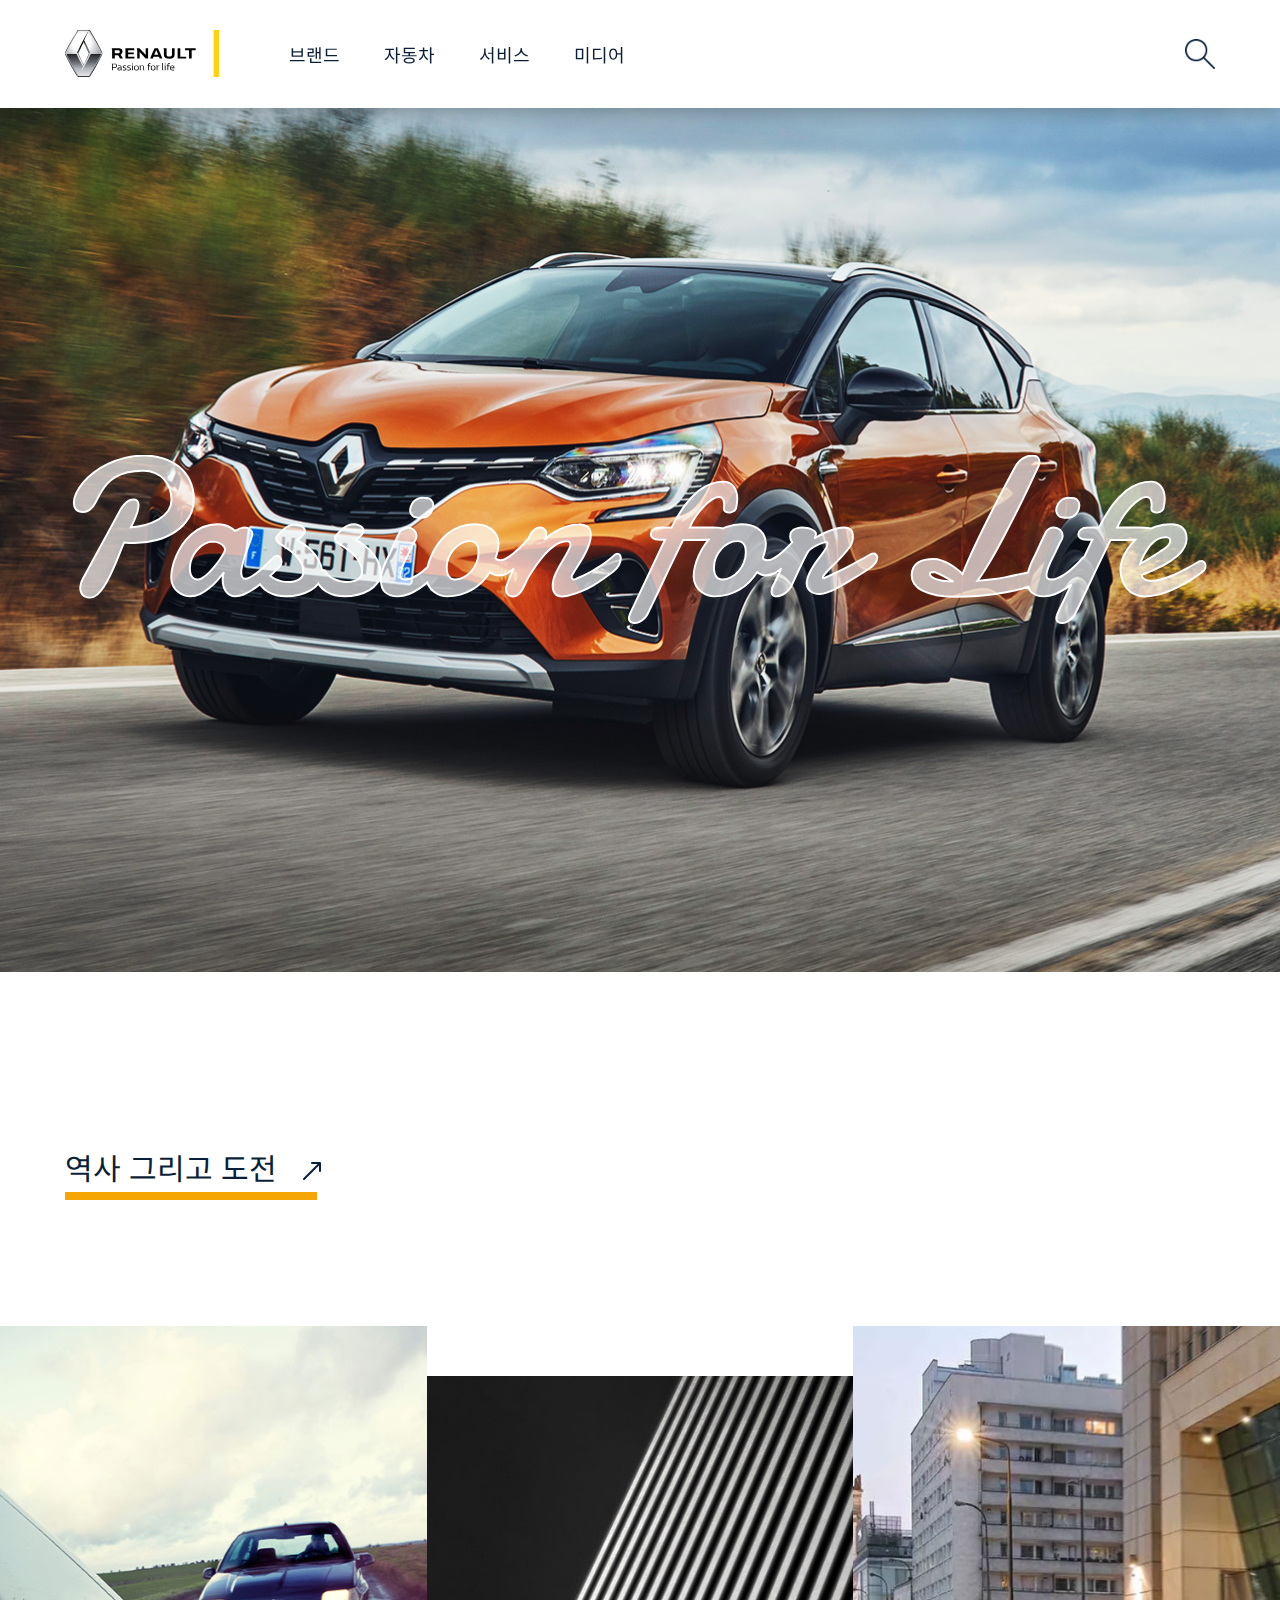
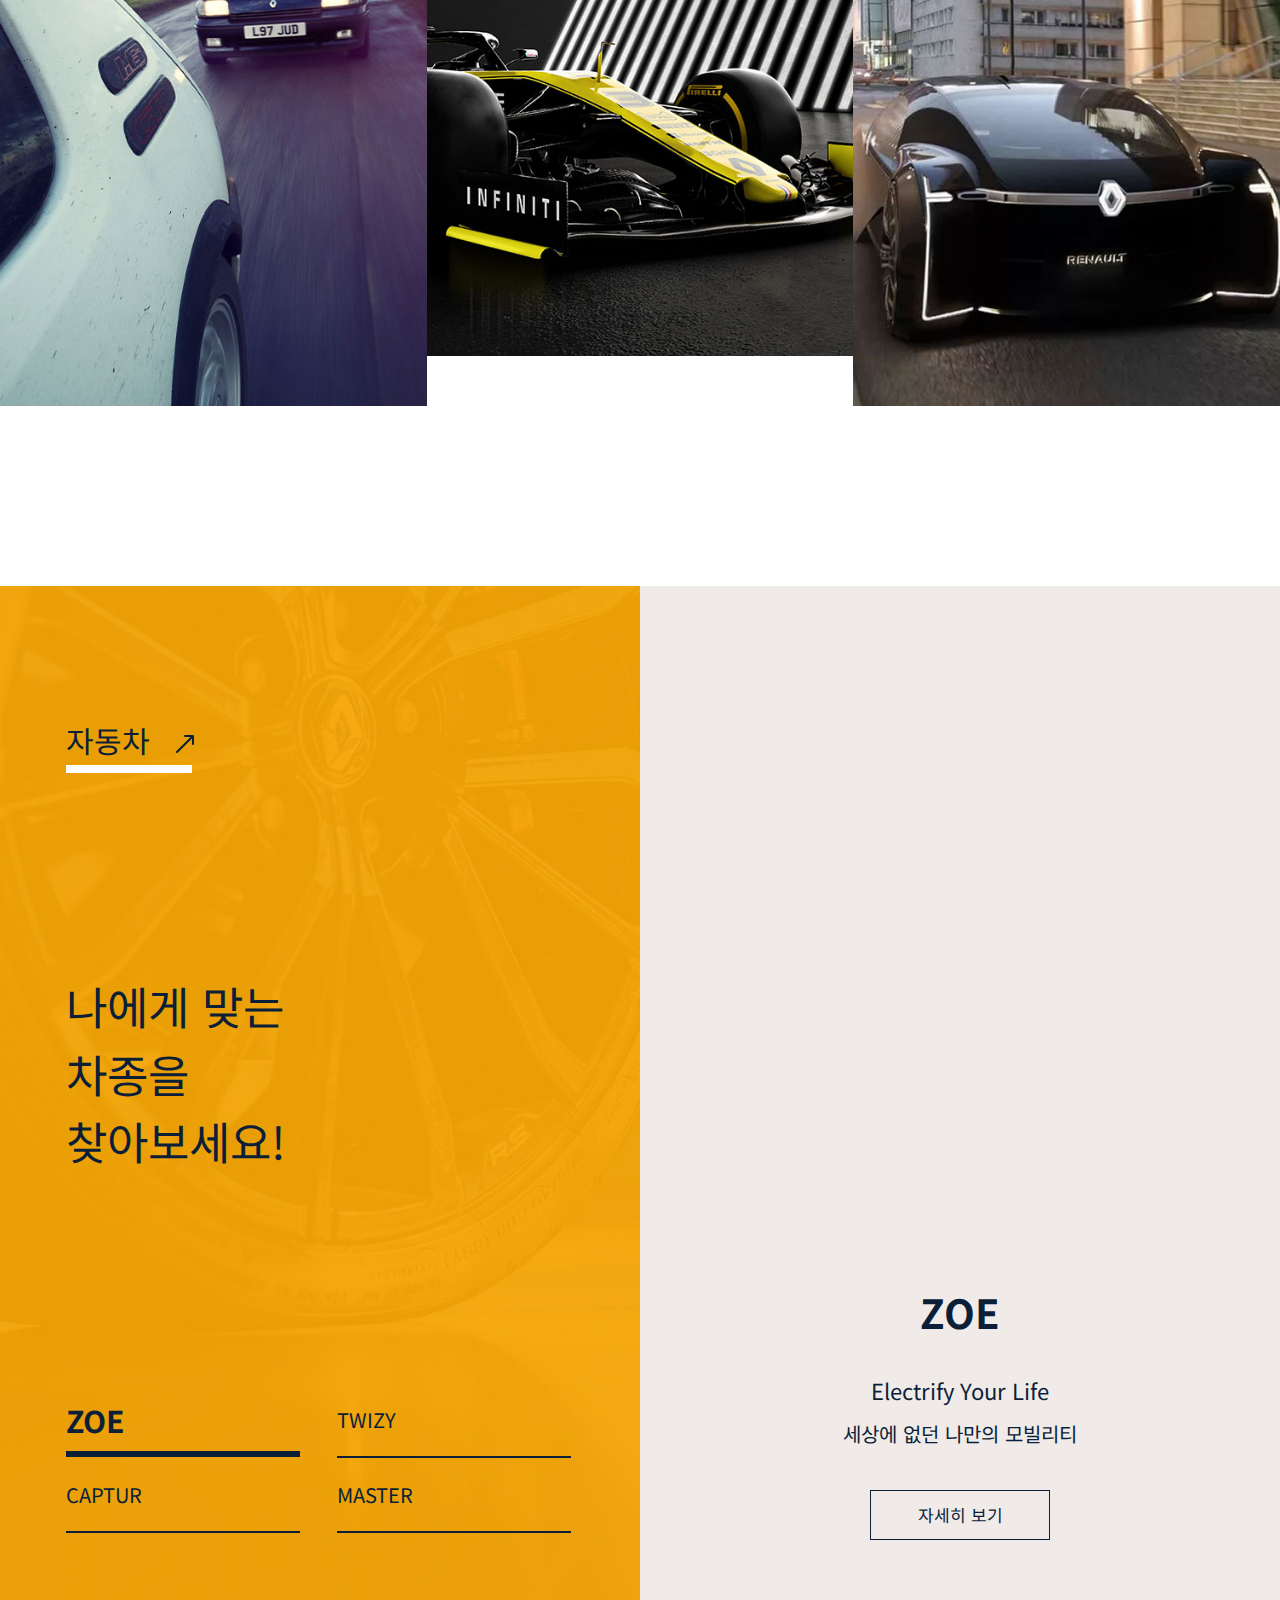
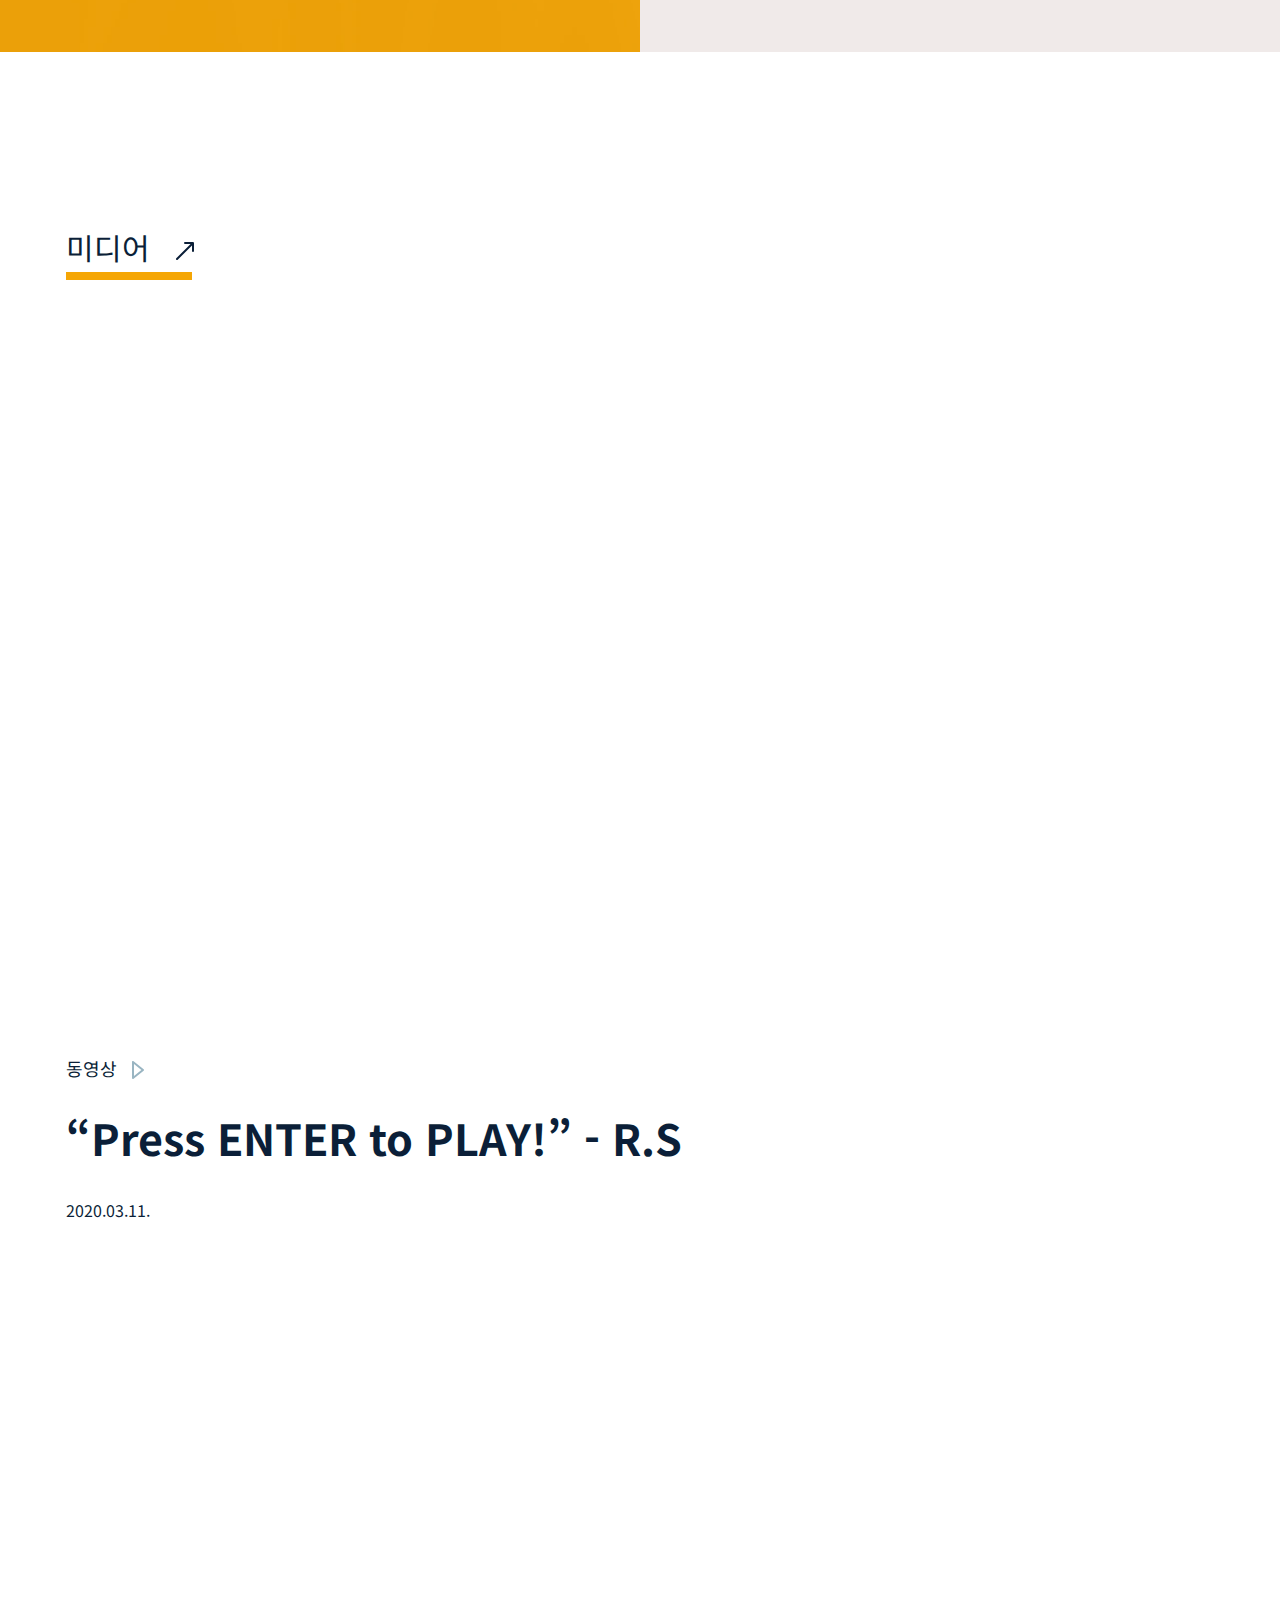
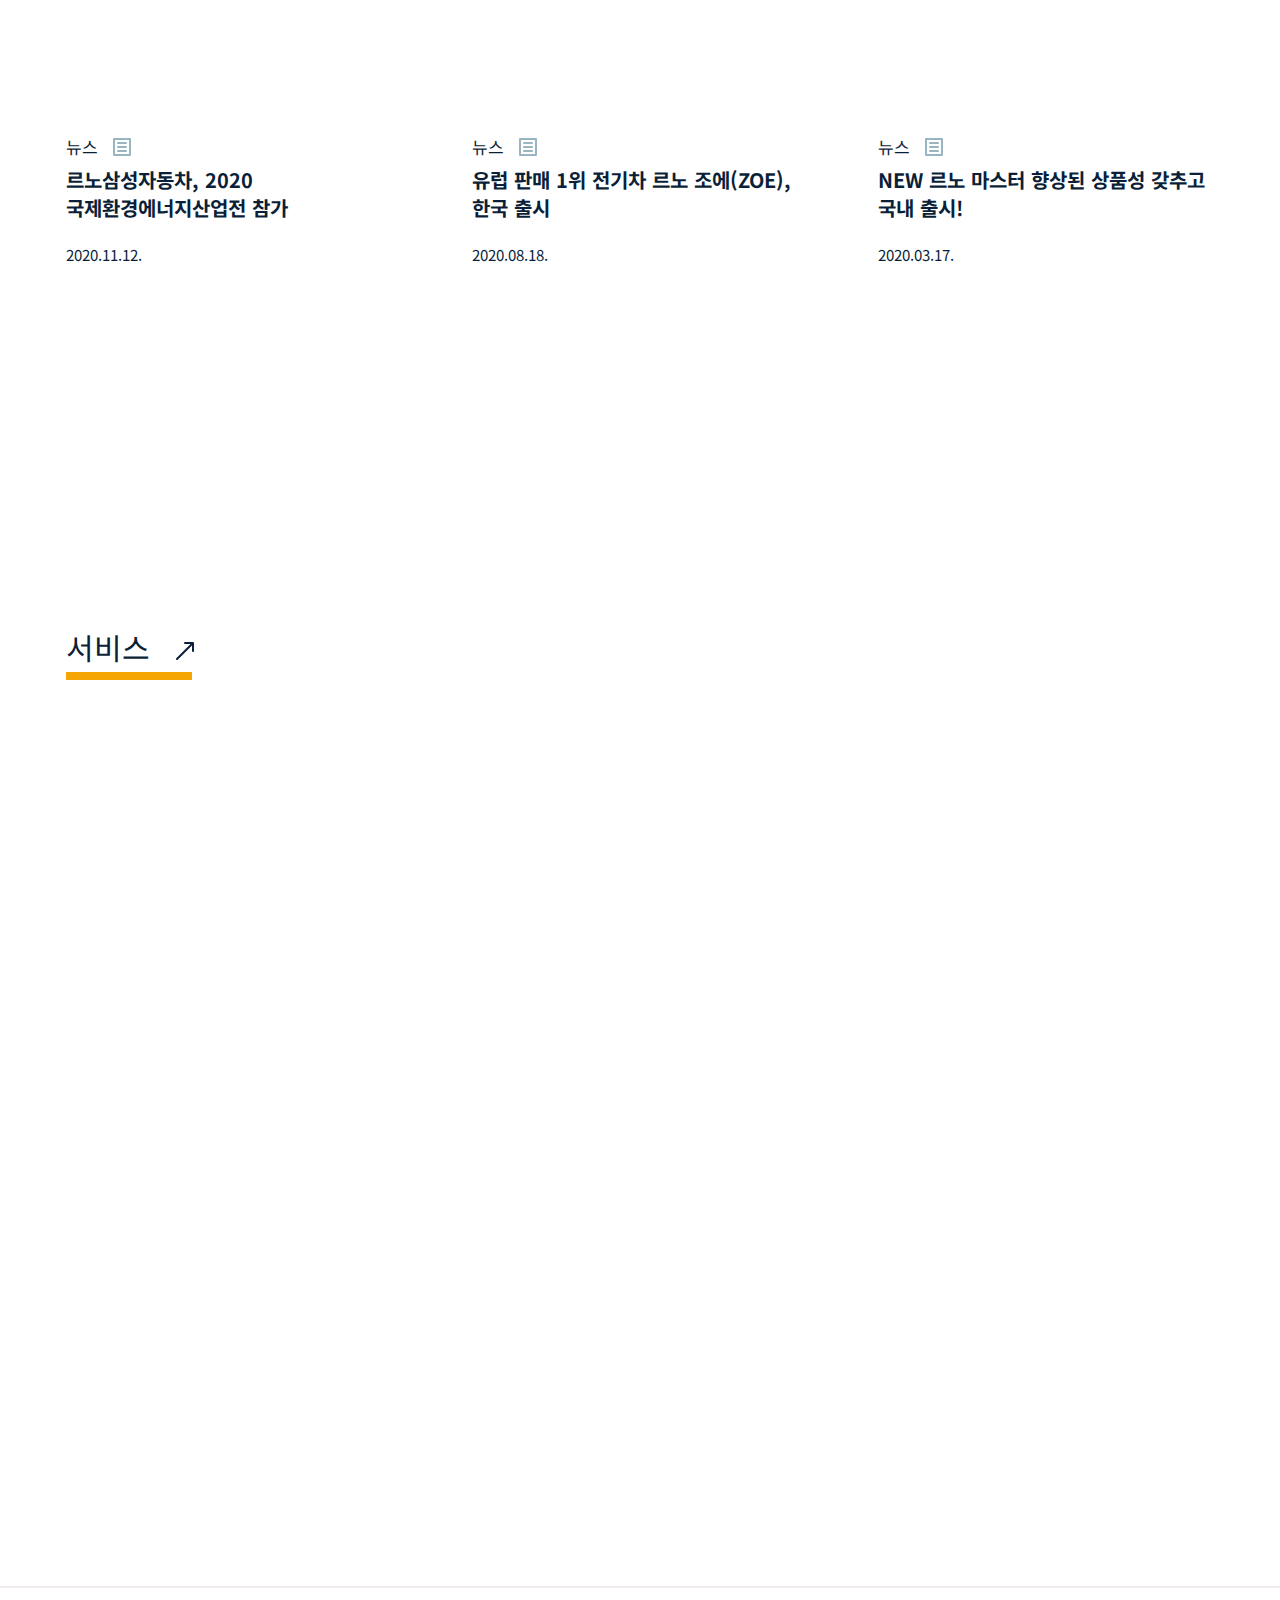
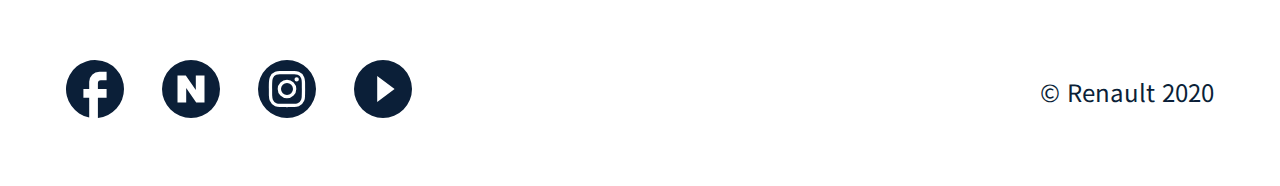
==== commit 1e0bcd3f: "theme-color" ====
--- a/index.html
+++ b/index.html
@@ -3,6 +3,7 @@
 <head>
     <meta charset="UTF-8">
     <meta name="viewport" content="width=device-width, initial-scale=1.0, shrink-to-fit=no">
+    <meta name="theme-color" content="#f5a605">
     <meta name="title" content="르노 | Passion for Life">
     <meta name="description" content="Passion for Life, 르노에 오신 것을 환영합니다. 다양한 차종을 만나보세요!">
     <meta name="keywords" content="르노, 온라인 견적, 캡처, 조에, 트위지, 마스터"> 
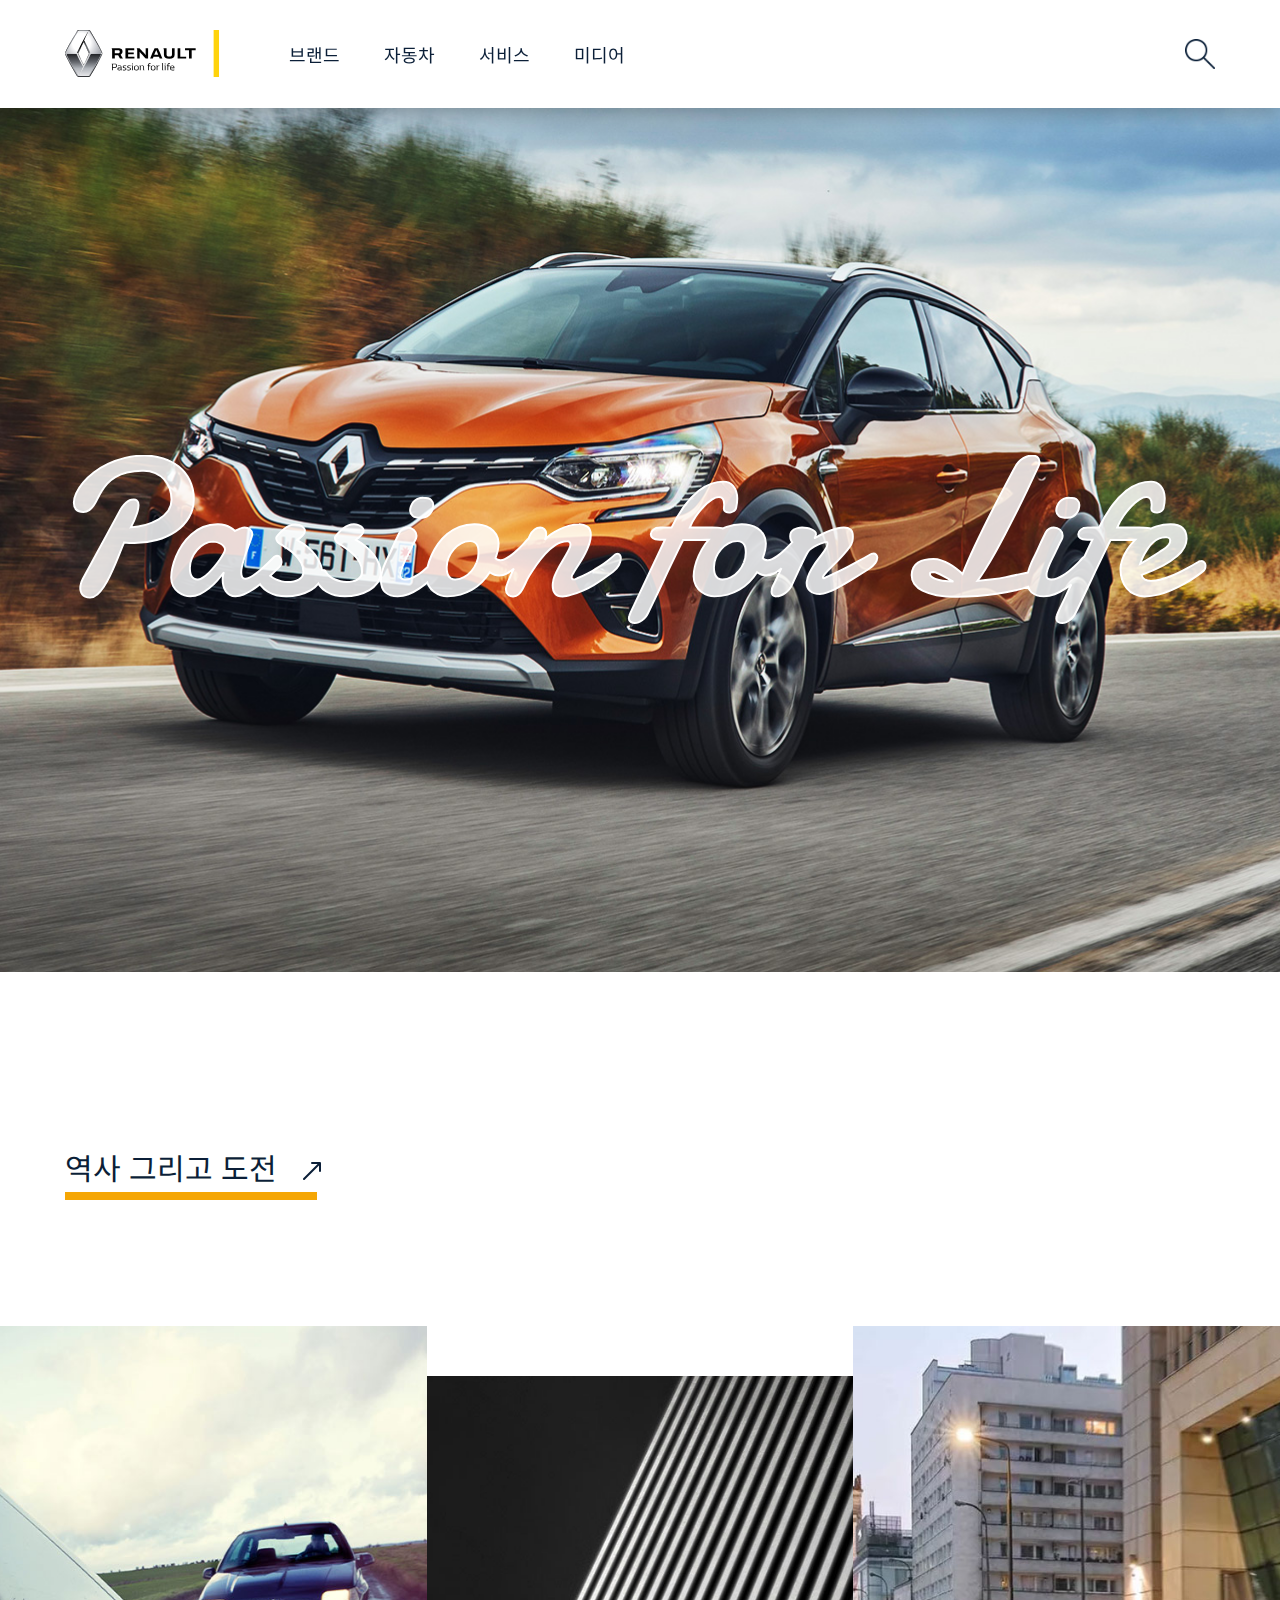
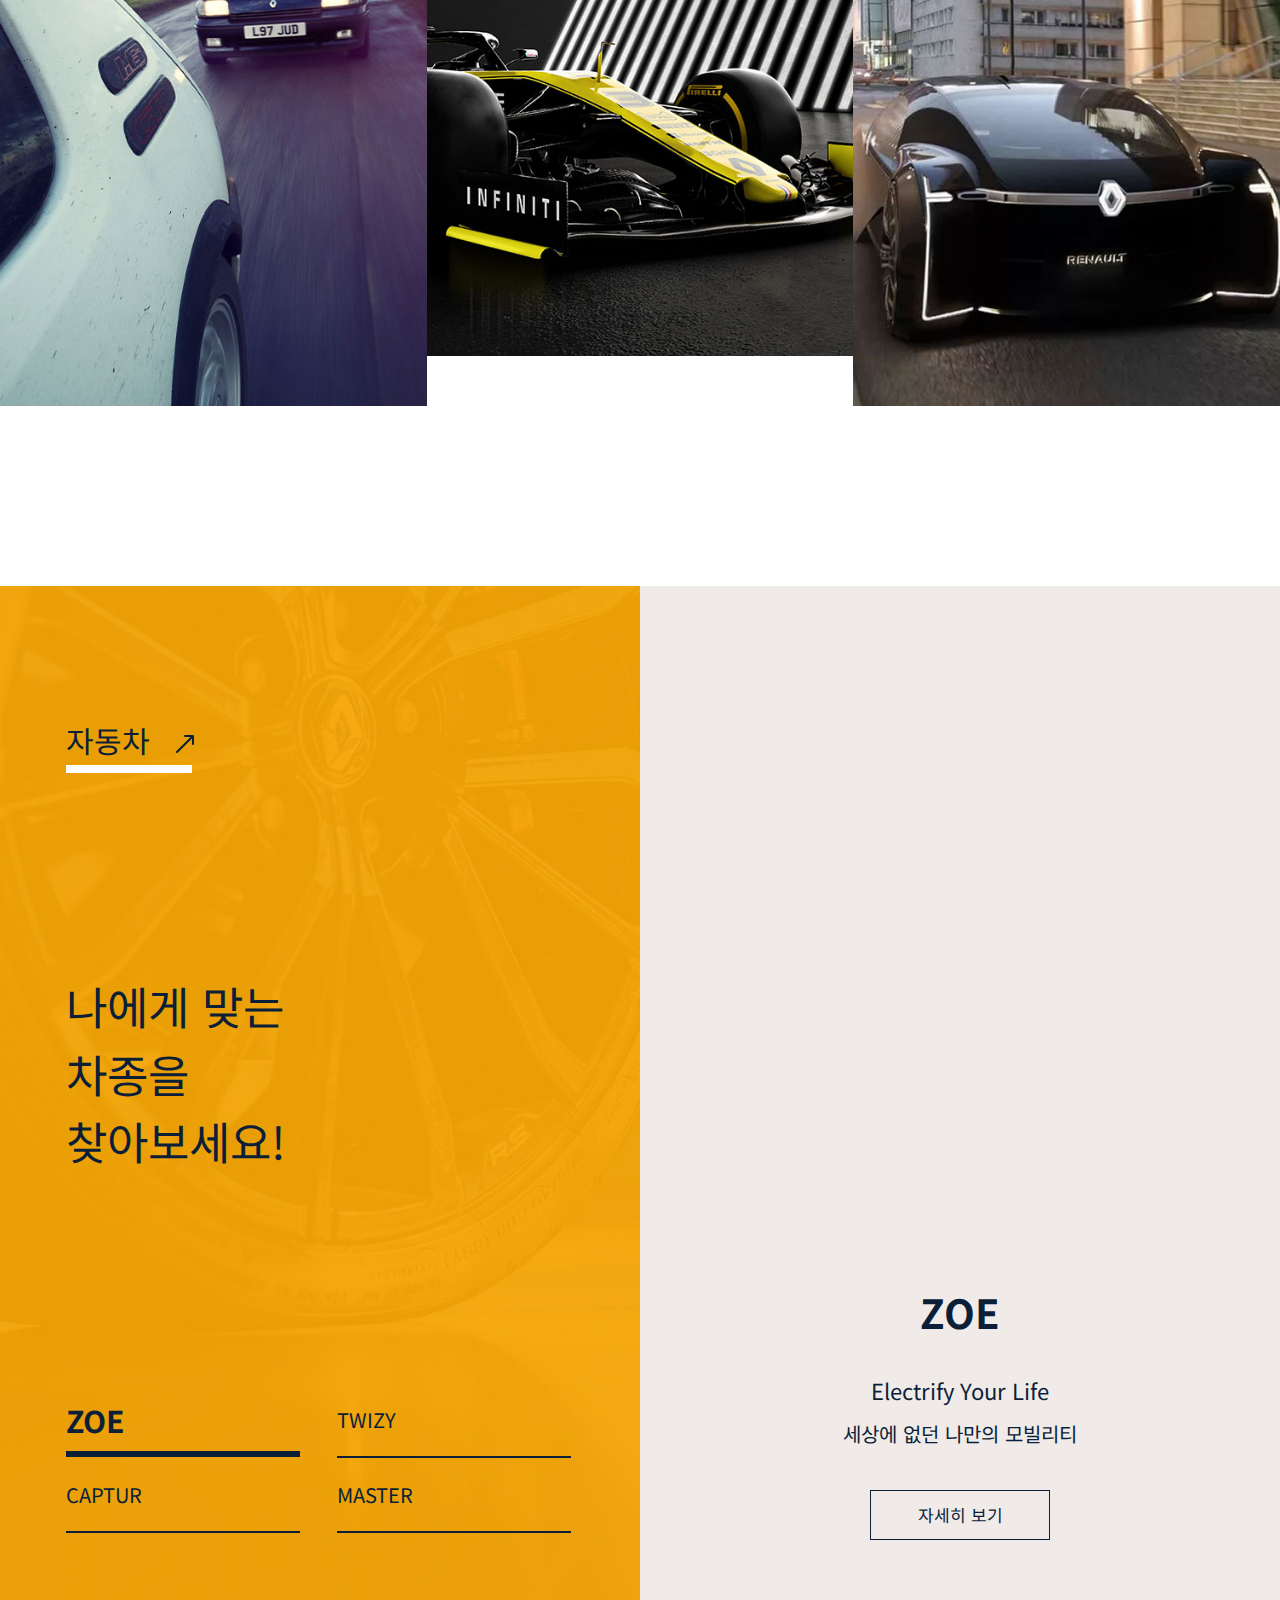
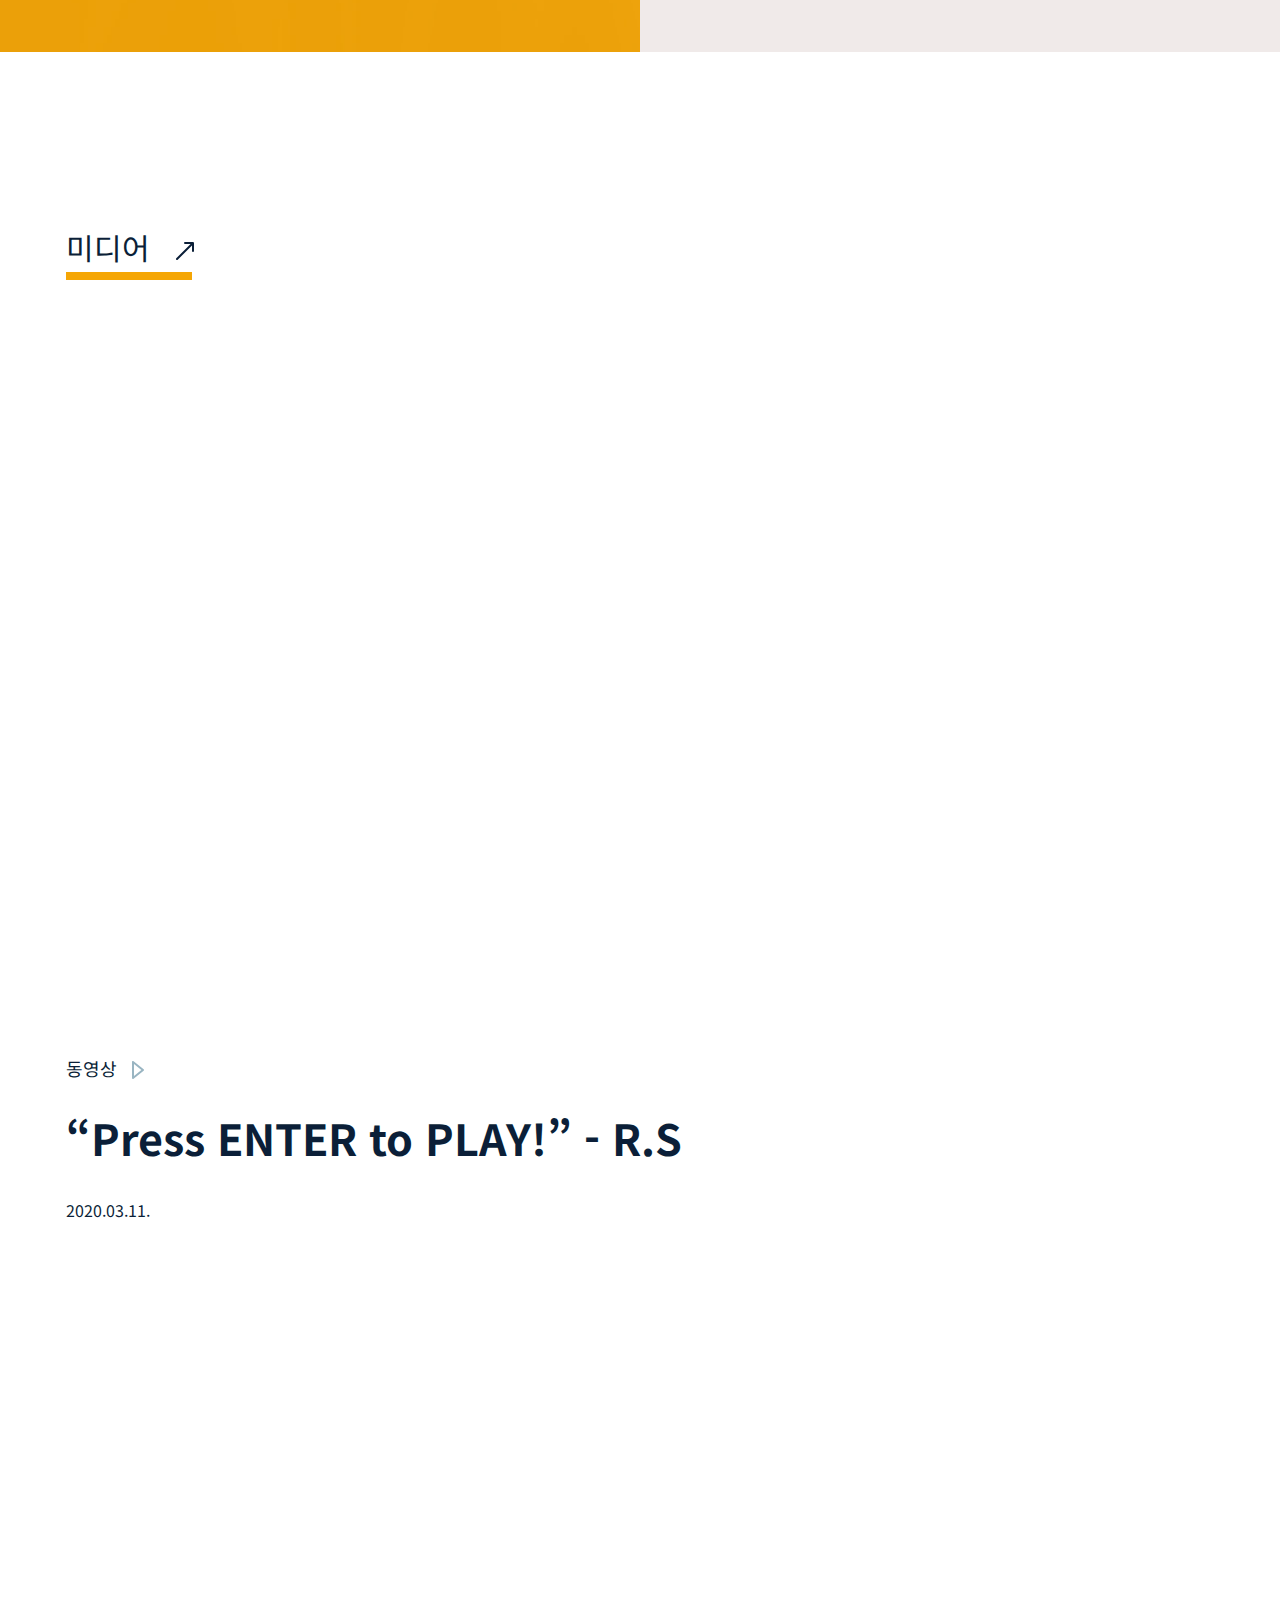
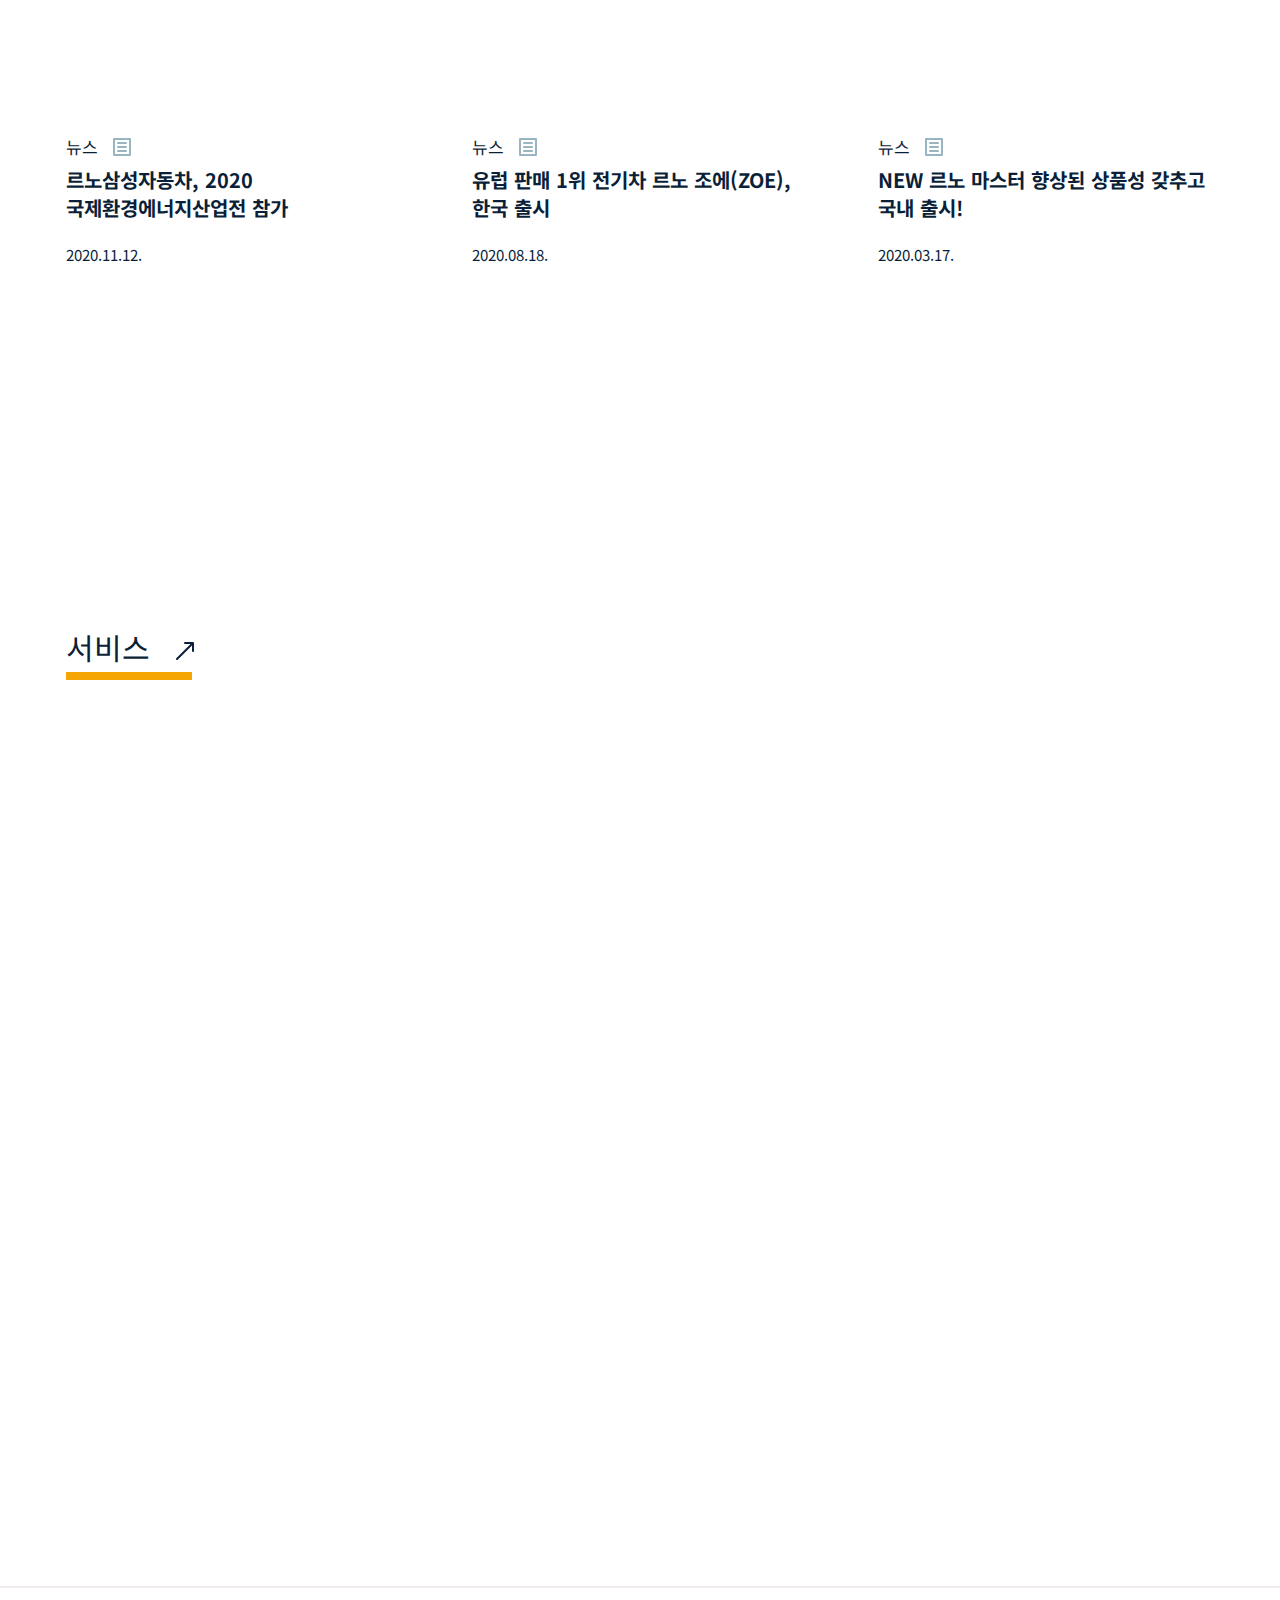
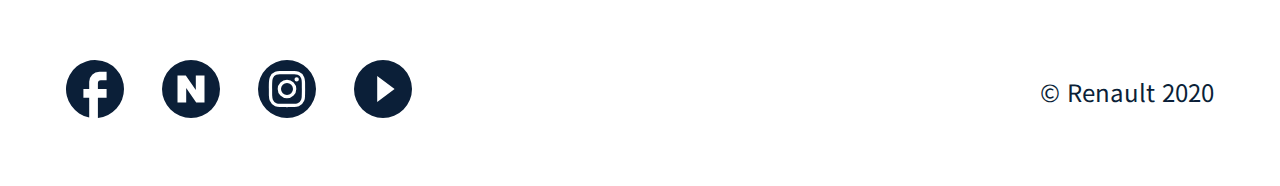
==== commit 6609b61f: "link update" ====
--- a/index.html
+++ b/index.html
@@ -79,7 +79,7 @@
             <section id="cars">
                 <div class="car_left">
                     <div class="Mleft_inner">
-                        <h2><a href="#">자동차</a><span class="titleLink"></span></h2>
+                        <h2><a href="./car.html">자동차</a><span class="titleLink"></span></h2>
                         <strong>
                             <span class="line_break">나에게 맞는</span>
                             <span class="line_break">차종을</span>
@@ -110,7 +110,7 @@
                 <div class="media_inner">
                     <div class="bg"></div>
                    
-                    <h2><a href="#">미디어</a><span class="titleLink"></span></h2>
+                    <h2><a href="./media.html">미디어</a><span class="titleLink"></span></h2>
                     
                     <article class="video">
                         <div class="youtube_area">
@@ -149,7 +149,7 @@
             
             <section id="sevice">
                 <div class="service_inner">
-                    <h2><a href="#">서비스</a><span class="titleLink"></span></h2>
+                    <h2><a href="./service.html">서비스</a><span class="titleLink"></span></h2>
                     <div class="banner">
                         <h3>최고의 주행을 위한 솔루션</h3>
                         <a href="#" class="btn">알아보기</a>
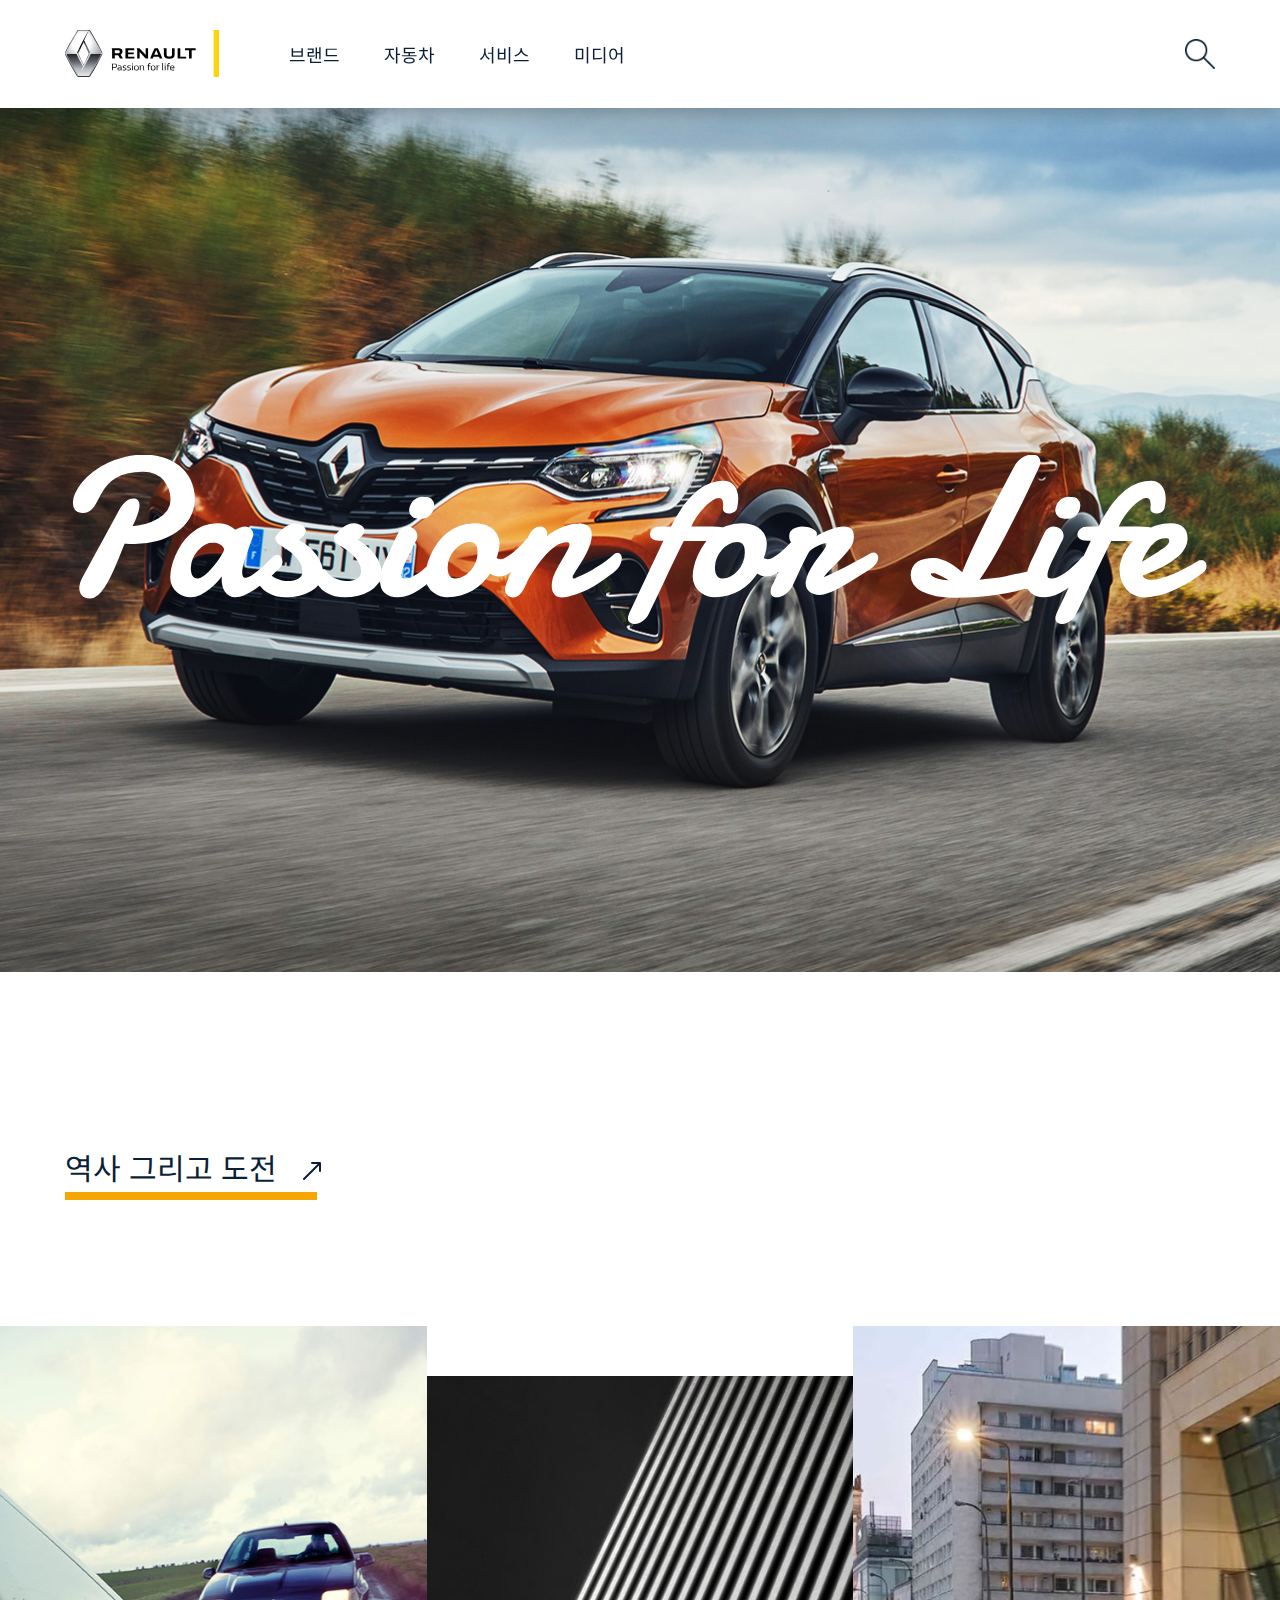
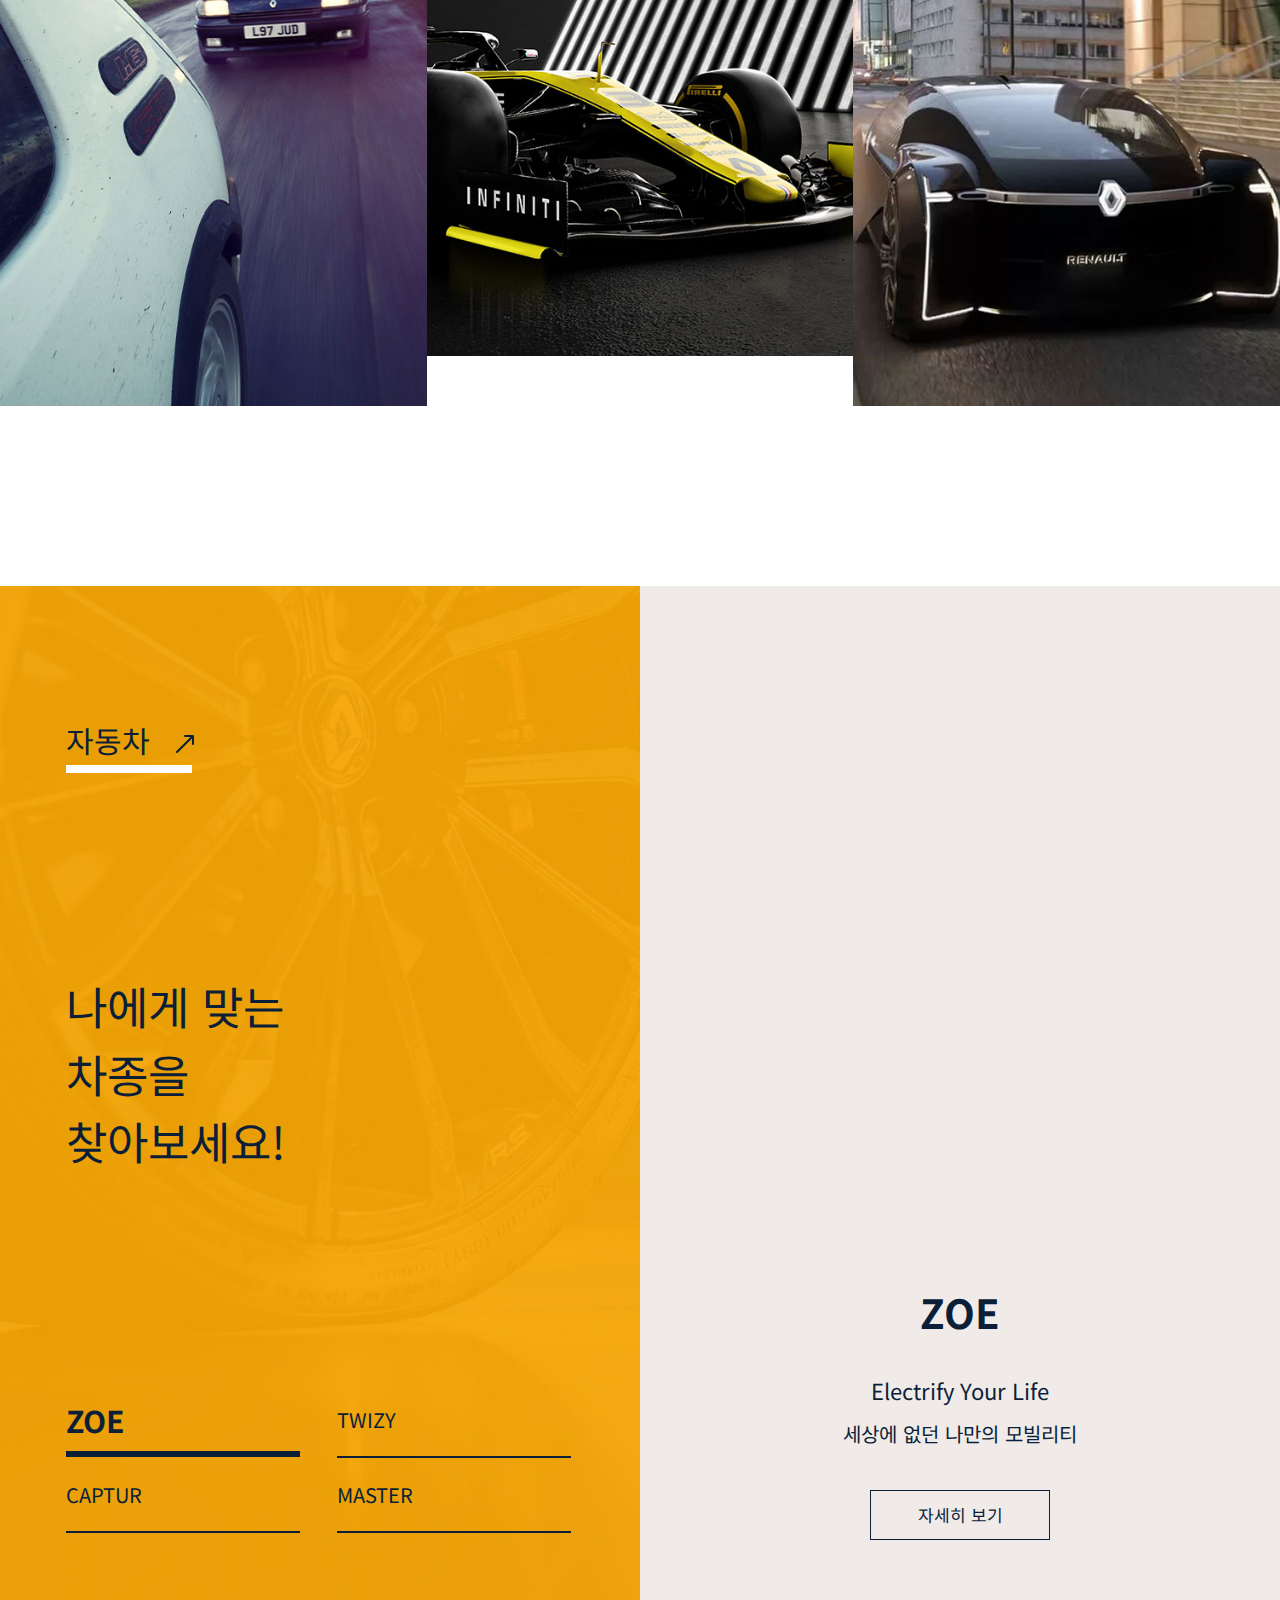
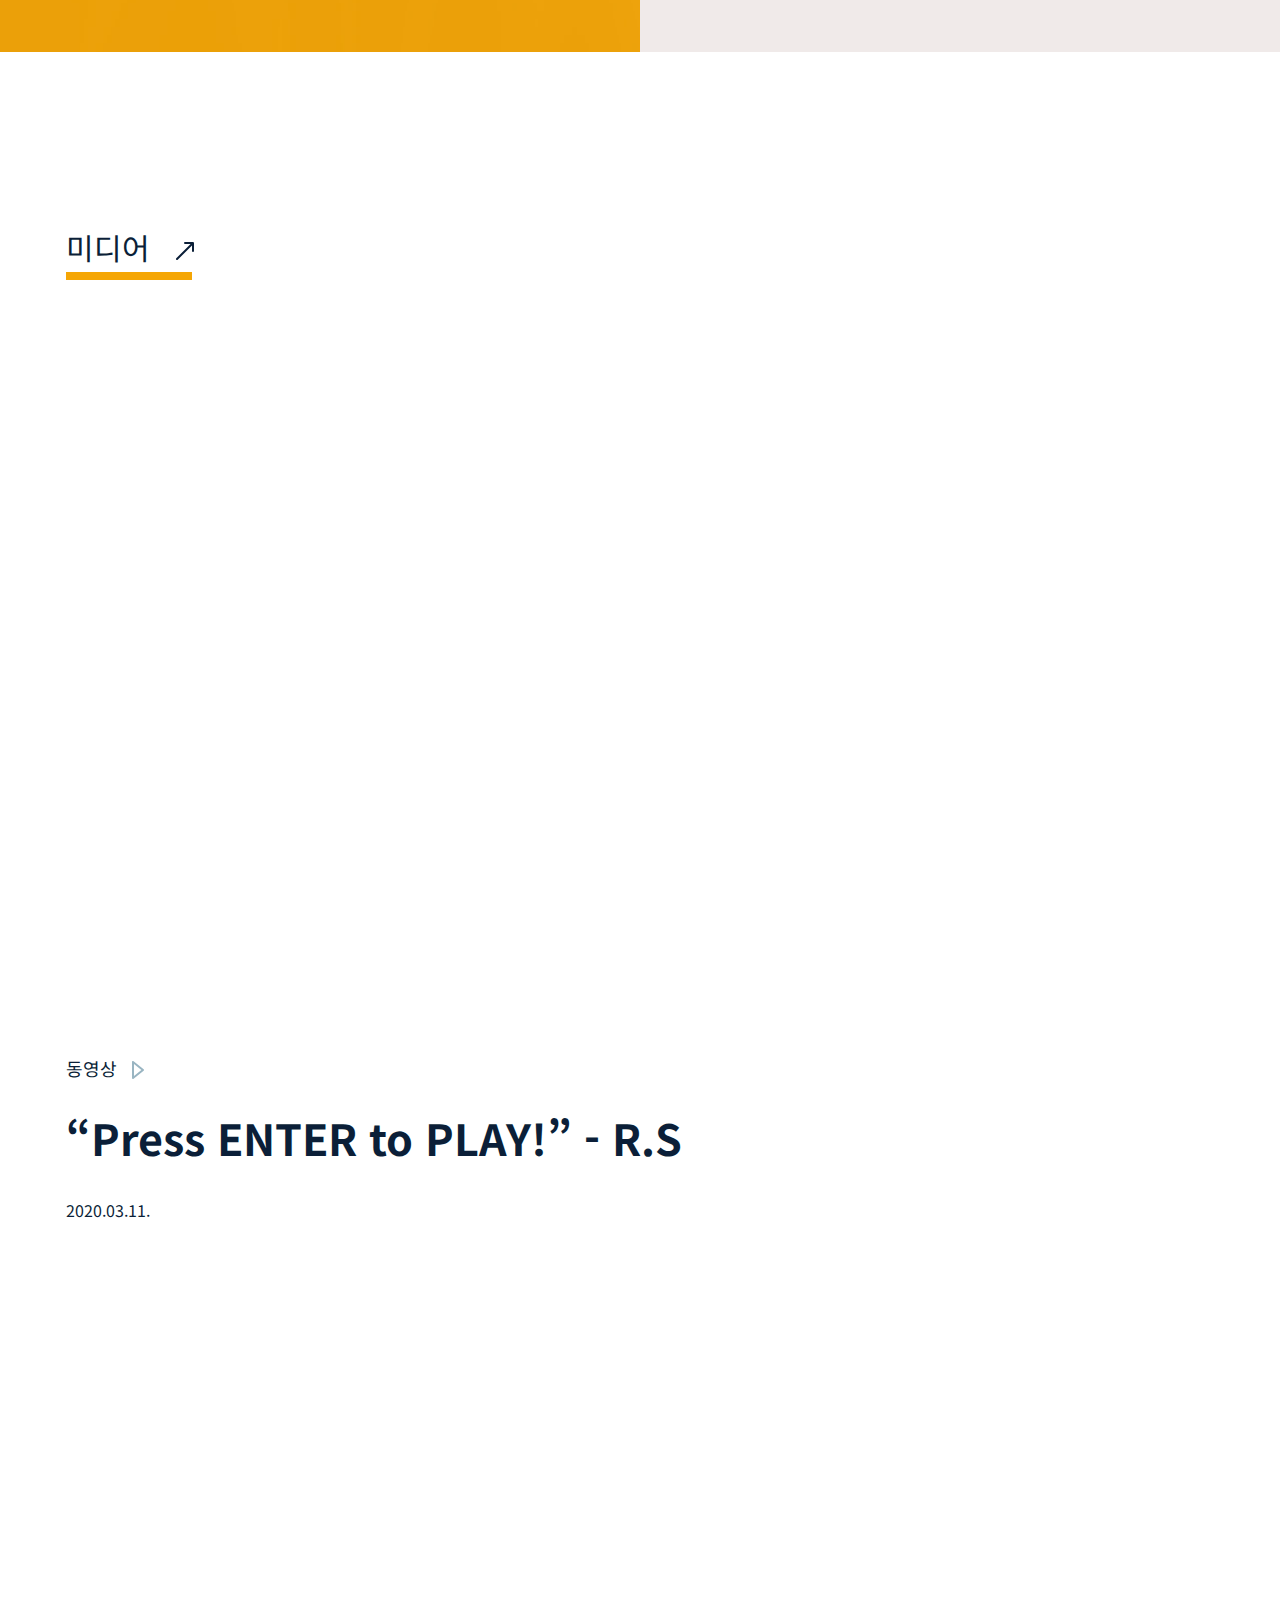
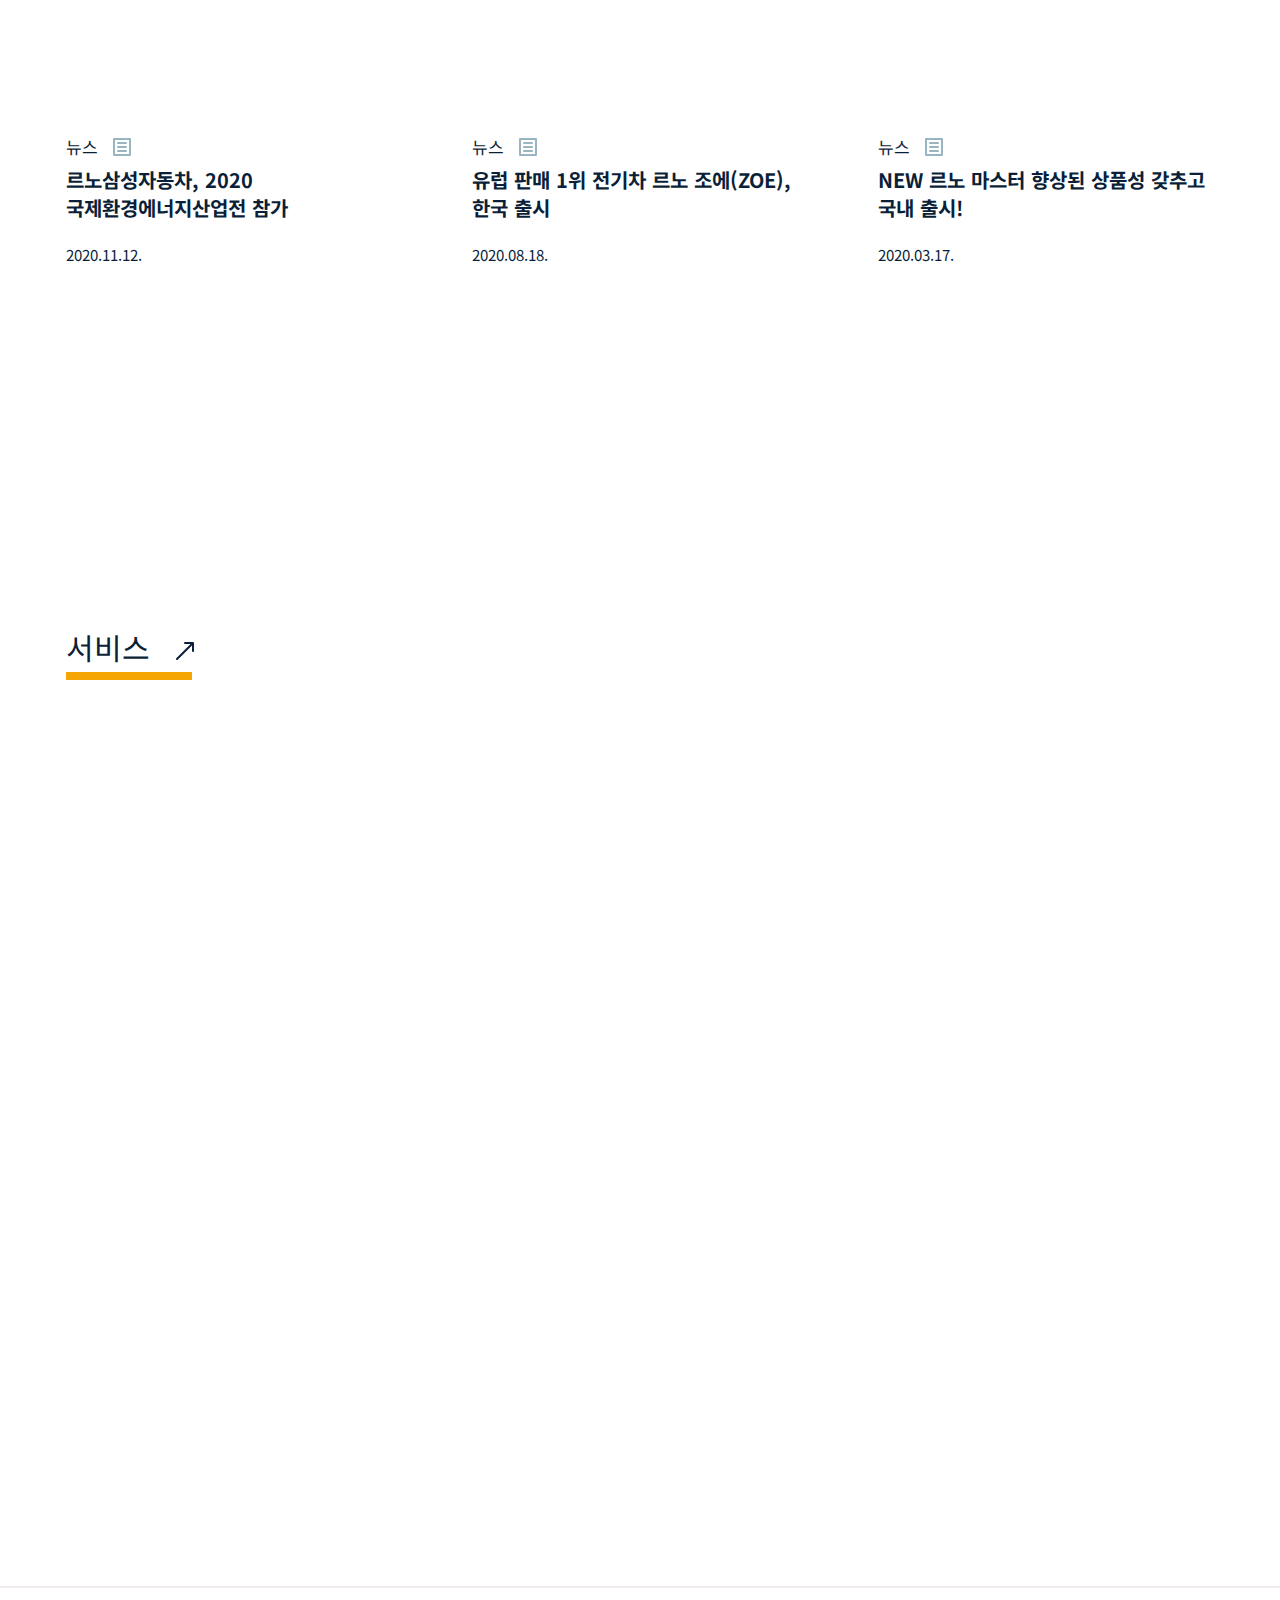
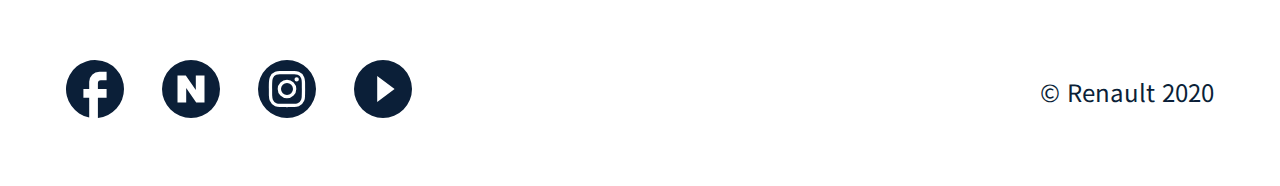
==== commit ddb0f5a0: "link update" ====
--- a/index.html
+++ b/index.html
@@ -147,12 +147,12 @@
                 </div>
             </section>
             
-            <section id="sevice">
+            <section id="service">
                 <div class="service_inner">
                     <h2><a href="./service.html">서비스</a><span class="titleLink"></span></h2>
                     <div class="banner">
                         <h3>최고의 주행을 위한 솔루션</h3>
-                        <a href="#" class="btn">알아보기</a>
+                        <a href="./service.html" class="btn">알아보기</a>
                     </div>
                 </div>
             </section>
